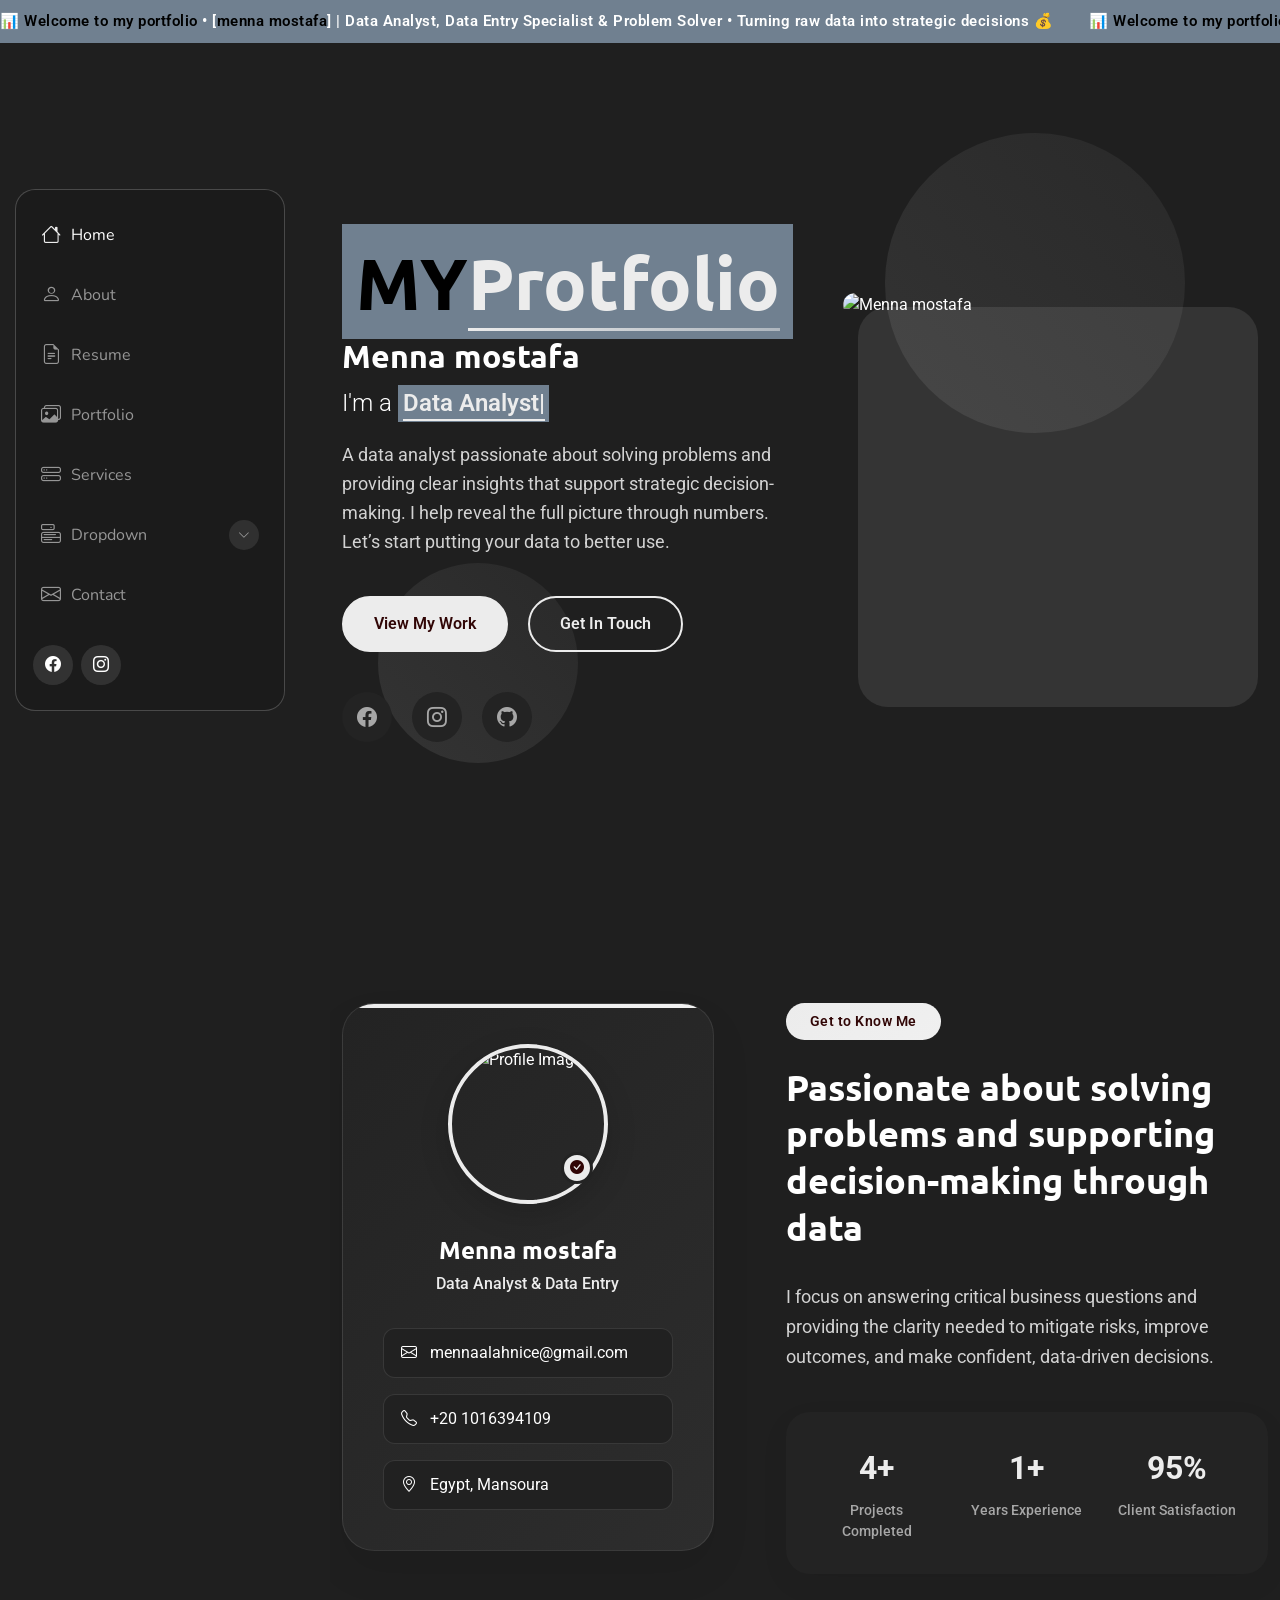
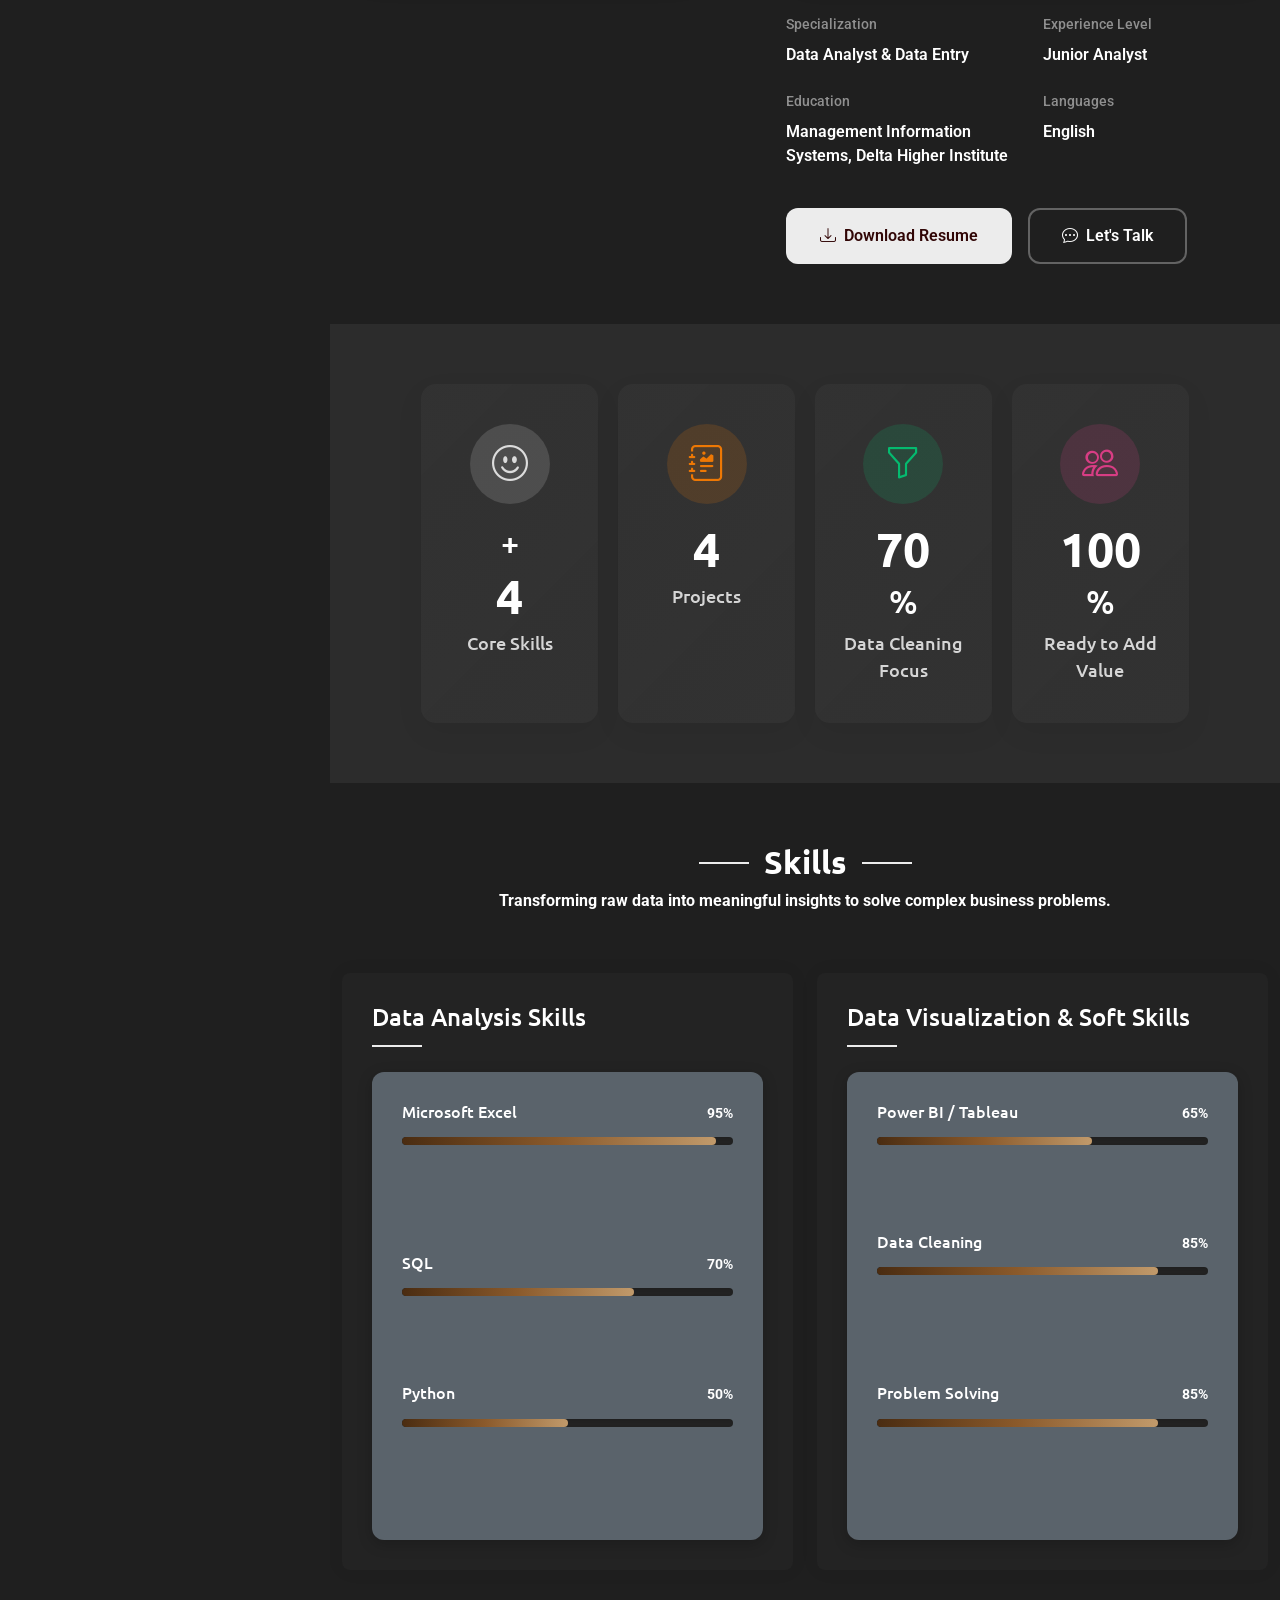
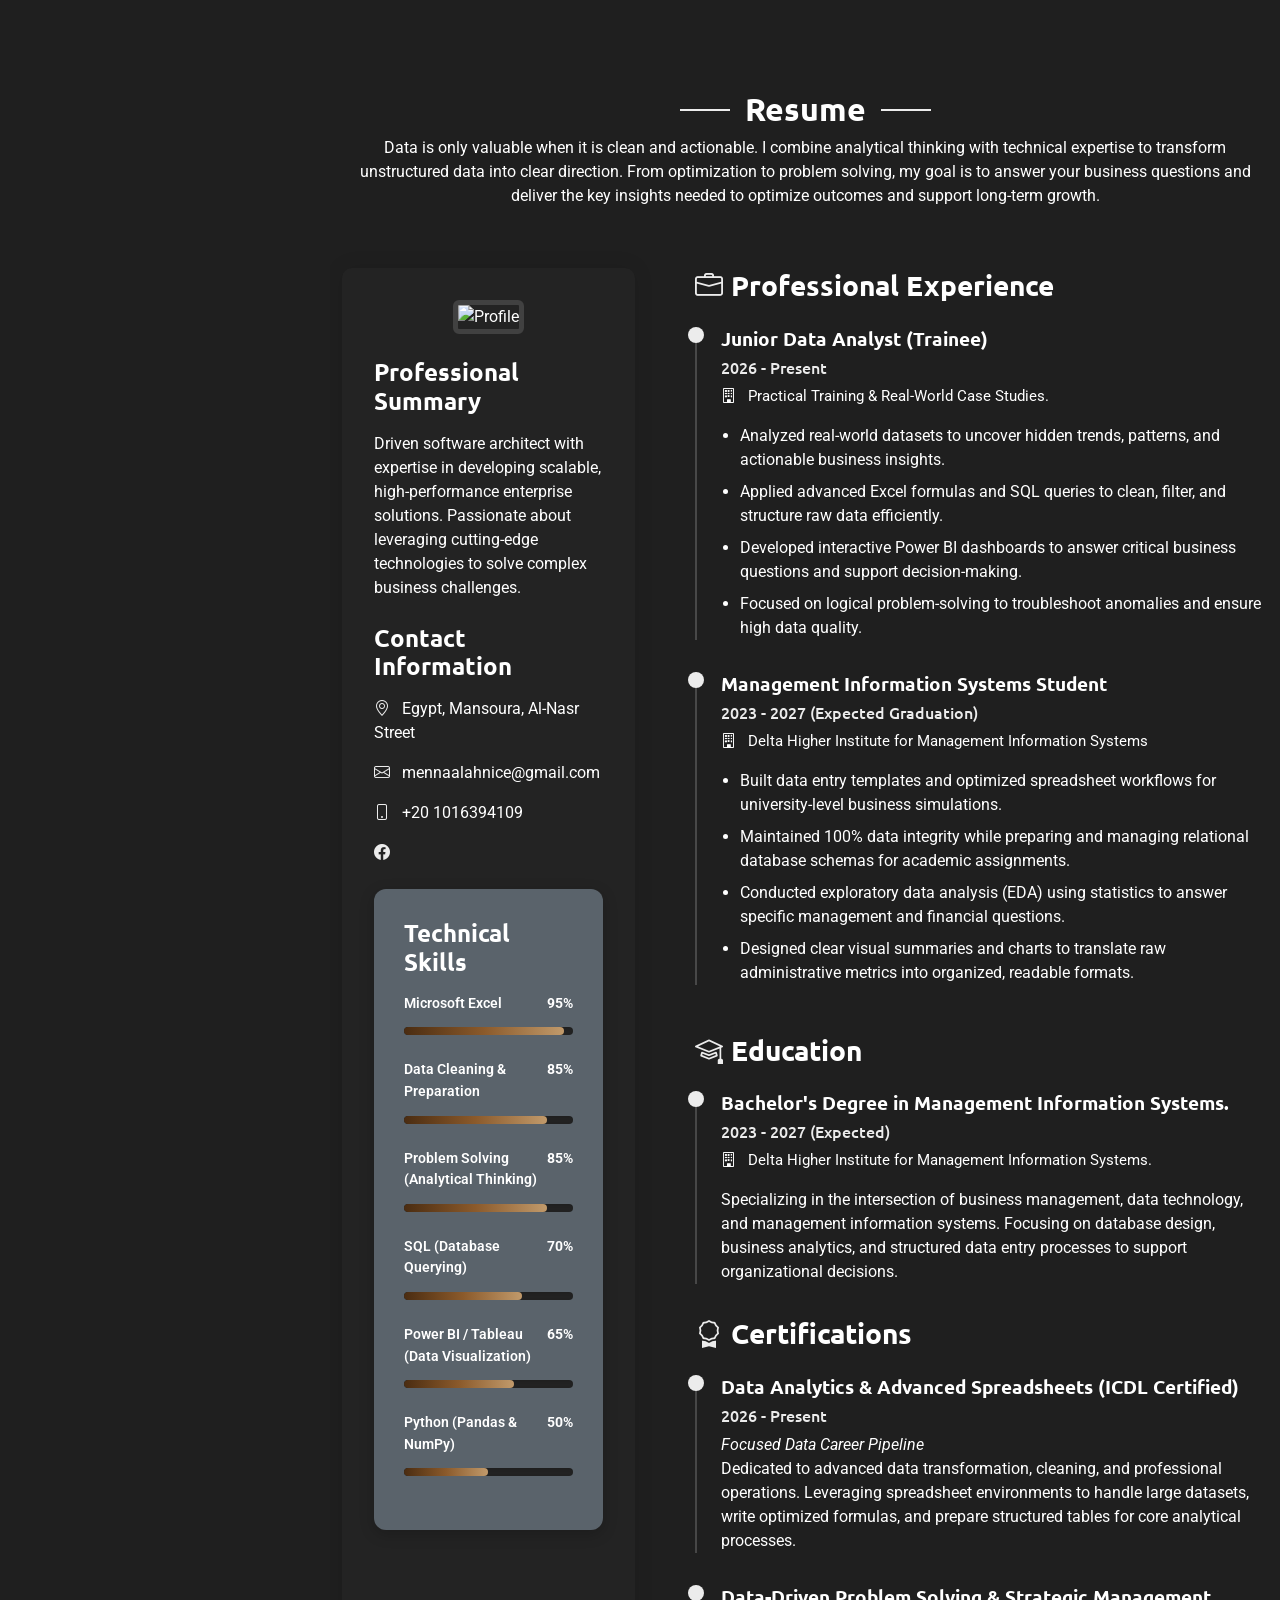
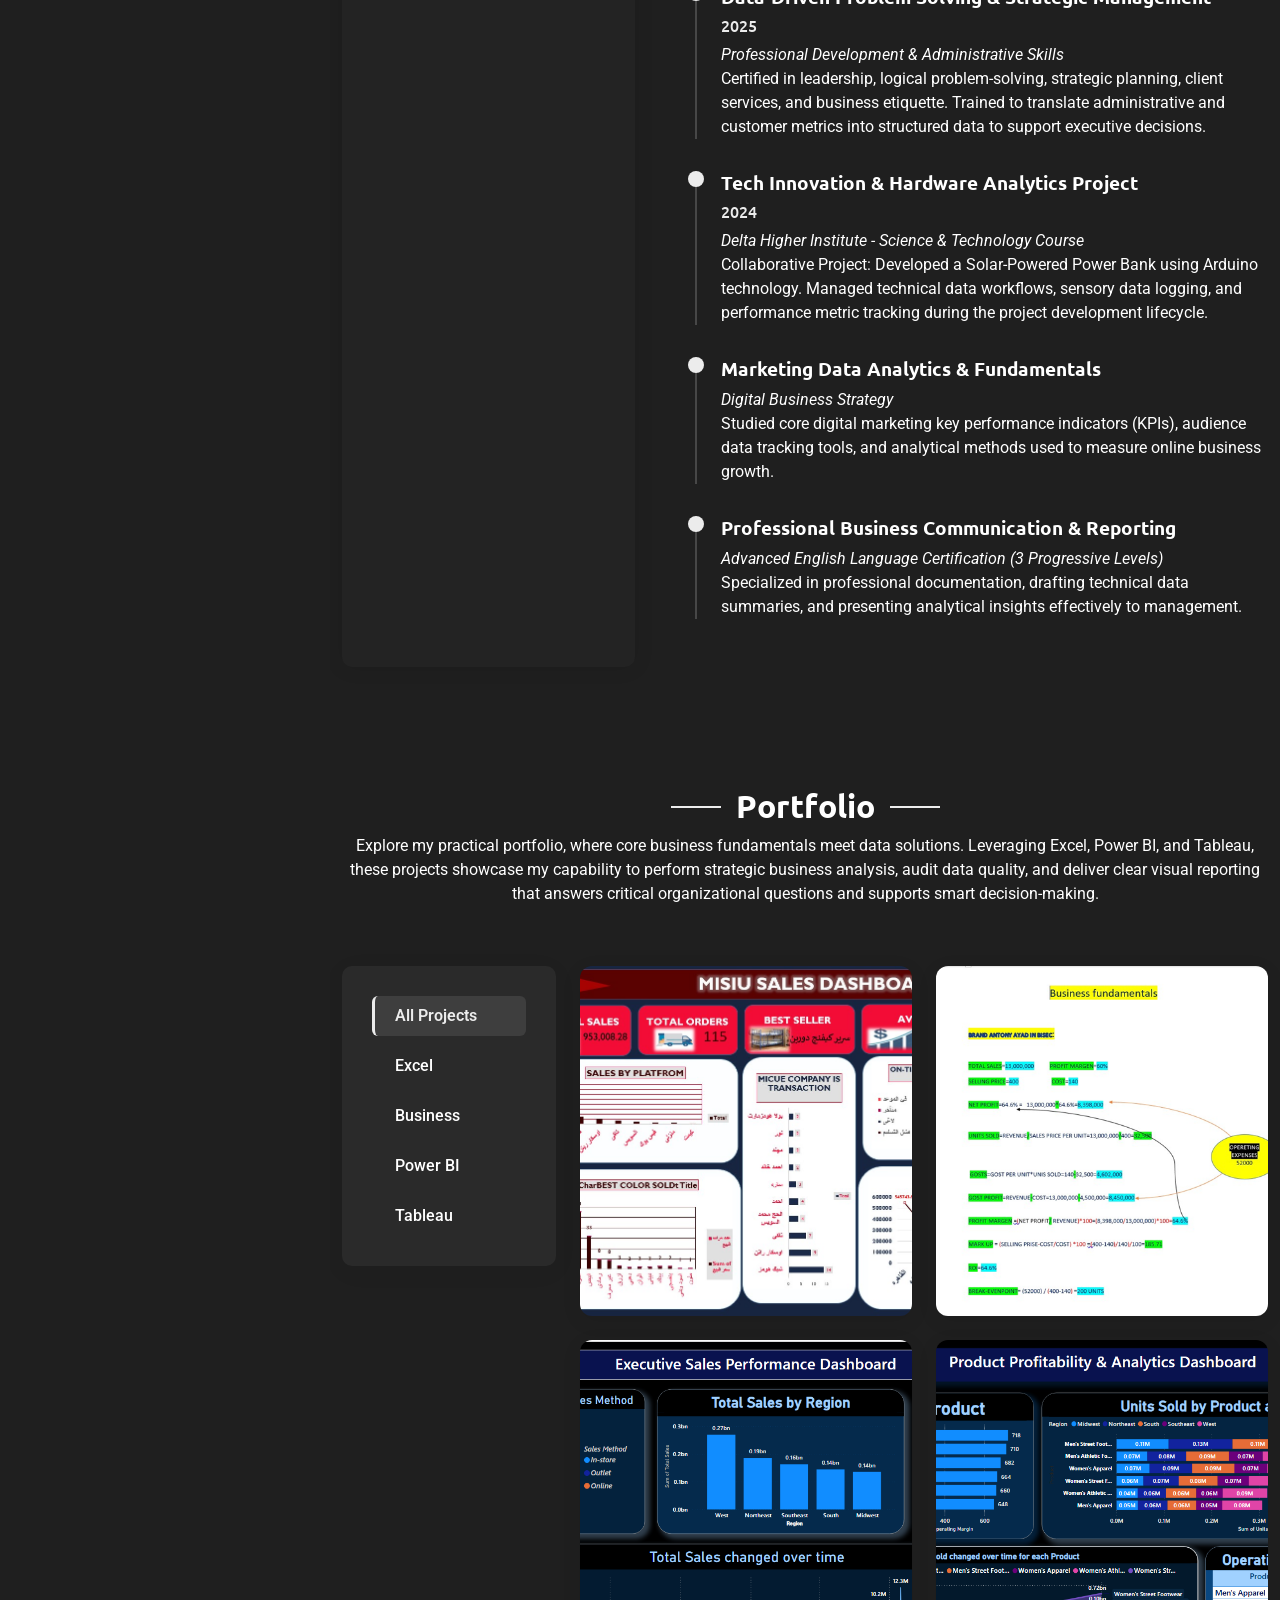
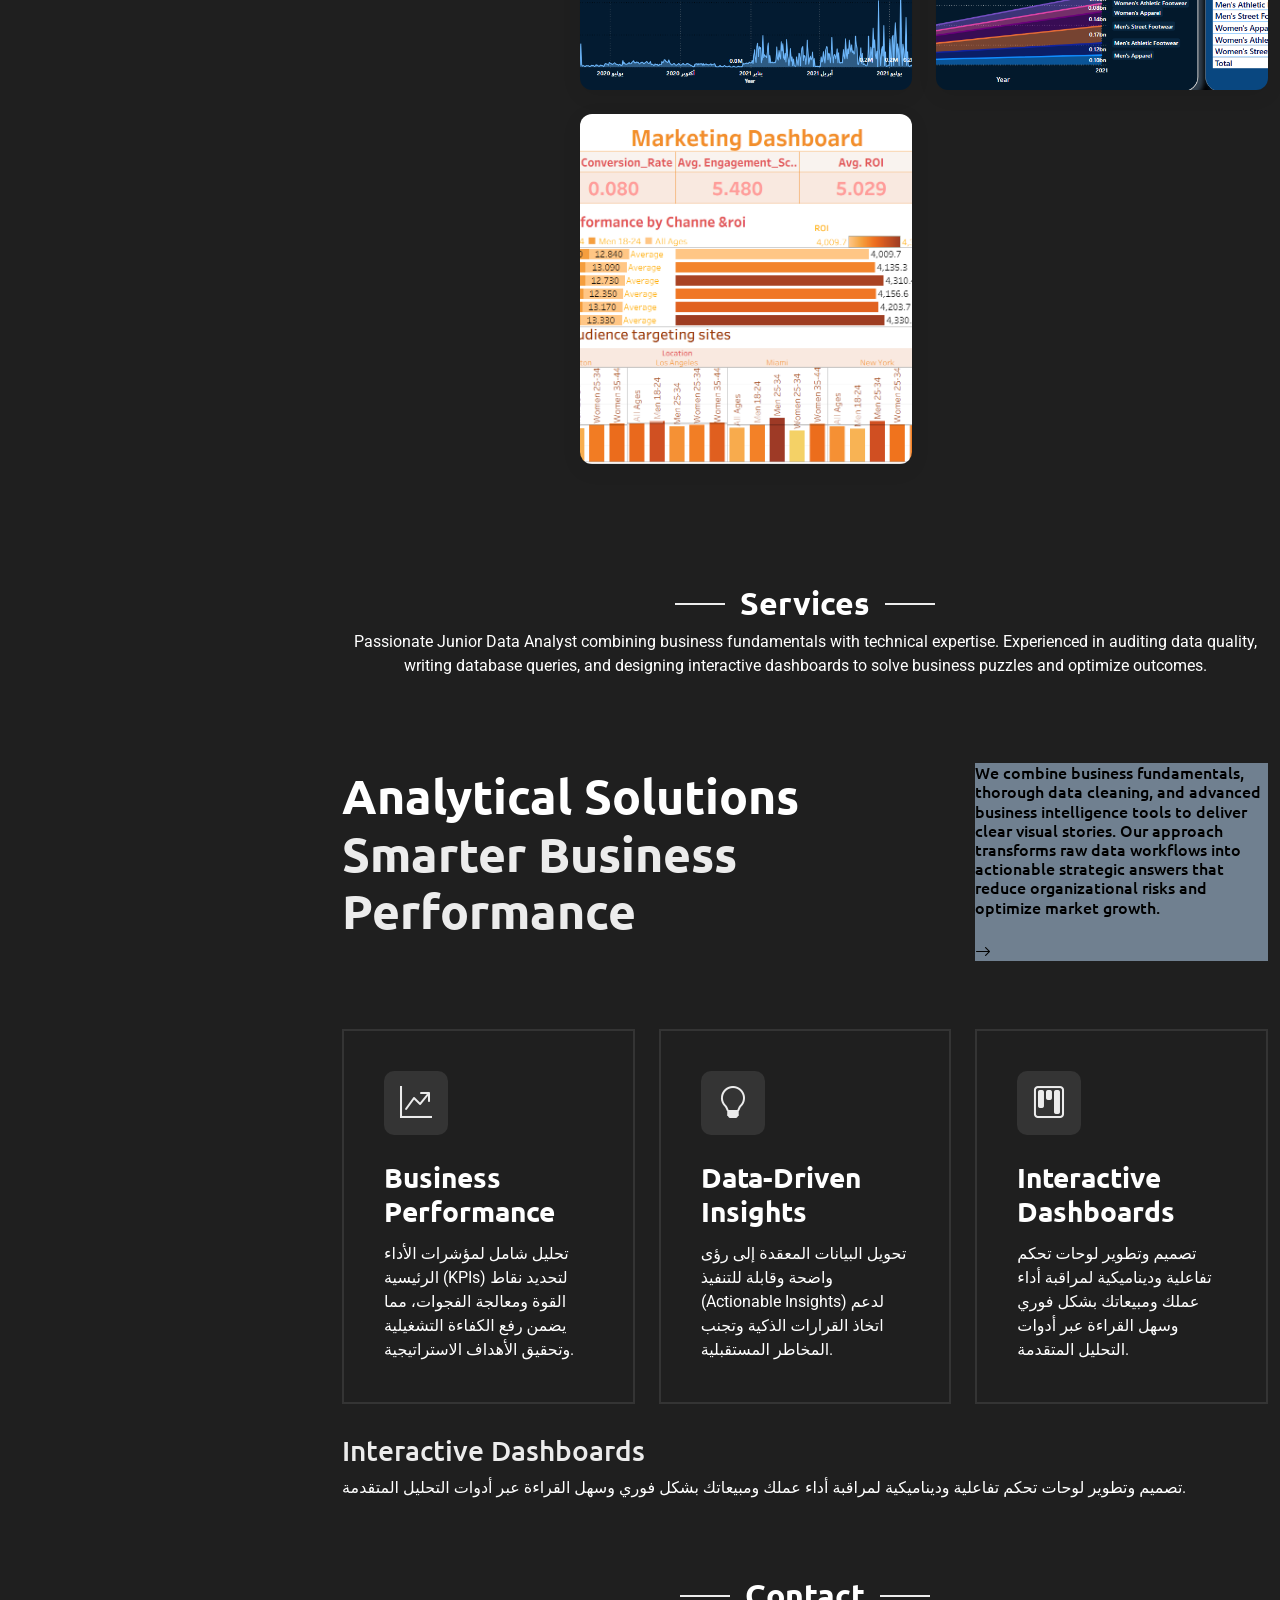
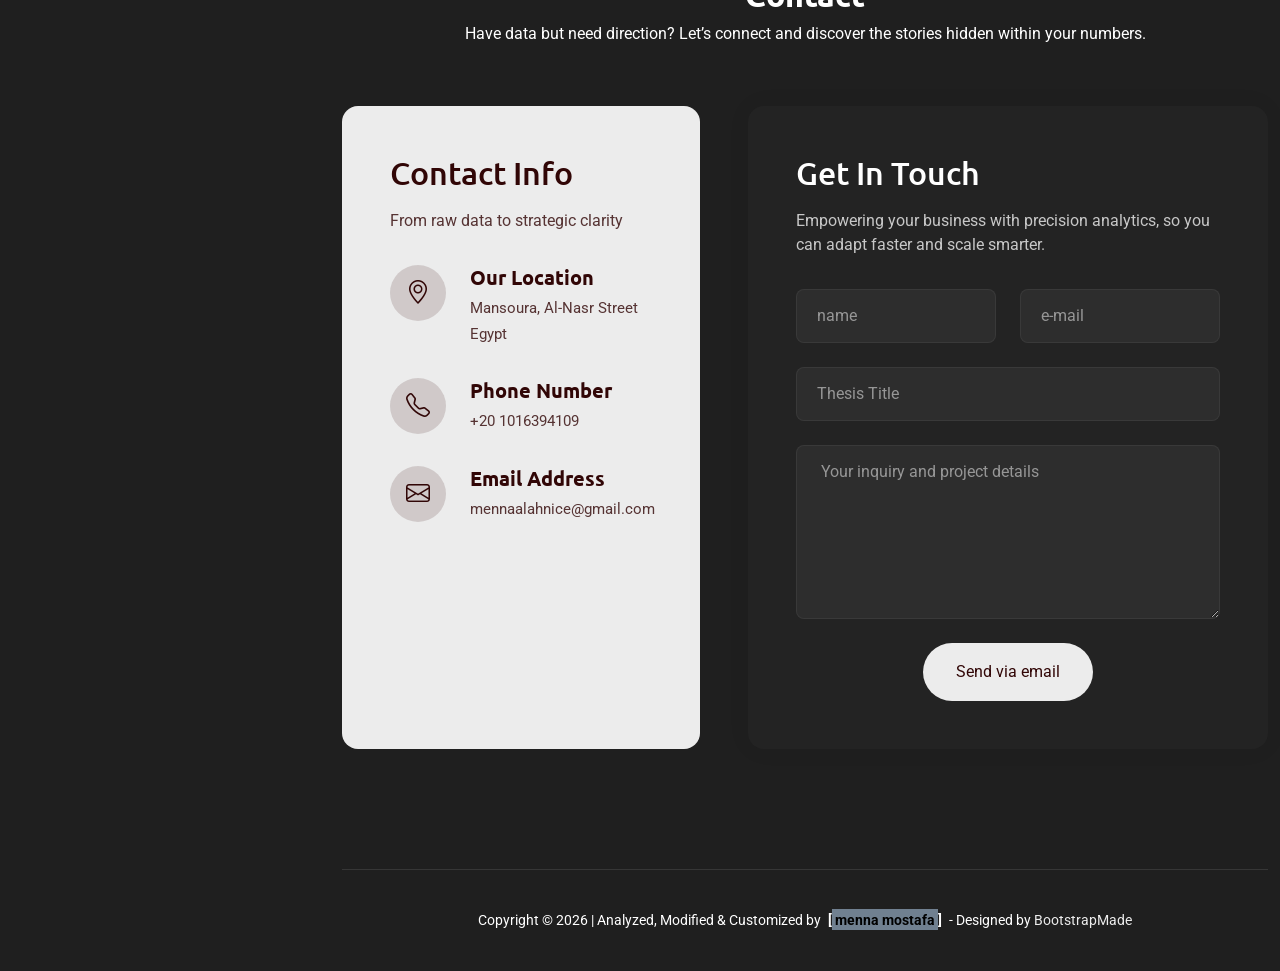
==== index.html @ 41889474 "Add files via upload" ====
<!DOCTYPE html>
<html lang="en">

<head>
  <meta charset="utf-8">
  <meta content="width=device-width, initial-scale=1.0" name="viewport">
  <title>menna|Data analysis</title>
  <meta name="description" content="">
  <meta name="keywords" content="">

  <!-- Favicons -->
  <link href="assets/img/favicon.png" rel="icon">
  <link href="assets/img/apple-touch-icon.png" rel="apple-touch-icon">

  <!-- Fonts -->
  <link href="https://fonts.googleapis.com" rel="preconnect">
  <link href="https://fonts.gstatic.com" rel="preconnect" crossorigin>
  <link href="https://fonts.googleapis.com/css2?family=Roboto:ital,wght@0,100;0,300;0,400;0,500;0,700;0,900;1,100;1,300;1,400;1,500;1,700;1,900&family=Ubuntu:ital,wght@0,300;0,400;0,500;0,700;1,300;1,400;1,500;1,700&family=Nunito:ital,wght@0,200;0,300;0,400;0,500;0,600;0,700;0,800;0,900;1,200;1,300;1,400;1,500;1,600;1,700;1,800;1,900&display=swap" rel="stylesheet">

  <!-- Vendor CSS Files -->
  <link href="assets/vendor/bootstrap/css/bootstrap.min.css" rel="stylesheet">
  <link href="assets/vendor/bootstrap-icons/bootstrap-icons.css" rel="stylesheet">
  <link href="assets/vendor/aos/aos.css" rel="stylesheet">
  <link href="assets/vendor/glightbox/css/glightbox.min.css" rel="stylesheet">
  <link href="assets/vendor/swiper/swiper-bundle.min.css" rel="stylesheet">

  <!-- Main CSS File -->
  <link href="assets/css/main.css" rel="stylesheet">

  <!-- =======================================================
  * Template Name: MY protfolio
  * Template URL: https://bootstrapmade.com/MY protfolio-bootstrap-portfolio-template/
  * Updated: Jul 21 2025 with Bootstrap v5.3.7
  * Author: BootstrapMade.com
  * License: https://bootstrapmade.com/license/
  ======================================================== -->
</head>
<!-- شريط علوي متحرك باللغة الإنجليزية -->
<div class="data-announcement-bar" dir="ltr">
  <div class="ticker-wrapper">
      <div class="ticker-text">
          📊 <span class="highlight-black">Welcome to my portfolio</span> • [<span class="highlight-black">menna mostafa</span>] | Data Analyst, Data Entry Specialist & Problem Solver • Turning raw data into strategic decisions 💰 &nbsp;&nbsp;&nbsp;&nbsp;&nbsp;&nbsp;
          📊 <span class="highlight-black">Welcome to my portfolio</span> • [<span class="highlight-black">menna mostafa</span>] | Data Analyst, Data Entry Specialist & Problem Solver • Turning raw data into strategic decisions 💰
      </div>
  </div>
</div>


<body class="index-page">

  <header id="header" class="header dark-background d-flex flex-column justify-content-center">
    <i class="header-toggle d-xl-none bi bi-list"></i>

    <div class="header-container d-flex flex-column align-items-start">
      <nav id="navmenu" class="navmenu">
        <ul>
          <li><a href="#hero" class="active"><i class="bi bi-house navicon"></i>Home</a></li>
          <li><a href="#about"><i class="bi bi-person navicon"></i> About</a></li>
          <li><a href="#resume"><i class="bi bi-file-earmark-text navicon"></i> Resume</a></li>
          <li><a href="#portfolio"><i class="bi bi-images navicon"></i> Portfolio</a></li>
          <li><a href="#services"><i class="bi bi-hdd-stack navicon"></i> Services</a></li>
          <li class="dropdown"><a href="#"><i class="bi bi-menu-button navicon"></i> <span>Dropdown</span> <i class="bi bi-chevron-down toggle-dropdown"></i></a>
            <ul>
              <li><a href="#">Dropdown 1</a></li>
              <li class="dropdown"><a href="#"><span>Deep Dropdown</span> <i class="bi bi-chevron-down toggle-dropdown"></i></a>
                <ul>
                  <li><a href="#">Deep Dropdown 1</a></li>
                  <li><a href="#">Deep Dropdown 2</a></li>
                  <li><a href="#">Deep Dropdown 3</a></li>
                  <li><a href="#">Deep Dropdown 4</a></li>
                  <li><a href="#">Deep Dropdown 5</a></li>
                </ul>
              </li>
              <li><a href="#">Dropdown 2</a></li>
              <li><a href="#">Dropdown 3</a></li>
              <li><a href="#">Dropdown 4</a></li>
            </ul>
          </li>
          <li><a href="#contact"><i class="bi bi-envelope navicon"></i> Contact</a></li>
        </ul>
      </nav>

      <div class="social-links text-center">
       
        <a href="https://www.facebook.com/share/18czSPvHVH/" class="facebook"><i class="bi bi-facebook"></i></a>
        <a href="https://www.instagram.com/menomsk?mdxt=NWJiNXl2MmJ1MTZw" class="instagram"><i class="bi bi-instagram"></i></a>
        
       
      </div>

    </div>

  </header>

  <main class="main">

    <!-- Hero Section -->
    <section id="hero" class="hero section">

      <div class="background-elements">
        <div class="bg-circle circle-1"></div>
        <div class="bg-circle circle-2"></div>
      </div>

      <div class="hero-content">

        <div class="container">
          <div class="row align-items-center">

            <div class="col-lg-6" data-aos="fade-right" data-aos-delay="100">
              <div class="hero-text">
                <h1><mark style="background-color: slategrey; color: #000000;">MY<span class="accent-text">Protfolio</span></mark></h1>
                <h2>Menna mostafa</h2>
                <p class="lead">I'm a <mark style="background-color: slategrey;f color: rgb(128, 124, 122);"><span class="typed" data-typed-items="Data Analyst, Data Entry"></span></mark></p>
                <p class="description"> A data analyst passionate about solving problems and providing clear insights that support strategic decision-making. I help reveal the full picture through numbers. Let’s start putting your data to better use.</p>

                <div class="hero-actions">
                  <a href="#portfolio" class="btn btn-primary">View My Work</a>
                  <a href="#contact" class="btn btn-outline">Get In Touch</a>
                </div>

                <div class="social-links">
                  <a href="https://www.facebook.com/share/18czSPvHVH/" class="facebook"><i class="bi bi-facebook"></i></a>
                  <a href="https://www.instagram.com/menomsk?mdxt=NWJiNXl2MmJ1MTZw" class="instagram"><i class="bi bi-instagram"></i></a>
                  <a href="https://github.com/settings/admin" class="github"><i class="bi bi-github"></i></a>

                </div>
              </div>
            </div>

            <div class="col-lg-6" data-aos="fade-left" data-aos-delay="200">
              <div class="hero-visual">
                <div class="profile-container">
                  <div class="profile-background"></div>
                  <img src="c:\Users\LORD LAPTOP\Downloads\image_f579136e.jpg" alt="Menna mostafa" class="profile-image">
                </div>
              </div>
            </div>

          </div>
        </div>
      </div>

    </section><!-- /Hero Section -->

    <!-- About Section -->
    <section id="about" class="about section">

      <div class="container" data-aos="fade-up" data-aos-delay="100">

        <div class="row">
          <div class="col-lg-5" data-aos="zoom-in" data-aos-delay="200">
            <div class="profile-card">
              <div class="profile-header">
                <div class="profile-image">
                  <img src="c:\Users\LORD LAPTOP\Downloads\image_f579136e.jpg" alt="Profile Image" class="img-fluid">
                </div>
                <div class="profile-badge">
                  <i class="bi bi-check-circle-fill"></i>
                </div>
              </div>

              <div class="profile-content">
                <h3>Menna mostafa</h3>
                <p class="profession">Data Analyst &amp; Data Entry</p>

                <div class="contact-links">
                  <a href="mailto:mennaalahnice@gmail.com" class="contact-item">
                    <i class="bi bi-envelope"></i>
                    mennaalahnice@gmail.com
                  </a>
                  <a href="tel:+15551234567" class="contact-item">
                    <i class="bi bi-telephone"></i>
                    +20 1016394109
                  </a>
                  <a href="#" class="contact-item">
                    <i class="bi bi-geo-alt"></i>
                    Egypt, Mansoura
                  </a>
                </div>
              </div>
            </div>
          </div>

          <div class="col-lg-7" data-aos="fade-left" data-aos-delay="300">
            <div class="about-content">
              <div class="section-header">
                <span class="badge-text">Get to Know Me</span>
                <h2>Passionate about solving problems and supporting decision-making through data</h2>
              </div>

              <div class="description">
                

                <p>I focus on answering critical business questions and providing the clarity needed to mitigate risks, improve outcomes, and make confident, data-driven decisions.</p>
              </div>

              <div class="stats-grid">
                <div class="stat-item">
                  <div class="stat-number">4+</div>
                  <div class="stat-label">Projects Completed</div>
                </div>
                <div class="stat-item">
                  <div class="stat-number">1+</div>
                  <div class="stat-label">Years Experience</div>
                </div>
                <div class="stat-item">
                  <div class="stat-number">95%</div>
                  <div class="stat-label">Client Satisfaction</div>
                </div>
              </div>

              <div class="details-grid">
                <div class="detail-row">
                  <div class="detail-item">
                    <span class="detail-label">Specialization</span>
                    <span class="detail-value">Data Analyst &amp; Data Entry</span>
                  </div>
                  <div class="detail-item">
                    <span class="detail-label">Experience Level</span>
                    <span class="detail-value">Junior Analyst</span>
                  </div>
                </div>
                <div class="detail-row">
                  <div class="detail-item">
                    <span class="detail-label">Education</span>
                    <span class="detail-value">Management Information Systems, Delta Higher Institute</span>
                  </div>
                  <div class="detail-item">
                    <span class="detail-label">Languages</span>
                    <span class="detail-value">English</span>
                  </div>
                </div>
              </div>

              <div class="cta-section">
                <a href="#" class="btn btn-primary">
                  <i class="bi bi-download"></i>
                  Download Resume
                </a>
                <a href="#" class="btn btn-outline">
                  <i class="bi bi-chat-dots"></i>
                  Let's Talk
                </a>
              </div>
            </div>
          </div>
        </div>

      </div>

    </section><!-- /About Section -->

    <!-- Stats Section -->
    <section id="stats" class="stats section light-background">

      <div class="container" data-aos="fade-up" data-aos-delay="100">

        <div class="row justify-content-center">
          <div class="col-lg-10">
            <div class="stats-wrapper">
              <div class="stats-item" data-aos="zoom-in" data-aos-delay="150">
                <div class="icon-wrapper">
                  <i class="bi bi-emoji-smile"></i>
                </div><p><h2>+</h2></p>
                <span data-purecounter-start="0" data-purecounter-end="4" data-purecounter-duration="1" class="purecounter"></span>
                <p>Core Skills</p>
              </div><!-- End Stats Item -->

              <div class="stats-item" data-aos="zoom-in" data-aos-delay="200">
                <div class="icon-wrapper">
                  <i class="bi bi-journal-richtext"></i>
                </div>
                <span data-purecounter-start="0" data-purecounter-end="4" data-purecounter-duration="1" class="purecounter"></span>
                <p>Projects</p>
              </div><!-- End Stats Item -->

              <div class="stats-item" data-aos="zoom-in" data-aos-delay="250">
                <div class="icon-wrapper">
                  <i class="bi bi-funnel"></i>
                </div>
                <span data-purecounter-start="0" data-purecounter-end="70" data-purecounter-duration="1" class="purecounter"></span></span><p><h2>%</h2></p>
                <p> Data Cleaning Focus</p>
              </div><!-- End Stats Item -->

              <div class="stats-item" data-aos="zoom-in" data-aos-delay="300">
                <div class="icon-wrapper">
                  <i class="bi bi-people"></i>
                </div>
                <span data-purecounter-start="0" data-purecounter-end="100" data-purecounter-duration="1" class="purecounter"></span><p><h2>%</h2></p>
                <p>Ready to Add Value</p>
              </div><!-- End Stats Item -->
            </div>
          </div>
        </div>

      </div>

    </section><!-- /Stats Section -->

    <!-- Skills Section -->
    <section id="skills" class="skills section">

      <!-- Section Title -->
      <div class="container section-title" data-aos="fade-up">
        <h2>Skills</h2>
        <p><b>Transforming raw data into meaningful insights to solve complex business problems.</b></p>
      </div><!-- End Section Title -->

      <div class="container" data-aos="fade-up" data-aos-delay="100">
  <div class="row">
    <div class="col-lg-6">
      <div class="skills-category" data-aos="fade-up" data-aos-delay="200">
        <h3>Data Analysis Skills</h3>
        <div class="skills-animation">
          
        <!-- Microsoft Excel -->
<div class="skill-item">
  <div class="d-flex justify-content-between align-items-center">
    <h4>Microsoft Excel</h4>
    <span class="skill-percentage">95%</span>
  </div>
  <div class="progress">
    <div class="progress-bar" role="progressbar" aria-valuenow="95" aria-valuemin="0" aria-valuemax="100"></div>
  </div>
  <div class="skill-tooltip">Strong knowledge of advanced formulas, data cleaning, and creating dynamic charts in Microsoft Excel.</div>
</div>

<!-- SQL -->
<div class="skill-item">
  <div class="d-flex justify-content-between align-items-center">
    <h4>SQL</h4>
    <span class="skill-percentage">70%</span>
  </div>
  <div class="progress">
    <div class="progress-bar" role="progressbar" aria-valuenow="70" aria-valuemin="0" aria-valuemax="100"></div>
  </div>
  <div class="skill-tooltip">Strong proficiency in writing queries, database filtering, data aggregation, and joining tables.</div>
</div>

<!-- Python -->
<div class="skill-item">
  <div class="d-flex justify-content-between align-items-center">
    <h4>Python</h4>
    <span class="skill-percentage">50%</span>
  </div>
  <div class="progress">
    <div class="progress-bar" role="progressbar" aria-valuenow="50" aria-valuemin="0" aria-valuemax="100"></div>
  </div>
  <div class="skill-tooltip">Experience with Pandas, NumPy, and Matplotlib for data manipulation, cleaning, and exploratory analysis.</div>
</div>

</div>
</div><!-- End Frontend Skills -->
</div>


<div class="col-lg-6">
<div class="skills-category" data-aos="fade-up" data-aos-delay="300">
  <h3> Data Visualization & Soft Skills </h3>
  <div class="skills-animation">
    
    <!-- Power BI / Tableau -->
    <div class="skill-item">
      <div class="d-flex justify-content-between align-items-center">
        <h4>Power BI / Tableau</h4>
        <span class="skill-percentage">65%</span>
      </div>
      <div class="progress">
        <!-- تم تعديلها من 75 إلى 65 لتناسب النسبة تماماً -->
        <div class="progress-bar" role="progressbar" aria-valuenow="65" aria-valuemin="0" aria-valuemax="100"></div>
      </div>
      <div class="skill-tooltip">Building interactive dashboards, dynamic reporting, and data modeling to deliver clear visual insights.</div>
    </div>

    <!-- Data Cleaning -->
    <div class="skill-item">
      <div class="d-flex justify-content-between align-items-center">
        <h4>Data Cleaning</h4>
        <span class="skill-percentage">85%</span>
      </div>
      <div class="progress">
        <!-- تم تعديلها من 70 إلى 85 لتناسب النسبة تماماً -->
        <div class="progress-bar" role="progressbar" aria-valuenow="85" aria-valuemin="0" aria-valuemax="100"></div>
      </div>
      <div class="skill-tooltip">Handling missing values, removing duplicates, and transforming raw datasets into structured, error-free data.</div>
    </div>

    <!-- Problem Solving -->
    <div class="skill-item">
      <div class="d-flex justify-content-between align-items-center">
        <h4>Problem Solving</h4>
        <span class="skill-percentage">85%</span>
      </div>
      <div class="progress">
        <!-- تم تعديلها من 65 إلى 85 لتناسب النسبة تماماً -->
        <div class="progress-bar" role="progressbar" aria-valuenow="85" aria-valuemin="0" aria-valuemax="100"></div>
      </div>
      <div class="skill-tooltip">Analytical thinking, identifying business bottlenecks, and defining data-driven answers to complex questions.</div>
    </div>
    
  </div>
</div><!-- End Backend Skills -->
</div>
</div>

</div>

    </section><!-- /Skills Section -->

    <!-- Resume Section -->
    <section id="resume" class="resume section">

      <!-- Section Title -->
      <div class="container section-title" data-aos="fade-up">
        <h2>Resume</h2>
        <p>Data is only valuable when it is clean and actionable. I combine analytical thinking with technical expertise to transform unstructured data into clear direction. From optimization to problem solving, my goal is to answer your business questions and deliver the key insights needed to optimize outcomes and support long-term growth.</p>
      </div><!-- End Section Title -->

      <div class="container" data-aos="fade-up" data-aos-delay="100">

        <div class="row gy-4">
          <!-- Left column with summary and contact -->
          <div class="col-lg-4">
            <div class="resume-side" data-aos="fade-right" data-aos-delay="100">
              <div class="profile-img mb-4">
                <img src="c:\Users\LORD LAPTOP\Downloads\image_f579136e.jpg" alt="Profile" class="img-fluid rounded">
              </div>

              <h3>Professional Summary</h3>
              <p>Driven software architect with expertise in developing scalable, high-performance enterprise solutions. Passionate about leveraging cutting-edge technologies to solve complex business challenges.</p>

              <h3 class="mt-4">Contact Information</h3>
              <ul class="contact-info list-unstyled">
                <li><i class="bi bi-geo-alt"></i> Egypt, Mansoura, Al-Nasr Street</li>
                <li><i class="bi bi-envelope"></i> mennaalahnice@gmail.com</li>
                <li><i class="bi bi-phone"></i> +20 1016394109</li>
                  <a href="https://www.facebook.com/share/18czSPvHVH/" class="facebook"><i class="bi bi-facebook"></i></a></li>
              </ul>

             <div class="skills-animation mt-4">
    <h3>Technical Skills</h3>
    
    <!-- Microsoft Excel -->
    <div class="skill-item">
      <div class="d-flex justify-content-between">
        <span>Microsoft Excel</span>
        <span>95%</span>
      </div>
      <div class="progress">
        <div class="progress-bar" role="progressbar" aria-valuenow="95" aria-valuemin="0" aria-valuemax="100"></div>
      </div>
    </div>

    <!-- Data Cleaning -->
    <div class="skill-item">
      <div class="d-flex justify-content-between">
        <span>Data Cleaning & Preparation</span>
        <span>85%</span>
      </div>
      <div class="progress">
        <div class="progress-bar" role="progressbar" aria-valuenow="85" aria-valuemin="0" aria-valuemax="100"></div>
      </div>
    </div>

    <!-- Problem Solving -->
    <div class="skill-item">
      <div class="d-flex justify-content-between">
        <span>Problem Solving (Analytical Thinking)</span>
        <span>85%</span>
      </div>
      <div class="progress">
        <div class="progress-bar" role="progressbar" aria-valuenow="85" aria-valuemin="0" aria-valuemax="100"></div>
      </div>
    </div>

    <!-- SQL -->
    <div class="skill-item">
      <div class="d-flex justify-content-between">
        <span>SQL (Database Querying)</span>
        <span>70%</span>
      </div>
      <div class="progress">
        <div class="progress-bar" role="progressbar" aria-valuenow="70" aria-valuemin="0" aria-valuemax="100"></div>
      </div>
    </div>

    <!-- Power BI / Tableau -->
    <div class="skill-item">
      <div class="d-flex justify-content-between">
        <span>Power BI / Tableau (Data Visualization)</span>
        <span>65%</span>
      </div>
      <div class="progress">
        <div class="progress-bar" role="progressbar" aria-valuenow="65" aria-valuemin="0" aria-valuemax="100"></div>
      </div>
    </div>

    <!-- Python -->
    <div class="skill-item">
      <div class="d-flex justify-content-between">
        <span>Python (Pandas & NumPy)</span>
        <span>50%</span>
      </div>
      <div class="progress">
        <div class="progress-bar" role="progressbar" aria-valuenow="50" aria-valuemin="0" aria-valuemax="100"></div>
      </div>
    </div>
</div>

            </div>
          </div>

          <!-- Right column with experience and education -->
          <div class="col-lg-8 ps-4 ps-lg-5">
            <!-- Experience Section -->
            <div class="resume-section" data-aos="fade-up">
              <h3><i class="bi bi-briefcase me-2"></i>Professional Experience</h3>

              <div class="resume-item">
                <h4>Junior Data Analyst (Trainee)</h4>
                <h5> 2026 - Present</h5>
                <p class="company"><i class="bi bi-building"></i> Practical Training & Real-World Case Studies.</p>
                <ul>
                  <li>Analyzed real-world datasets to uncover hidden trends, patterns, and actionable business insights.</li>
                  <li>Applied advanced Excel formulas and SQL queries to clean, filter, and structure raw data efficiently.</li>
                  <li>Developed interactive Power BI dashboards to answer critical business questions and support decision-making.</li>
                  <li>Focused on logical problem-solving to troubleshoot anomalies and ensure high data quality.</li>
                </ul>
              </div>

              <div class="resume-item">
                <h4>Management Information Systems Student</h4>
                <h5>2023 - 2027 (Expected Graduation)</h5>
                <p class="company"><i class="bi bi-building"></i> Delta Higher Institute for Management Information Systems</p>
                <ul>
                  <li>Built data entry templates and optimized spreadsheet workflows for university-level business simulations.</li>
                  <li>Maintained 100% data integrity while preparing and managing relational database schemas for academic assignments.</li>
                  <li>Conducted exploratory data analysis (EDA) using statistics to answer specific management and financial questions.</li>
                  <li>Designed clear visual summaries and charts to translate raw administrative metrics into organized, readable formats.</li>
                </ul>
              </div>
            </div>

            <!-- Education Section -->
            <div class="resume-section" data-aos="fade-up" data-aos-delay="100">
              <h3><i class="bi bi-mortarboard me-2"></i>Education</h3>

              <div class="resume-item">
                <h4>Bachelor's Degree in Management Information Systems.</h4>
                <h5>2023 - 2027 (Expected)</h5>
                <p class="company"><i class="bi bi-building"></i> Delta Higher Institute for Management Information Systems.</p>
                <p>Specializing in the intersection of business management, data technology, and management information systems. Focusing on database design, business analytics, and structured data entry processes to support organizational decisions.</p>
              </div>

              

            <!-- Certifications Section -->
            <div class="resume-section" data-aos="fade-up" data-aos-delay="200">
              <h3><i class="bi bi-award me-2"></i>Certifications</h3>

              <!-- قسم الشهادات الموجه بالكامل لكارير تحليل البيانات -->

<!-- التركيز على كرير تحليل البيانات -->
<div class="resume-item">
  <h4>Data Analytics & Advanced Spreadsheets (ICDL Certified)</h4>
  <h5>2026 - Present</h5>
  <p><em>Focused Data Career Pipeline</em></p>
  <p>Dedicated to advanced data transformation, cleaning, and professional operations. Leveraging spreadsheet environments to handle large datasets, write optimized formulas, and prepare structured tables for core analytical processes.</p>
</div>

<!-- شهادات عام 2025 -->
<div class="resume-item">
  <h4>Data-Driven Problem Solving & Strategic Management</h4>
  <h5>2025</h5>
  <p><em>Professional Development & Administrative Skills</em></p>
  <p>Certified in leadership, logical problem-solving, strategic planning, client services, and business etiquette. Trained to translate administrative and customer metrics into structured data to support executive decisions.</p>
</div>

<!-- شهادة مشروع الأردوينو عام 2024 -->
<div class="resume-item">
  <h4>Tech Innovation & Hardware Analytics Project</h4>
  <h5>2024</h5>
  <p><em>Delta Higher Institute - Science & Technology Course</em></p>
  <p>Collaborative Project: Developed a Solar-Powered Power Bank using Arduino technology. Managed technical data workflows, sensory data logging, and performance metric tracking during the project development lifecycle.</p>
</div>

<!-- أساسيات التسويق الرقمي -->
<div class="resume-item">
  <h4>Marketing Data Analytics & Fundamentals</h4>
  <p><em>Digital Business Strategy</em></p>
  <p>Studied core digital marketing key performance indicators (KPIs), audience data tracking tools, and analytical methods used to measure online business growth.</p>
</div>

<!-- شهادة اللغة الإنجليزية -->
<div class="resume-item">
  <h4>Professional Business Communication & Reporting</h4>
  <p><em>Advanced English Language Certification (3 Progressive Levels)</em></p>
  <p>Specialized in professional documentation, drafting technical data summaries, and presenting analytical insights effectively to management.</p>
</div>

            </div>
          </div>
        </div>

      </div>

    </section><!-- /Resume Section -->

    <!-- Portfolio Section -->
    <section id="portfolio" class="portfolio section">

      <!-- Section Title -->
      <div class="container section-title" data-aos="fade-up">
        <h2>Portfolio</h2>
        <p>Explore my practical portfolio, where core business fundamentals meet data solutions. Leveraging Excel, Power BI, and Tableau, these projects showcase my capability to perform strategic business analysis, audit data quality, and deliver clear visual reporting that answers critical organizational questions and supports smart decision-making.</p>
      </div><!-- End Section Title -->

      <div class="container" data-aos="fade-up" data-aos-delay="100">

        <div class="isotope-layout" data-default-filter="*" data-layout="masonry" data-sort="original-order">
      
          <div class="row">
            <!-- القائمة الجانبية للفلاتر بعد ضبطها بدقة -->
            <div class="col-lg-3 filter-sidebar">
              <div class="filters-wrapper" data-aos="fade-right" data-aos-delay="150">
                <ul class="portfolio-filters isotope-filters">
                  <li data-filter="*" class="filter-active">All Projects</li>
                  <li data-filter=".filter-excel">Excel</li>
                  <li data-filter=".filter-business">Business</li>
                  <li data-filter=".filter-powerbi">Power BI</li>
                  <li data-filter=".filter-tableau">Tableau</li>
                </ul>
              </div>
            </div>
      
            <div class="col-lg-9">
              <div class="row gy-4 portfolio-container isotope-container" data-aos="fade-up" data-aos-delay="200">
            
                <!-- 1. مشروع Excel (صورة واحدة) -->
                <div class="col-lg-6 col-md-6 portfolio-item isotope-item filter-excel">
                  <div class="portfolio-wrap">
                    <img src="assets/img/portfolio/portfolio.jpg" class="img-fluid" alt="Excel Dashboard" loading="lazy">
                    <div class="portfolio-info">
                      <div class="content">
                        <span class="category">Excel</span>
                        <h4>Data Entry & Operations Dashboard</h4>
                        <div class="portfolio-links">
                          <a href="assets/img/portfolio/portfolio.jpg" class="glightbox" title="Advanced Excel Data Analysis"><i class="bi bi-plus-lg"></i></a>
                          <a href="portfolio-details.html" title="More Details"><i class="bi bi-arrow-right"></i></a>
                        </div>
                      </div>
                    </div>
                  </div>
                </div><!-- End Portfolio Item -->
            
                <!-- 2. مشروع Business (صورة واحدة) -->
                <div class="col-lg-6 col-md-6 portfolio-item isotope-item filter-business">
                  <div class="portfolio-wrap">
                    <img src="assets/img/portfolio/portfolio.png" class="img-fluid" alt="Business Fundamentals Dashboard" loading="lazy">
                    <div class="portfolio-info">
                      <div class="content">
                        <span class="category">Business Analysis</span>
                        <h4>Business Fundamentals & Metrics</h4>
                        <div class="portfolio-links">
                          <a href="assets/img/portfolio/portfolio.png" class="glightbox" title="Business Strategic Case Studies"><i class="bi bi-plus-lg"></i></a>
                        
                        </div>
                      </div>
                    </div>
                  </div>
                </div><!-- End Portfolio Item -->
            
                <!-- 3. مشروع Power BI - الصفحة الأولى (كارت منفصل) -->
                <div class="col-lg-6 col-md-6 portfolio-item isotope-item filter-powerbi">
                  <div class="portfolio-wrap">
                    <img src="assets/img/portfolio/sales-dashboard.png" class="img-fluid" alt="Power BI Sales Dashboard" loading="lazy">
                    <div class="portfolio-info">
                      <div class="content">
                        <span class="category">Power BI</span>
                        <h4>Executive Sales Overview</h4>
                        <div class="portfolio-links">
                          <a href="assets/img/portfolio/sales-dashboard.png" class="glightbox" title="Page 1: Executive Sales Overview"><i class="bi bi-plus-lg"></i></a>
                         
                        </div>
                      </div>
                    </div>
                  </div>
                </div><!-- End Portfolio Item -->
            
                <!-- 4. مشروع Power BI - الصفحة الثانية (كارت منفصل بجانب الأول) -->
                <div class="col-lg-6 col-md-6 portfolio-item isotope-item filter-powerbi">
                  <div class="portfolio-wrap">
                    <img src="assets/img/portfolio/product-dashboard.png" class="img-fluid" alt="Power BI Product Dashboard" loading="lazy">
                    <div class="portfolio-info">
                      <div class="content">
                        <span class="category">Power BI</span>
                        <h4>Product Profitability Analytics</h4>
                        <div class="portfolio-links">
                          <a href="assets/img/portfolio/product-dashboard.png" class="glightbox" title="Page 2: Product Profitability Analytics"><i class="bi bi-plus-lg"></i></a>
                         
                        </div>
                      </div>
                    </div>
                  </div>
                </div><!-- End Portfolio Item -->
            
                <!-- 5. مشروع Tableau (صورة واحدة) -->
                <div class="col-lg-6 col-md-6 portfolio-item isotope-item filter-tableau">
                  <div class="portfolio-wrap">
                    <img src="assets/img/portfolio/Marketing dashboard.png" class="img-fluid" alt="Tableau Dashboard" loading="lazy">
                    <div class="portfolio-info">
                      <div class="content">
                        <span class="category">Tableau</span>
                        <h4>Digital Marketing Performance Analysis</h4>
                        <div class="portfolio-links">
                          <a href="assets/img/portfolio/Marketing dashboard.png" class="glightbox" title="Tableau Visualization Insights"><i class="bi bi-plus-lg"></i></a>
                         
                        </div>
                      </div>
                    </div>
                  </div>
                </div><!-- End Portfolio Item -->
            
              </div><!-- End Portfolio Container -->
            </div>
            
            </div>
          </div>
      
        </div>
      
      </div>
      

    </section><!-- /Portfolio Section -->

    <!-- Services Section -->
    <section id="services" class="services section">

      <!-- Section Title -->
      <div class="container section-title" data-aos="fade-up">
        <h2>Services</h2>
        <p>Passionate Junior Data Analyst combining business fundamentals with technical expertise. Experienced in auditing data quality, writing database queries, and designing interactive dashboards to solve business puzzles and optimize outcomes.
        </p>
      </div><!-- End Section Title -->

      <div class="container" data-aos="fade-up" data-aos-delay="100">

        <div class="service-header">
          <div class="row align-items-center">
            <div class="col-lg-8 col-md-12">
              <div class="service-intro">
                <h2 class="service-heading">
                  <div>Analytical Solutions</div>
                  <div><span>Smarter Business Performance</span></div>
                </h2>
              </div>
            </div>
            <div class="col-lg-4 col-md-12">
              <div class="service-summary">
                <p><h6 class=<mark style="background-color: slategrey; color: #000000;">We combine business fundamentals, thorough data cleaning, and advanced business intelligence tools to deliver clear visual stories. Our approach transforms raw data workflows into actionable strategic answers that reduce organizational risks and optimize market growth.</mark>
                  

                </p>
                                <i class="bi bi-arrow-right"></i>
                </a>
              </div>
            </div>
          </div>
        </div>

        <div class="row justify-content-center">
  <!-- الخدمة الأولى: تحليل كفاءة أداء الأعمال -->
  <div class="col-lg-4 col-md-6" data-aos="fade-up" data-aos-delay="100">
    <div class="service-card position-relative z-1">
      <div class="service-icon">
        <i class="bi bi-graph-up-arrow"></i>
      </div>
      <!-- تم تحويل العنوان إلى نص ثابت بدون روابط -->
      <h3>Business <span>Performance</span></h3>
      <p>
        تحليل شامل لمؤشرات الأداء الرئيسية (KPIs) لتحديد نقاط القوة ومعالجة الفجوات، مما يضمن رفع الكفاءة التشغيلية وتحقيق الأهداف الاستراتيجية.
      </p>
    </div>
  </div>

  <!-- الخدمة الثانية: استراتيجيات قائمة على البيانات -->
  <div class="col-lg-4 col-md-6" data-aos="fade-up" data-aos-delay="200">
    <div class="service-card position-relative z-1">
      <div class="service-icon">
        <i class="bi bi-lightbulb"></i>
      </div>
      <!-- تم تحويل العنوان إلى نص ثابت بدون روابط -->
      <h3>Data-Driven <span>Insights</span></h3>
      <p>
        تحويل البيانات المعقدة إلى رؤى واضحة وقابلة للتنفيذ (Actionable Insights) لدعم اتخاذ القرارات الذكية وتجنب المخاطر المستقبلية.
      </p>
    </div>
  </div>

  <!-- الخدمة الثالثة: لوحات البيانات التفاعلية -->
  <div class="col-lg-4 col-md-6" data-aos="fade-up" data-aos-delay="300">
    <div class="service-card position-relative z-1">
      <div class="service-icon">
        <i class="bi bi-kanban"></i>
      </div>
      <!-- تم تحويل العنوان إلى نص ثابت بدون روابط -->
      <h3>Interactive <span>Dashboards</span></h3>
      <p>
        تصميم وتطوير لوحات تحكم تفاعلية وديناميكية لمراقبة أداء عملك ومبيعاتك بشكل فوري وسهل القراءة عبر أدوات التحليل المتقدمة.
      </p>
    </div>
  </div>
</div>

              
              <h3>
                <a href="service-details.html">
                  Interactive <span>Dashboards</span>
                </a>
              </h3>
              <p>
                تصميم وتطوير لوحات تحكم تفاعلية وديناميكية لمراقبة أداء عملك ومبيعاتك بشكل فوري وسهل القراءة عبر أدوات التحليل المتقدمة.
              </p>
            </div>
          </div>
        </div>
        

   

    <!-- Contact Section -->
    <section id="contact" class="contact section">

      <!-- Section Title -->
      <div class="container section-title" data-aos="fade-up">
        <h2>Contact</h2>
        <p>Have data but need direction? Let’s connect and discover the stories hidden within your numbers.</p>
      </div><!-- End Section Title -->

      <div class="container">

        <div class="row g-4 g-lg-5">
          <div class="col-lg-5">
            <div class="info-box">
              <h3>Contact Info</h3>
              <p>From raw data to strategic clarity</p>

              <div class="info-item">
                <div class="icon-box">
                  <i class="bi bi-geo-alt"></i>
                </div>
                <div class="content">
                  <h4>Our Location</h4>
                  <p>Mansoura, Al-Nasr Street</p>
                  <p>Egypt</p>
                </div>
              </div>

              <div class="info-item">
                <div class="icon-box">
                  <i class="bi bi-telephone"></i>
                </div>
                <div class="content">
                  <h4>Phone Number</h4>
                  <p>+20 1016394109</p>
                                  </div>
              </div>

              <div class="info-item">
                <div class="icon-box">
                  <i class="bi bi-envelope"></i>
                </div>
                <div class="content">
                  <h4>Email Address</h4>
                  <p>mennaalahnice@gmail.com</p>
                  
                </div>
              </div>
            </div>
          </div>

          <div class="col-lg-7">
            <div class="contact-form">
              <h3>Get In Touch</h3>
              <p>Empowering your business with precision analytics, so you can adapt faster and scale smarter.</p>

              <!-- الفورم بدون أي كلاسات خارجية أو ملفات PHP -->
<form id="pure-code-form">
  <div class="row gy-4">
    <div class="col-md-6">
      <input type="text" id="client_name" class="form-control" placeholder="name" required>
    </div>
    <div class="col-md-6">
      <input type="email" id="client_email" class="form-control" placeholder="e-mail" required>
    </div>
    <div class="col-12">
      <input type="text" id="mail_subject" class="form-control" placeholder="Thesis Title" required>
    </div>
    <div class="col-12">
      <!--استفسارك وتفاصيل مشروعك-->
      <textarea id="mail_message" class="form-control" rows="6" placeholder=" Your inquiry and project details" required></textarea>
    </div>
    <div class="col-12 text-center">
      <!--الارسال عبر البريد الالكتروني-->
      <button type="submit" class="btn">Send via email</button>
    </div>
  </div>
</form>

<!-- كود الجافا سكربت السحري -->
<script>
document.getElementById('pure-code-form').addEventListener('submit', function(event) {
    event.preventDefault(); // منع الصفحة من التحديث

    // جلب البيانات التي كتبها العميل في الفورم
    var name = document.getElementById('client_name').value;
    var email = document.getElementById('client_email').value;
    var subject = document.getElementById('mail_subject').value;
    var message = document.getElementById('mail_message').value;

    // ⚠️ استبدلي الإيميل بالأسفل ببريدك الإلكتروني الحقيقي
    var myEmail = "mennaalahnice@gmail.com"; 

    // بناء نص الرسالة وتنسيقه
    var emailBody = "مرحباً منة الله،\n\n" + 
                    "تفاصيل الرسالة:\n" + 
                    "الاسم: " + name + "\n" +
                    "البريد الإلكتروني للعميل: " + email + "\n\n" +
                    "الرسالة:\n" + message;

    // تشفير النصوص لكي يفهمها الرابط
    var mailtoLink = "mailto:" + myEmail + 
                     "?subject=" + encodeURIComponent(subject) + 
                     "&body=" + encodeURIComponent(emailBody);

    // فتح برنامج الإيميل فوراً بالبيانات الجاهزة
    window.location.href = mailtoLink;
});
</script>

              

            </div>
          </div>

        </div>

      </div>

    </section><!-- /Contact Section -->

  </main>

  <footer id="footer" class="footer position-relative">

    <div class="container">
      <div class="copyright text-center">
        <p>
          Copyright © 2026 | Analyzed, Modified & Customized by <strong class="px-1 sitename">[<mark style="background-color: slategrey; color: #000000;"><span  class="highlight-black">menna mostafa</span></mark>]</strong> 
          - Designed by <a href="https://bootstrapmade.com/">BootstrapMade</a>
        </p>
      </div>
    </div>
    
  </footer>

  <!-- Scroll Top -->
  <a href="#" id="scroll-top" class="scroll-top d-flex align-items-center justify-content-center"><i class="bi bi-arrow-up-short"></i></a>

  <!-- Preloader -->
  <div id="preloader"></div>

  <!-- Vendor JS Files -->
  <script src="assets/vendor/bootstrap/js/bootstrap.bundle.min.js"></script>
  <script src="assets/vendor/php-email-form/validate.js"></script>
  <script src="assets/vendor/aos/aos.js"></script>
  <script src="assets/vendor/typed.js/typed.umd.js"></script>
  <script src="assets/vendor/purecounter/purecounter_vanilla.js"></script>
  <script src="assets/vendor/waypoints/noframework.waypoints.js"></script>
  <script src="assets/vendor/isotope-layout/isotope.pkgd.min.js"></script>
  <script src="assets/vendor/imagesloaded/imagesloaded.pkgd.min.js"></script>
  <script src="assets/vendor/glightbox/js/glightbox.min.js"></script>
  <script src="assets/vendor/swiper/swiper-bundle.min.js"></script>

  <!-- Main JS File -->
  <script src="assets/js/main.js"></script>

</body>

</html>
---- assets/css/main.css ----
/**
* Template Name: SnapFolio
* Template URL: https://bootstrapmade.com/snapfolio-bootstrap-portfolio-template/
* Updated: Jul 21 2025 with Bootstrap v5.3.7
* Author: BootstrapMade.com
* License: https://bootstrapmade.com/license/
*/

/*--------------------------------------------------------------
# Font & Color Variables
# Help: https://bootstrapmade.com/color-system/
--------------------------------------------------------------*/
/* Fonts */
:root {
  --default-font: "Roboto",  system-ui, -apple-system, "Segoe UI", Roboto, "Helvetica Neue", Arial, "Noto Sans", "Liberation Sans", sans-serif, "Apple Color Emoji", "Segoe UI Emoji", "Segoe UI Symbol", "Noto Color Emoji";
  --heading-font: "Ubuntu",  sans-serif;
  --nav-font: "Nunito",  sans-serif;
}

/* Global Colors - The following color variables are used throughout the website. Updating them here will change the color scheme of the entire website */
:root { 
  --background-color: #1f1f1f; /* Background color for the entire website, including individual sections */
  --default-color: #ffffff; /* Default color used for the majority of the text content across the entire website */
  --heading-color: #ffffff; /* Color for headings, subheadings and title throughout the website */
  --accent-color: #ececec; /* Accent color that represents your brand on the website. It's used for buttons, links, and other elements that need to stand out */
  --surface-color: #232323; /* The surface color is used as a background of boxed elements within sections, such as cards, icon boxes, or other elements that require a visual separation from the global background. */
  --contrast-color: #310606; /* Contrast color for text, ensuring readability against backgrounds of accent, heading, or default colors. */
}

/* Nav Menu Colors - The following color variables are used specifically for the navigation menu. They are separate from the global colors to allow for more customization options */
:root {
  --nav-color: rgba(236, 236, 236, 0.59);  /* The default color of the main navmenu links */
  --nav-hover-color: #ffffff; /* Applied to main navmenu links when they are hovered over or active */
  --nav-mobile-background-color: #393939; /* Used as the background color for mobile navigation menu */
  --nav-dropdown-background-color: #393939; /* Used as the background color for dropdown items that appear when hovering over primary navigation items */
  --nav-dropdown-color: #ffffff; /* Used for navigation links of the dropdown items in the navigation menu. */
  --nav-dropdown-hover-color: #ececec; /* Similar to --nav-hover-color, this color is applied to dropdown navigation links when they are hovered over. */
}

/* Color Presets - These classes override global colors when applied to any section or element, providing reuse of the sam color scheme. */

.light-background {
  --background-color: #2c2c2c;
  --surface-color: #323232;
}

.dark-background {
  --background-color: #040b14;
  --default-color: #ffffff;
  --heading-color: #ffffff;
  --surface-color: #151f2b;
  --contrast-color: #ffffff;
}

/* Smooth scroll */
:root {
  scroll-behavior: smooth;
}

/*--------------------------------------------------------------
# General Styling & Shared Classes
--------------------------------------------------------------*/
body {
  color: var(--default-color);
  background-color: var(--background-color);
  font-family: var(--default-font);
}

a {
  color: var(--accent-color);
  text-decoration: none;
  transition: 0.3s;
}

a:hover {
  color: color-mix(in srgb, var(--accent-color), transparent 25%);
  text-decoration: none;
}

h1,
h2,
h3,
h4,
h5,
h6 {
  color: var(--heading-color);
  font-family: var(--heading-font);
}

/* PHP Email Form Messages
------------------------------*/
.php-email-form .error-message {
  display: none;
  background: #df1529;
  color: #ffffff;
  text-align: left;
  padding: 15px;
  margin-bottom: 24px;
  font-weight: 600;
}

.php-email-form .sent-message {
  display: none;
  color: #ffffff;
  background: #059652;
  text-align: center;
  padding: 15px;
  margin-bottom: 24px;
  font-weight: 600;
}

.php-email-form .loading {
  display: none;
  background: var(--surface-color);
  text-align: center;
  padding: 15px;
  margin-bottom: 24px;
}

.php-email-form .loading:before {
  content: "";
  display: inline-block;
  border-radius: 50%;
  width: 24px;
  height: 24px;
  margin: 0 10px -6px 0;
  border: 3px solid var(--accent-color);
  border-top-color: var(--surface-color);
  animation: php-email-form-loading 1s linear infinite;
}

@keyframes php-email-form-loading {
  0% {
    transform: rotate(0deg);
  }

  100% {
    transform: rotate(360deg);
  }
}

/*--------------------------------------------------------------
# Global Header
--------------------------------------------------------------*/
.header {
  --background-color: #1b1b1b;
  --contrast-color: #444444;
  color: var(--default-color);
  position: fixed;
  top: 0;
  left: 0;
  bottom: 0;
  padding: 0 15px;
  width: 300px;
  transition: all ease-in-out 0.3s;
  overflow-y: auto;
  z-index: 997;
}

.header .header-container {
  border-radius: 20px;
  padding: 15px;
  background-color: var(--background-color);
  border: 1px solid color-mix(in srgb, var(--default-color), transparent 80%);
}

.header .social-links {
  margin: 0 0 10px 0;
}

.header .social-links a {
  font-size: 16px;
  display: inline-flex;
  align-items: center;
  justify-content: center;
  background: color-mix(in srgb, var(--default-color), transparent 90%);
  color: var(--default-color);
  margin: 0 2px;
  border-radius: 50%;
  text-align: center;
  width: 40px;
  height: 40px;
  transition: 0.3s;
}

.header .social-links a:hover {
  color: var(--contrast-color);
  background: var(--accent-color);
}

@media (min-width: 1200px) {

  .header~main,
  .header~#footer {
    margin-left: 330px;
  }
}

@media (max-width: 1199px) {
  .header {
    left: -100%;
  }
}

.header.header-show {
  left: 0;
}

.header .header-toggle {
  color: var(--contrast-color);
  background-color: var(--accent-color);
  font-size: 22px;
  display: flex;
  align-items: center;
  justify-content: center;
  width: 40px;
  height: 40px;
  border-radius: 50%;
  cursor: pointer;
  position: fixed;
  top: 15px;
  right: 15px;
  z-index: 9999;
  transition: background-color 0.3s;
}

.header .header-toggle:hover {
  color: var(--contrast-color);
  background-color: color-mix(in srgb, var(--accent-color) 90%, white 15%);
}

/*--------------------------------------------------------------
# Navigation Menu
--------------------------------------------------------------*/
.mobile-nav-toggle {
  display: none;
}

.navmenu {
  padding: 0;
  z-index: 9997;
  width: 100%;
}

.navmenu ul {
  list-style: none;
  padding: 0 0 20px 0;
  margin: 0;
}

.navmenu a,
.navmenu a:focus {
  color: var(--nav-color);
  padding: 15px 10px;
  font-family: var(--nav-font);
  font-size: 16px;
  font-weight: 400;
  display: flex;
  align-items: center;
  white-space: nowrap;
  transition: 0.3s;
  width: 100%;
}

.navmenu a .navicon,
.navmenu a:focus .navicon {
  font-size: 20px;
  margin-right: 10px;
}

.navmenu a .toggle-dropdown,
.navmenu a:focus .toggle-dropdown {
  font-size: 12px;
  line-height: 0;
  margin-left: auto;
  width: 30px;
  height: 30px;
  display: flex;
  align-items: center;
  justify-content: center;
  border-radius: 50%;
  transition: 0.3s;
  flex-shrink: 0;
  background-color: color-mix(in srgb, var(--accent-color), transparent 90%);
}

.navmenu a .toggle-dropdown:hover,
.navmenu a:focus .toggle-dropdown:hover {
  background-color: var(--accent-color);
  color: var(--contrast-color);
}

.navmenu a:hover,
.navmenu .active,
.navmenu .active:focus {
  color: var(--nav-hover-color);
}

.navmenu a:hover .navicon,
.navmenu .active .navicon,
.navmenu .active:focus .navicon {
  color: var(--accent-color);
}

.navmenu .active .toggle-dropdown,
.navmenu .active:focus .toggle-dropdown {
  background-color: var(--accent-color);
  color: var(--contrast-color);
  transform: rotate(180deg);
}

.navmenu .dropdown {
  display: block;
}

.navmenu .dropdown a,
.navmenu .dropdown a:focus {
  color: --nav-dropdown-color;
}

.navmenu .dropdown a:hover,
.navmenu .dropdown .active,
.navmenu .dropdown .active:focus {
  color: var(--nav-dropdown-hover-color);
}

.navmenu .dropdown ul {
  position: static;
  display: none;
  z-index: 99;
  padding: 5px 10px;
  margin: 5px 10px;
  background-color: var(--nav-dropdown-background-color);
  border: 1px solid color-mix(in srgb, var(--default-color), transparent 90%);
  box-shadow: none;
  transition: all 0.5s ease-in-out;
}

.navmenu .dropdown ul ul {
  background-color: rgba(33, 37, 41, 0.1);
}

.navmenu .dropdown>.dropdown-active {
  display: block;
  background-color: rgba(33, 37, 41, 0.03);
}

/*--------------------------------------------------------------
# Global Footer
--------------------------------------------------------------*/
.footer {
  color: var(--default-color);
  background-color: var(--background-color);
  font-size: 14px;
  padding: 0 0 40px 0;
  position: relative;
}

.footer .copyright {
  padding-top: 40px;
  border-top: 1px solid color-mix(in srgb, var(--default-color), transparent 90%);
}

.footer .copyright p {
  margin-bottom: 0;
}

.footer .credits {
  margin-top: 4px;
  font-size: 13px;
  text-align: center;
}

/*--------------------------------------------------------------
# Preloader
--------------------------------------------------------------*/
#preloader {
  position: fixed;
  inset: 0;
  z-index: 999999;
  overflow: hidden;
  background: var(--background-color);
  transition: all 0.6s ease-out;
}

#preloader:before {
  content: "";
  position: fixed;
  top: calc(50% - 30px);
  left: calc(50% - 30px);
  border: 6px solid #ffffff;
  border-color: var(--accent-color) transparent var(--accent-color) transparent;
  border-radius: 50%;
  width: 60px;
  height: 60px;
  animation: animate-preloader 1.5s linear infinite;
}

@keyframes animate-preloader {
  0% {
    transform: rotate(0deg);
  }

  100% {
    transform: rotate(360deg);
  }
}

/*--------------------------------------------------------------
# Scroll Top Button
--------------------------------------------------------------*/
.scroll-top {
  position: fixed;
  visibility: hidden;
  opacity: 0;
  right: 15px;
  bottom: -15px;
  z-index: 99999;
  background-color: var(--accent-color);
  width: 44px;
  height: 44px;
  border-radius: 50px;
  transition: all 0.4s;
}

.scroll-top i {
  font-size: 24px;
  color: var(--contrast-color);
  line-height: 0;
}

.scroll-top:hover {
  background-color: color-mix(in srgb, var(--accent-color), transparent 20%);
  color: var(--contrast-color);
}

.scroll-top.active {
  visibility: visible;
  opacity: 1;
  bottom: 15px;
}

/*--------------------------------------------------------------
# Disable aos animation delay on mobile devices
--------------------------------------------------------------*/
@media screen and (max-width: 768px) {
  [data-aos-delay] {
    transition-delay: 0 !important;
  }
}

/*--------------------------------------------------------------
# Global Page Titles & Breadcrumbs
--------------------------------------------------------------*/
.page-title {
  color: var(--default-color);
  padding: 25px 0 0 0;
  position: relative;
}

.page-title .container {
  border-bottom: 1px solid color-mix(in srgb, var(--default-color), transparent 90%);
  padding-bottom: 25px;
}

.page-title h1 {
  font-size: 24px;
  font-weight: 700;
}

.page-title .breadcrumbs ol {
  display: flex;
  flex-wrap: wrap;
  list-style: none;
  padding: 0;
  margin: 0;
  font-size: 14px;
  font-weight: 400;
}

.page-title .breadcrumbs ol li+li {
  padding-left: 10px;
}

.page-title .breadcrumbs ol li+li::before {
  content: "/";
  display: inline-block;
  padding-right: 10px;
  color: color-mix(in srgb, var(--default-color), transparent 70%);
}

/*--------------------------------------------------------------
# Global Sections
--------------------------------------------------------------*/
section,
.section {
  color: var(--default-color);
  background-color: var(--background-color);
  padding: 60px 0;
  overflow: clip;
}

/*--------------------------------------------------------------
# Global Section Titles
--------------------------------------------------------------*/
.section-title {
  text-align: center;
  padding-bottom: 60px;
  position: relative;
}

.section-title h2 {
  font-size: 32px;
  font-weight: 700;
  position: relative;
}

.section-title h2:before,
.section-title h2:after {
  content: "";
  width: 50px;
  height: 2px;
  background: var(--accent-color);
  display: inline-block;
}

.section-title h2:before {
  margin: 0 15px 10px 0;
}

.section-title h2:after {
  margin: 0 0 10px 15px;
}

.section-title p {
  margin-bottom: 0;
}

/*--------------------------------------------------------------
# Hero Section
--------------------------------------------------------------*/
.hero {
  min-height: 100vh;
  position: relative;
  overflow: hidden;
  display: flex;
  align-items: center;
}

.hero .background-elements {
  position: absolute;
  top: 0;
  left: 0;
  width: 100%;
  height: 100%;
  z-index: 1;
  overflow: hidden;
}

.hero .background-elements .bg-circle {
  position: absolute;
  border-radius: 50%;
  background: linear-gradient(45deg, color-mix(in srgb, var(--accent-color), transparent 90%), color-mix(in srgb, var(--accent-color), transparent 95%));
  animation: float 6s ease-in-out infinite;
}

.hero .background-elements .bg-circle.circle-1 {
  width: 300px;
  height: 300px;
  top: 10%;
  right: 10%;
  animation-delay: 0s;
}

.hero .background-elements .bg-circle.circle-2 {
  width: 200px;
  height: 200px;
  bottom: 20%;
  left: 5%;
  animation-delay: 2s;
}

.hero .hero-content {
  position: relative;
  width: 100%;
  z-index: 2;
}

.hero .container {
  position: relative;
  z-index: 3;
}

.hero .hero-text h1 {
  font-size: 72px;
  font-weight: 800;
  line-height: 1.1;
  margin-bottom: 15px;
  color: var(--heading-color);
}

.hero .hero-text h1 .accent-text {
  color: var(--accent-color);
  position: relative;
}

.hero .hero-text h1 .accent-text::after {
  content: "";
  position: absolute;
  bottom: -5px;
  left: 0;
  width: 100%;
  height: 3px;
  background: linear-gradient(90deg, var(--accent-color), color-mix(in srgb, var(--accent-color), transparent 50%));
}

.hero .hero-text h2 {
  font-size: 32px;
  font-weight: 600;
  color: var(--heading-color);
  margin-bottom: 10px;
}

.hero .hero-text .lead {
  font-size: 24px;
  margin-bottom: 20px;
  color: var(--default-color);
}

.hero .hero-text .lead span {
  color: var(--accent-color);
  font-weight: 600;
  border-bottom: 2px solid var(--accent-color);
  padding-bottom: 2px;
}

.hero .hero-text .description {
  font-size: 18px;
  line-height: 1.6;
  color: color-mix(in srgb, var(--default-color), transparent 20%);
  margin-bottom: 40px;
  max-width: 500px;
}

.hero .hero-actions {
  display: flex;
  gap: 20px;
  margin-bottom: 40px;
  flex-wrap: wrap;
}

.hero .hero-actions .btn {
  padding: 14px 30px;
  font-size: 16px;
  font-weight: 600;
  border-radius: 50px;
  text-decoration: none;
  transition: all 0.3s ease;
  border: 2px solid;
}

.hero .hero-actions .btn.btn-primary {
  background-color: var(--accent-color);
  color: var(--contrast-color);
  border-color: var(--accent-color);
}

.hero .hero-actions .btn.btn-primary:hover {
  background-color: color-mix(in srgb, var(--accent-color), black 10%);
  transform: translateY(-2px);
  box-shadow: 0 8px 25px color-mix(in srgb, var(--accent-color), transparent 70%);
}

.hero .hero-actions .btn.btn-outline {
  background-color: transparent;
  color: var(--accent-color);
  border-color: var(--accent-color);
}

.hero .hero-actions .btn.btn-outline:hover {
  background-color: var(--accent-color);
  color: var(--contrast-color);
  transform: translateY(-2px);
}

.hero .social-links {
  display: flex;
  gap: 20px;
}

.hero .social-links a {
  width: 50px;
  height: 50px;
  display: flex;
  align-items: center;
  justify-content: center;
  background-color: var(--surface-color);
  color: color-mix(in srgb, var(--default-color), transparent 40%);
  border-radius: 50%;
  font-size: 20px;
  transition: all 0.3s ease;
}

.hero .social-links a:hover {
  color: var(--contrast-color);
  background-color: var(--accent-color);
  transform: translateY(-3px);
  box-shadow: 0 8px 25px color-mix(in srgb, var(--accent-color), transparent 70%);
}

.hero .hero-visual {
  display: flex;
  justify-content: center;
  align-items: center;
  height: 100%;
}

.hero .hero-visual .profile-container {
  position: relative;
  width: 400px;
  height: 400px;
}

.hero .hero-visual .profile-container .profile-background {
  position: absolute;
  top: 15px;
  left: 15px;
  width: 100%;
  height: 100%;
  background: color-mix(in srgb, var(--accent-color), transparent 90%);
  border-radius: 30px;
  z-index: 1;
}

.hero .hero-visual .profile-container .profile-image {
  position: relative;
  width: 100%;
  height: 100%;
  object-fit: cover;
  border-radius: 30px;
  z-index: 2;
}

@keyframes float {

  0%,
  100% {
    transform: translateY(0px);
  }

  50% {
    transform: translateY(-20px);
  }
}

@keyframes floatIcon {

  0%,
  100% {
    transform: translateY(0px) rotate(0deg);
  }

  50% {
    transform: translateY(-10px) rotate(5deg);
  }
}

@media (max-width: 992px) {
  .hero .hero-text {
    text-align: center;
    margin-bottom: 50px;
  }

  .hero .hero-text h1 {
    font-size: 56px;
  }

  .hero .hero-text h2 {
    font-size: 28px;
  }

  .hero .hero-text .lead {
    font-size: 20px;
  }

  .hero .hero-visual .profile-container {
    width: 350px;
    height: 350px;
  }
}

@media (max-width: 768px) {
  .hero .hero-text h1 {
    font-size: 42px;
  }

  .hero .hero-text h2 {
    font-size: 24px;
  }

  .hero .hero-text .lead {
    font-size: 18px;
  }

  .hero .hero-text .description {
    font-size: 16px;
  }

  .hero .hero-actions {
    justify-content: center;
  }

  .hero .hero-actions .btn {
    padding: 12px 25px;
    font-size: 14px;
  }

  .hero .hero-visual .profile-container {
    width: 300px;
    height: 300px;
  }

  .hero .background-elements .bg-circle.circle-1 {
    width: 200px;
    height: 200px;
  }

  .hero .background-elements .bg-circle.circle-2 {
    width: 150px;
    height: 150px;
  }

  .hero .background-elements .bg-circle.circle-3 {
    width: 100px;
    height: 100px;
  }
}

/*--------------------------------------------------------------
# About Section
--------------------------------------------------------------*/
.about .profile-card {
  background: linear-gradient(135deg, var(--surface-color) 0%, color-mix(in srgb, var(--surface-color), var(--accent-color) 5%) 100%);
  border-radius: 2rem;
  padding: 2.5rem;
  text-align: center;
  box-shadow: 0 20px 40px rgba(0, 0, 0, 0.08);
  border: 1px solid color-mix(in srgb, var(--accent-color), transparent 90%);
  position: relative;
  overflow: hidden;
}

.about .profile-card::before {
  content: "";
  position: absolute;
  top: 0;
  left: 0;
  right: 0;
  height: 4px;
  background: linear-gradient(90deg, var(--accent-color), color-mix(in srgb, var(--accent-color), var(--heading-color) 30%));
}

@media (max-width: 991px) {
  .about .profile-card {
    margin-bottom: 3rem;
  }
}

.about .profile-header {
  position: relative;
  margin-bottom: 2rem;
}

.about .profile-header .profile-image {
  width: 160px;
  height: 160px;
  margin: 0 auto 1.5rem;
  border-radius: 50%;
  overflow: hidden;
  border: 4px solid var(--accent-color);
  box-shadow: 0 10px 30px rgba(0, 0, 0, 0.15);
}

.about .profile-header .profile-image img {
  width: 100%;
  height: 100%;
  object-fit: cover;
}

.about .profile-header .profile-badge {
  position: absolute;
  bottom: 20px;
  right: calc(50% - 65px);
  width: 32px;
  height: 32px;
  background-color: var(--accent-color);
  border-radius: 50%;
  display: flex;
  align-items: center;
  justify-content: center;
  border: 3px solid var(--surface-color);
}

.about .profile-header .profile-badge i {
  color: var(--contrast-color);
  font-size: 14px;
}

.about .profile-content h3 {
  font-size: 1.5rem;
  font-weight: 700;
  margin-bottom: 0.5rem;
  color: var(--heading-color);
}

.about .profile-content .profession {
  color: var(--accent-color);
  font-weight: 500;
  margin-bottom: 2rem;
}

.about .contact-links {
  display: flex;
  flex-direction: column;
  gap: 1rem;
}

.about .contact-links .contact-item {
  display: flex;
  align-items: center;
  gap: 0.75rem;
  padding: 0.75rem 1rem;
  background-color: color-mix(in srgb, var(--surface-color), var(--background-color) 50%);
  border-radius: 0.75rem;
  text-decoration: none;
  color: var(--default-color);
  transition: all 0.3s;
  border: 1px solid color-mix(in srgb, var(--default-color), transparent 90%);
}

.about .contact-links .contact-item:hover {
  background-color: var(--accent-color);
  color: var(--contrast-color);
  transform: translateY(-2px);
  box-shadow: 0 5px 20px color-mix(in srgb, var(--accent-color), transparent 70%);
}

.about .contact-links .contact-item i {
  font-size: 1rem;
  width: 18px;
}

.about .about-content {
  padding-left: 3rem;
}

@media (max-width: 991px) {
  .about .about-content {
    padding-left: 0;
  }
}

.about .about-content .section-header {
  margin-bottom: 2rem;
}

.about .about-content .section-header .badge-text {
  display: inline-block;
  background: linear-gradient(135deg, var(--accent-color), color-mix(in srgb, var(--accent-color), var(--heading-color) 20%));
  color: var(--contrast-color);
  padding: 0.5rem 1.5rem;
  border-radius: 2rem;
  font-size: 0.875rem;
  font-weight: 600;
  letter-spacing: 0.5px;
  margin-bottom: 1.5rem;
}

.about .about-content .section-header h2 {
  font-size: 2.25rem;
  font-weight: 700;
  line-height: 1.3;
  margin: 0;
}

@media (max-width: 768px) {
  .about .about-content .section-header h2 {
    font-size: 1.875rem;
  }
}

.about .about-content .description {
  margin-bottom: 2.5rem;
}

.about .about-content .description p {
  font-size: 1.1rem;
  line-height: 1.7;
  color: color-mix(in srgb, var(--default-color), transparent 20%);
  margin-bottom: 1.5rem;
}

.about .about-content .description p:last-child {
  margin-bottom: 0;
}

.about .stats-grid {
  display: grid;
  grid-template-columns: repeat(3, 1fr);
  gap: 2rem;
  margin-bottom: 2.5rem;
  padding: 2rem;
  background-color: var(--surface-color);
  border-radius: 1.5rem;
  box-shadow: 0 10px 30px rgba(0, 0, 0, 0.05);
}

@media (max-width: 768px) {
  .about .stats-grid {
    grid-template-columns: 1fr;
    gap: 1.5rem;
    text-align: center;
  }
}

.about .stats-grid .stat-item {
  text-align: center;
}

.about .stats-grid .stat-item .stat-number {
  font-size: 2rem;
  font-weight: 700;
  color: var(--accent-color);
  display: block;
  margin-bottom: 0.5rem;
}

.about .stats-grid .stat-item .stat-label {
  font-size: 0.875rem;
  color: color-mix(in srgb, var(--default-color), transparent 40%);
  font-weight: 500;
}

.about .details-grid {
  margin-bottom: 2.5rem;
}

.about .details-grid .detail-row {
  display: grid;
  grid-template-columns: 1fr 1fr;
  gap: 2rem;
  margin-bottom: 1.5rem;
}

@media (max-width: 768px) {
  .about .details-grid .detail-row {
    grid-template-columns: 1fr;
    gap: 1rem;
  }
}

.about .details-grid .detail-row:last-child {
  margin-bottom: 0;
}

.about .details-grid .detail-item .detail-label {
  display: block;
  font-size: 0.875rem;
  color: color-mix(in srgb, var(--default-color), transparent 50%);
  margin-bottom: 0.5rem;
  font-weight: 500;
}

.about .details-grid .detail-item .detail-value {
  display: block;
  font-weight: 600;
  color: var(--heading-color);
  font-size: 1rem;
}

.about .cta-section {
  display: flex;
  gap: 1rem;
  flex-wrap: wrap;
}

.about .cta-section .btn {
  padding: 0.875rem 2rem;
  border-radius: 0.75rem;
  font-weight: 600;
  text-decoration: none;
  transition: all 0.3s;
  display: inline-flex;
  align-items: center;
  gap: 0.5rem;
  border: 2px solid transparent;
}

.about .cta-section .btn.btn-primary {
  background-color: var(--accent-color);
  color: var(--contrast-color);
}

.about .cta-section .btn.btn-primary:hover {
  background-color: color-mix(in srgb, var(--accent-color), black 15%);
  transform: translateY(-2px);
  box-shadow: 0 10px 30px color-mix(in srgb, var(--accent-color), transparent 60%);
}

.about .cta-section .btn.btn-outline {
  background-color: transparent;
  color: var(--default-color);
  border-color: color-mix(in srgb, var(--default-color), transparent 70%);
}

.about .cta-section .btn.btn-outline:hover {
  border-color: var(--accent-color);
  transform: translateY(-2px);
}

/*--------------------------------------------------------------
# Stats Section
--------------------------------------------------------------*/
.stats .stats-wrapper {
  display: grid;
  grid-template-columns: repeat(4, 1fr);
  gap: 20px;
}

@media (max-width: 992px) {
  .stats .stats-wrapper {
    grid-template-columns: repeat(2, 1fr);
  }
}

@media (max-width: 576px) {
  .stats .stats-wrapper {
    grid-template-columns: 1fr;
  }
}

.stats .stats-item {
  background: linear-gradient(135deg, color-mix(in srgb, var(--surface-color), transparent 5%), var(--surface-color));
  border-radius: 15px;
  padding: 40px 20px;
  text-align: center;
  position: relative;
  transition: transform 0.3s ease, box-shadow 0.3s ease;
  box-shadow: 0 10px 30px rgba(0, 0, 0, 0.05);
  overflow: hidden;
}

.stats .stats-item:hover {
  transform: translateY(-10px);
  box-shadow: 0 15px 35px rgba(0, 0, 0, 0.1);
}

.stats .stats-item:hover .icon-wrapper {
  transform: scale(1.1);
}

.stats .stats-item:nth-child(1) .icon-wrapper {
  background-color: color-mix(in srgb, var(--accent-color), transparent 85%);
}

.stats .stats-item:nth-child(1) .icon-wrapper i {
  color: color-mix(in srgb, var(--accent-color), transparent 10%);
}

.stats .stats-item:nth-child(2) .icon-wrapper {
  background-color: color-mix(in srgb, #ff7e00, transparent 85%);
}

.stats .stats-item:nth-child(2) .icon-wrapper i {
  color: color-mix(in srgb, #ff7e00, transparent 10%);
}

.stats .stats-item:nth-child(3) .icon-wrapper {
  background-color: color-mix(in srgb, #00c875, transparent 85%);
}

.stats .stats-item:nth-child(3) .icon-wrapper i {
  color: color-mix(in srgb, #00c875, transparent 10%);
}

.stats .stats-item:nth-child(4) .icon-wrapper {
  background-color: color-mix(in srgb, #e83e8c, transparent 85%);
}

.stats .stats-item:nth-child(4) .icon-wrapper i {
  color: color-mix(in srgb, #e83e8c, transparent 10%);
}

.stats .stats-item .icon-wrapper {
  width: 80px;
  height: 80px;
  border-radius: 50%;
  display: flex;
  align-items: center;
  justify-content: center;
  margin: 0 auto 20px;
  transition: transform 0.3s ease;
}

.stats .stats-item .icon-wrapper i {
  font-size: 36px;
}

.stats .stats-item span {
  display: block;
  font-size: 48px;
  font-weight: 700;
  color: var(--heading-color);
  margin-bottom: 10px;
  line-height: 1;
  font-family: var(--heading-font);
}

.stats .stats-item p {
  color: var(--default-color);
  font-size: 18px;
  margin: 0;
  font-weight: 500;
  font-family: var(--heading-font);
  opacity: 0.8;
}

/*--------------------------------------------------------------
# Skills Section
--------------------------------------------------------------*/
.skills .skills-category {
  background-color: var(--surface-color);
  padding: 30px;
  border-radius: 8px;
  box-shadow: 0 0 20px rgba(0, 0, 0, 0.05);
  height: 100%;
  transition: transform 0.3s;
}

.skills .skills-category:hover {
  transform: translateY(-5px);
}

.skills .skills-category h3 {
  font-size: 24px;
  margin-bottom: 25px;
  position: relative;
  padding-bottom: 15px;
}

.skills .skills-category h3:after {
  content: "";
  position: absolute;
  bottom: 0;
  left: 0;
  width: 50px;
  height: 2px;
  background-color: var(--accent-color);
}

.skills .skill-item {
  margin-bottom: 25px;
}

.skills .skill-item:last-child {
  margin-bottom: 0;
}

.skills .skill-item h4 {
  font-size: 16px;
  margin-bottom: 8px;
}

.skills .skill-item .skill-percentage {
  font-size: 14px;
  color: color-mix(in srgb, var(--heading-color), transparent 30%);
}

.skills .skill-item .progress {
  height: 8px;
  background-color: color-mix(in srgb, var(--accent-color), transparent 90%);
  border-radius: 20px;
  overflow: hidden;
  position: relative;
}

.skills .skill-item .progress .progress-bar {
  background-color: var(--accent-color);
  transition: width 1.5s ease-in-out;
  width: 0;
  height: 100%;
  border-radius: 20px;
}

.skills .skill-item .skill-tooltip {
  font-size: 14px;
  color: color-mix(in srgb, var(--default-color), transparent 30%);
  margin-top: 8px;
  opacity: 0;
  transform: translateY(-5px);
  transition: all 0.3s;
}

.skills .skill-item:hover .skill-tooltip {
  opacity: 1;
  transform: translateY(0);
}

.skills .skill-box {
  background-color: var(--surface-color);
  padding: 25px 20px;
  border-radius: 8px;
  text-align: center;
  transition: all 0.3s;
  height: 100%;
  position: relative;
  overflow: hidden;
  box-shadow: 0 0 15px rgba(0, 0, 0, 0.05);
}

.skills .skill-box:hover {
  transform: translateY(-5px);
}

.skills .skill-box:hover i {
  color: var(--accent-color);
  transform: scale(1.1);
}

.skills .skill-box:hover .skill-tooltip {
  opacity: 1;
  transform: translateY(0);
}

.skills .skill-box i {
  font-size: 36px;
  color: color-mix(in srgb, var(--accent-color), transparent 20%);
  margin-bottom: 15px;
  display: inline-block;
  transition: all 0.3s;
}

.skills .skill-box h4 {
  font-size: 18px;
  margin-bottom: 10px;
}

.skills .skill-box .skill-tooltip {
  font-size: 14px;
  color: color-mix(in srgb, var(--default-color), transparent 30%);
  opacity: 0;
  transform: translateY(5px);
  transition: all 0.3s;
}

@media (max-width: 991.98px) {
  .skills .skills-category {
    margin-bottom: 30px;
  }

  .skills .skills-category:last-child {
    margin-bottom: 0;
  }
}

@media (max-width: 767.98px) {
  .skills .skill-box {
    margin-bottom: 20px;
  }

  .skills .skill-box:last-child {
    margin-bottom: 0;
  }
}

/*--------------------------------------------------------------
# Resume Section
--------------------------------------------------------------*/
.resume .resume-side {
  background-color: var(--surface-color);
  padding: 2rem;
  border-radius: 10px;
  box-shadow: 0 0 20px rgba(0, 0, 0, 0.1);
  height: 100%;
}

.resume .resume-side .profile-img {
  text-align: center;
}

.resume .resume-side .profile-img img {
  width: 200px;
  height: 200px;
  object-fit: cover;
  border: 5px solid color-mix(in srgb, var(--accent-color), transparent 85%);
  border-radius: 50%;
}

.resume .resume-side h3 {
  font-size: 1.5rem;
  margin-bottom: 1rem;
  color: var(--heading-color);
  font-weight: 600;
}

.resume .resume-side .contact-info li {
  margin-bottom: 1rem;
  color: var(--default-color);
}

.resume .resume-side .contact-info li i {
  width: 25px;
  color: var(--accent-color);
  margin-right: 0.5rem;
}

.resume .resume-side .skill-item {
  margin-bottom: 1.5rem;
}

.resume .resume-side .skill-item span {
  font-size: 0.9rem;
  color: var(--default-color);
}

.resume .resume-side .skill-item .progress {
  height: 8px;
  background-color: color-mix(in srgb, var(--accent-color), transparent 90%);
  border-radius: 4px;
  margin-top: 0.5rem;
}

.resume .resume-side .skill-item .progress .progress-bar {
  background-color: var(--accent-color);
  width: 0;
  transition: width 1s ease;
}

.resume .resume-section {
  margin-bottom: 3rem;
}

.resume .resume-section h3 {
  font-size: 1.75rem;
  margin-bottom: 1.5rem;
  color: var(--heading-color);
  font-weight: 600;
}

.resume .resume-section h3 i {
  color: var(--accent-color);
}

.resume .resume-section .resume-item {
  padding-left: 1.5rem;
  border-left: 2px solid color-mix(in srgb, var(--accent-color), transparent 80%);
  margin-bottom: 2rem;
  position: relative;
}

.resume .resume-section .resume-item:before {
  content: "";
  position: absolute;
  width: 16px;
  height: 16px;
  border-radius: 50%;
  left: -9px;
  top: 0;
  background: var(--accent-color);
}

.resume .resume-section .resume-item h4 {
  font-size: 1.2rem;
  margin-bottom: 0.5rem;
  color: var(--heading-color);
  font-weight: 600;
}

.resume .resume-section .resume-item h5 {
  font-size: 1rem;
  margin-bottom: 0.5rem;
  color: var(--accent-color);
}

.resume .resume-section .resume-item .company {
  font-size: 0.95rem;
  margin-bottom: 1rem;
  color: var(--heading-color);
}

.resume .resume-section .resume-item .company i {
  margin-right: 0.5rem;
}

.resume .resume-section .resume-item ul {
  padding-left: 1.2rem;
}

.resume .resume-section .resume-item ul li {
  margin-bottom: 0.5rem;
  color: var(--default-color);
}

.resume .resume-section .resume-item p {
  color: var(--default-color);
  margin-bottom: 0;
}

@media (max-width: 991.98px) {
  .resume .resume-side {
    margin-bottom: 2rem;
  }
}

/*--------------------------------------------------------------
# Portfolio Section
--------------------------------------------------------------*/
@media (max-width: 991px) {
  .portfolio .filter-sidebar {
    margin-bottom: 30px;
  }
}

.portfolio .filters-wrapper {
  background-color: color-mix(in srgb, var(--surface-color), var(--default-color) 3%);
  padding: 30px;
  border-radius: 10px;
  box-shadow: 0 5px 25px rgba(0, 0, 0, 0.05);
}

@media (max-width: 991px) {
  .portfolio .filters-wrapper {
    padding: 20px;
  }
}

.portfolio .portfolio-filters {
  padding: 0;
  margin: 0;
  list-style: none;
  display: flex;
  flex-direction: column;
  gap: 10px;
}

@media (max-width: 991px) {
  .portfolio .portfolio-filters {
    flex-direction: row;
    flex-wrap: wrap;
    justify-content: center;
  }
}

.portfolio .portfolio-filters li {
  cursor: pointer;
  padding: 12px 20px;
  font-size: 16px;
  font-weight: 500;
  line-height: 1;
  color: var(--default-color);
  transition: all 0.3s ease-in-out;
  border-radius: 6px;
  background: transparent;
  position: relative;
  border-left: 3px solid transparent;
}

@media (max-width: 991px) {
  .portfolio .portfolio-filters li {
    padding: 8px 16px;
    border: 1px solid color-mix(in srgb, var(--accent-color), transparent 80%);
    border-left-width: 3px;
  }
}

.portfolio .portfolio-filters li:hover {
  color: var(--accent-color);
  background-color: color-mix(in srgb, var(--accent-color), transparent 90%);
  border-left-color: color-mix(in srgb, var(--accent-color), transparent 50%);
}

.portfolio .portfolio-filters li.filter-active {
  color: var(--accent-color);
  background-color: color-mix(in srgb, var(--accent-color), transparent 90%);
  border-left-color: var(--accent-color);
  font-weight: 600;
}

.portfolio .portfolio-wrap {
  transition: 0.4s;
  position: relative;
  overflow: hidden;
  border-radius: 12px;
  box-shadow: 0 5px 20px rgba(0, 0, 0, 0.08);
  height: 100%;
}

.portfolio .portfolio-wrap img {
  transition: transform 0.6s cubic-bezier(0.215, 0.61, 0.355, 1);
  width: 100%;
  height: 350px;
  object-fit: cover;
}

.portfolio .portfolio-wrap .portfolio-info {
  position: absolute;
  bottom: 0;
  left: 0;
  right: 0;
  padding: 25px;
  background: linear-gradient(to top, rgba(0, 0, 0, 0.8) 0%, rgba(0, 0, 0, 0.4) 60%, rgba(0, 0, 0, 0) 100%);
  z-index: 3;
  transition: all 0.4s cubic-bezier(0.215, 0.61, 0.355, 1);
  transform: translateY(20px);
  opacity: 0;
}

.portfolio .portfolio-wrap .portfolio-info .content {
  transition: all 0.4s cubic-bezier(0.215, 0.61, 0.355, 1);
  transform: translateY(20px);
}

.portfolio .portfolio-wrap .portfolio-info .category {
  display: inline-block;
  color: var(--accent-color);
  font-size: 14px;
  font-weight: 500;
  text-transform: uppercase;
  letter-spacing: 1px;
  margin-bottom: 8px;
}

.portfolio .portfolio-wrap .portfolio-info h4 {
  font-size: 20px;
  color: var(--contrast-color);
  font-weight: 700;
  margin-bottom: 15px;
}

.portfolio .portfolio-wrap .portfolio-info .portfolio-links {
  display: flex;
  gap: 12px;
}

.portfolio .portfolio-wrap .portfolio-info .portfolio-links a {
  color: var(--contrast-color);
  width: 40px;
  height: 40px;
  display: flex;
  align-items: center;
  justify-content: center;
  background-color: color-mix(in srgb, var(--accent-color), transparent 30%);
  border-radius: 50%;
  font-size: 18px;
  transition: 0.3s;
}

.portfolio .portfolio-wrap .portfolio-info .portfolio-links a:hover {
  background-color: var(--accent-color);
  transform: translateY(-3px);
}

.portfolio .portfolio-wrap:hover {
  transform: translateY(-5px);
}

.portfolio .portfolio-wrap:hover img {
  transform: scale(1.08);
}

.portfolio .portfolio-wrap:hover .portfolio-info {
  transform: translateY(0);
  opacity: 1;
}

.portfolio .portfolio-wrap:hover .portfolio-info .content {
  transform: translateY(0);
}

/*--------------------------------------------------------------
# Services Section
--------------------------------------------------------------*/
.services .service-header {
  margin-bottom: 60px;
}

.services .service-header .service-intro .service-heading {
  font-size: 48px;
  margin-bottom: 0;
  font-weight: 700;
  line-height: 1.2;
  color: var(--heading-color);
}

.services .service-header .service-intro .service-heading div {
  display: block;
  position: relative;
}

.services .service-header .service-intro .service-heading span {
  display: block;
  color: var(--accent-color);
}

@media (max-width: 992px) {
  .services .service-header .service-intro .service-heading {
    font-size: 36px;
  }
}

@media (max-width: 768px) {
  .services .service-header .service-intro .service-heading {
    font-size: 30px;
    margin-bottom: 20px;
  }
}

.services .service-header .service-summary p {
  margin-bottom: 25px;
  color: var(--default-color);
}

.services .service-header .service-summary .service-btn {
  display: inline-flex;
  align-items: center;
  padding: 12px 30px;
  background-color: var(--accent-color);
  color: var(--contrast-color);
  border-radius: 4px;
  font-weight: 500;
  transition: all 0.3s ease;
}

.services .service-header .service-summary .service-btn i {
  margin-left: 10px;
  transition: transform 0.3s ease;
}

.services .service-header .service-summary .service-btn:hover {
  background-color: color-mix(in srgb, var(--accent-color), transparent 15%);
  color: var(--contrast-color);
}

.services .service-header .service-summary .service-btn:hover i {
  transform: translateX(5px);
}

@media (max-width: 992px) {
  .services .service-header .service-summary {
    margin-top: 30px;
  }
}

.services .service-card {
  padding: 40px 40px 40px 40px;
  margin-bottom: 30px;
  border: 2px solid color-mix(in srgb, var(--accent-color), transparent 90%);
  transition: all 0.3s ease;
}

.services .service-card .service-icon {
  margin-bottom: 25px;
  background-color: color-mix(in srgb, var(--accent-color), transparent 90%);
  display: inline-flex;
  align-items: center;
  justify-content: center;
  border-radius: 10px;
  width: 64px;
  height: 64px;
}

.services .service-card .service-icon i {
  font-size: 32px;
  color: var(--accent-color);
  transition: all 0.3s ease;
}

.services .service-card h3 {
  font-size: 28px;
  margin-bottom: 15px;
  font-weight: 700;
}

.services .service-card h3 a {
  color: var(--heading-color);
  transition: color 0.3s ease;
}

.services .service-card h3 a span {
  display: block;
}

.services .service-card h3 a:hover {
  color: var(--accent-color);
}

.services .service-card p {
  color: var(--default-color);
  transition: color 0.3s ease;
  margin-bottom: 0;
}

.services .service-card .card-action {
  position: absolute;
  top: 0;
  right: 0;
  width: 80px;
  height: 80px;
  display: flex;
  align-items: center;
  justify-content: center;
  background-color: var(--accent-color);
  opacity: 0;
  visibility: hidden;
  transform: translateY(20px);
  transition: all 0.3s ease;
}

.services .service-card .card-action i {
  font-size: 24px;
  color: var(--contrast-color);
  transition: transform 0.3s ease;
}

.services .service-card .card-action:hover i {
  transform: rotate(45deg);
}

.services .service-card::before {
  content: "";
  position: absolute;
  top: 0;
  left: 0;
  right: 0;
  bottom: 0;
  background-color: var(--surface-color);
  clip-path: polygon(70% 0, 100% 30%, 100% 100%, 0 100%, 0 0);
  z-index: -1;
  opacity: 0;
  visibility: hidden;
  transition: all 0.3s ease;
}

.services .service-card:hover {
  border-color: transparent;
}

.services .service-card:hover::before {
  opacity: 1;
  visibility: visible;
  background-color: color-mix(in srgb, var(--accent-color), transparent 90%);
}

.services .service-card:hover h3 a {
  color: var(--accent-color);
}

.services .service-card:hover h3 a:hover {
  color: var(--accent-color);
}

.services .service-card:hover p {
  color: color-mix(in srgb, var(--default-color), transparent 20%);
}

.services .service-card:hover .card-action {
  opacity: 1;
  visibility: visible;
  transform: translateY(0);
}

.services .service-card:hover .service-icon i {
  transform: scale(1.1);
}

@media (max-width: 768px) {
  .services .service-card {
    padding: 150px 25px 25px;
  }

  .services .service-card h3 {
    font-size: 24px;
  }

  .services .service-card .service-icon {
    position: absolute;
    top: 40px;
    left: 25px;
  }
}

@media (max-width: 768px) {
  .services {
    padding: 70px 0 50px;
  }
}

/*--------------------------------------------------------------
# Testimonials Section
--------------------------------------------------------------*/
.testimonials .testimonial-masonry {
  display: grid;
  grid-template-columns: repeat(3, 1fr);
  gap: 2rem;
  position: relative;
}

.testimonials .testimonial-masonry::before {
  content: "";
  position: absolute;
  width: 100%;
  height: 100%;
  background: radial-gradient(circle at center, color-mix(in srgb, var(--accent-color), transparent 95%), transparent);
  opacity: 0.5;
  z-index: -1;
}

.testimonials .testimonial-item:nth-child(3n-1) {
  margin-top: 3rem;
}

.testimonials .testimonial-item:nth-child(3n) {
  margin-top: 1.5rem;
}

.testimonials .testimonial-item.highlight .testimonial-content {
  background-color: color-mix(in srgb, var(--accent-color), transparent 92%);
  border: 1px solid color-mix(in srgb, var(--accent-color), transparent 70%);
}

.testimonials .testimonial-item.highlight .testimonial-content .quote-pattern {
  background-color: color-mix(in srgb, var(--accent-color), transparent 85%);
}

.testimonials .testimonial-item.highlight .testimonial-content .quote-pattern i {
  color: var(--accent-color);
}

.testimonials .testimonial-content {
  background-color: var(--surface-color);
  border-radius: 20px;
  padding: 2rem;
  position: relative;
  transition: all 0.3s ease;
  border: 1px solid color-mix(in srgb, var(--default-color), transparent 92%);
}

.testimonials .testimonial-content:hover {
  transform: translateY(-5px);
}

.testimonials .testimonial-content p {
  font-size: 1rem;
  line-height: 1.7;
  margin: 1.5rem 0;
  position: relative;
}

.testimonials .quote-pattern {
  position: absolute;
  top: -1.25rem;
  left: 2rem;
  width: 2.5rem;
  height: 2.5rem;
  background-color: var(--surface-color);
  border-radius: 50%;
  display: flex;
  align-items: center;
  justify-content: center;
  border: 1px solid color-mix(in srgb, var(--default-color), transparent 92%);
}

.testimonials .quote-pattern i {
  font-size: 1.25rem;
  color: var(--accent-color);
}

.testimonials .client-info {
  display: flex;
  align-items: center;
  gap: 1rem;
  margin-top: 1.5rem;
  padding-top: 1.5rem;
  border-top: 1px solid color-mix(in srgb, var(--default-color), transparent 92%);
}

.testimonials .client-image {
  width: 50px;
  height: 50px;
  border-radius: 50%;
  overflow: hidden;
  flex-shrink: 0;
}

.testimonials .client-image img {
  width: 100%;
  height: 100%;
  object-fit: cover;
}

.testimonials .client-details h3 {
  font-size: 1.125rem;
  margin-bottom: 0.25rem;
}

.testimonials .client-details .position {
  font-size: 0.875rem;
  color: color-mix(in srgb, var(--heading-color), transparent 40%);
}

@media (max-width: 1199.98px) {
  .testimonials .testimonial-masonry {
    grid-template-columns: repeat(2, 1fr);
    gap: 1.5rem;
  }

  .testimonials .testimonial-item:nth-child(3n-1),
  .testimonials .testimonial-item:nth-child(3n) {
    margin-top: 0;
  }

  .testimonials .testimonial-item:nth-child(even) {
    margin-top: 2rem;
  }
}

@media (max-width: 767.98px) {
  .testimonials .testimonial-masonry {
    grid-template-columns: 1fr;
    gap: 2rem;
  }

  .testimonials .testimonial-item:nth-child(even) {
    margin-top: 0;
  }

  .testimonials .testimonial-content {
    padding: 1.5rem;
  }

  .testimonials .testimonial-content p {
    font-size: 0.9375rem;
    margin: 1.25rem 0;
  }

  .testimonials .quote-pattern {
    width: 2.25rem;
    height: 2.25rem;
    top: -1.125rem;
  }

  .testimonials .quote-pattern i {
    font-size: 1.125rem;
  }

  .testimonials .client-info {
    margin-top: 1.25rem;
    padding-top: 1.25rem;
  }

  .testimonials .client-image {
    width: 45px;
    height: 45px;
  }

  .testimonials .client-details h3 {
    font-size: 1rem;
  }

  .testimonials .client-details .position {
    font-size: 0.8125rem;
  }
}

/*--------------------------------------------------------------
# Contact Section
--------------------------------------------------------------*/
.contact .info-box {
  background-color: var(--accent-color);
  color: var(--contrast-color);
  padding: 3rem;
  border-radius: 1rem;
  height: 100%;
}

.contact .info-box h3 {
  color: var(--contrast-color);
  font-size: 2rem;
  margin-bottom: 1rem;
}

@media (max-width: 767.98px) {
  .contact .info-box h3 {
    font-size: 1.75rem;
  }
}

.contact .info-box p {
  opacity: 0.8;
  margin-bottom: 2rem;
}

.contact .info-box a {
  color: var(--contrast-color);
}

@media (max-width: 992px) {
  .contact .info-box {
    padding: 1.5rem;
  }
}

.contact .info-item {
  display: flex;
  gap: 1.5rem;
  margin-bottom: 2rem;
}

.contact .info-item:last-child {
  margin-bottom: 0;
}

.contact .info-item .icon-box {
  width: 3.5rem;
  height: 3.5rem;
  background-color: color-mix(in srgb, var(--contrast-color), transparent 85%);
  border-radius: 50%;
  display: flex;
  align-items: center;
  justify-content: center;
  flex-shrink: 0;
  transition: 0.3s;
}

.contact .info-item .icon-box i {
  font-size: 1.5rem;
  color: var(--contrast-color);
}

.contact .info-item:hover .icon-box {
  background-color: color-mix(in srgb, var(--contrast-color), transparent 70%);
}

.contact .info-item .content h4 {
  color: var(--contrast-color);
  font-size: 1.25rem;
  margin-bottom: 0.5rem;
  font-weight: 700;
}

.contact .info-item .content p {
  margin-bottom: 0.25rem;
  font-size: 0.95rem;
}

.contact .info-item .content p:last-child {
  margin-bottom: 0;
}

.contact .contact-form {
  background-color: var(--surface-color);
  padding: 3rem;
  border-radius: 1rem;
  height: 100%;
  box-shadow: 0 0 25px rgba(0, 0, 0, 0.05);
}

@media (max-width: 992px) {
  .contact .contact-form {
    padding: 1.5rem;
  }
}

.contact .contact-form h3 {
  font-size: 2rem;
  margin-bottom: 1rem;
}

@media (max-width: 768px) {
  .contact .contact-form h3 {
    font-size: 1.75rem;
  }
}

.contact .contact-form p {
  color: color-mix(in srgb, var(--default-color), transparent 25%);
  margin-bottom: 2rem;
}

.contact .contact-form .form-control,
.contact .contact-form .form-select {
  padding: 0.875rem 1.25rem;
  border-color: color-mix(in srgb, var(--default-color), transparent 90%);
  border-radius: 0.5rem;
  background-color: color-mix(in srgb, var(--surface-color) 90%, white 5%);
  color: var(--default-color);
}

.contact .contact-form .form-control:focus,
.contact .contact-form .form-select:focus {
  box-shadow: none;
  border-color: var(--accent-color);
}

.contact .contact-form .form-control::placeholder,
.contact .contact-form .form-select::placeholder {
  color: color-mix(in srgb, var(--default-color), transparent 50%);
}

.contact .contact-form .btn {
  background-color: var(--accent-color);
  color: var(--contrast-color);
  padding: 1rem 2rem;
  border-radius: 2rem;
  display: inline-flex;
  align-items: center;
  gap: 0.5rem;
  transition: 0.3s;
}

.contact .contact-form .btn i {
  font-size: 1.25rem;
}

.contact .contact-form .btn:hover {
  background-color: color-mix(in srgb, var(--accent-color), var(--contrast-color) 20%);
}

/*--------------------------------------------------------------
# Portfolio Details Section
--------------------------------------------------------------*/
.portfolio-details .portfolio-details-slider {
  position: relative;
  overflow: hidden;
  border-radius: 8px;
  box-shadow: 0 0 30px rgba(var(--default-color), 0.1);
}

.portfolio-details .portfolio-details-slider .swiper-wrapper {
  height: auto !important;
}

.portfolio-details .portfolio-details-slider img {
  aspect-ratio: 16/9;
  object-fit: cover;
}

.portfolio-details .portfolio-details-slider .swiper-pagination {
  position: absolute;
  bottom: 20px;
}

.portfolio-details .portfolio-details-slider .swiper-pagination .swiper-pagination-bullet {
  width: 12px;
  height: 12px;
  background-color: var(--contrast-color);
  opacity: 0.5;
  transition: 0.3s;
}

.portfolio-details .portfolio-details-slider .swiper-pagination .swiper-pagination-bullet.swiper-pagination-bullet-active {
  opacity: 1;
  background-color: var(--accent-color);
}

.portfolio-details .portfolio-info {
  padding: 30px;
  background-color: var(--surface-color);
  border-radius: 8px;
  box-shadow: 0 0 30px rgba(var(--default-color), 0.1);
}

.portfolio-details .portfolio-info h3 {
  font-size: 22px;
  font-weight: 700;
  margin-bottom: 20px;
  padding-bottom: 20px;
  border-bottom: 1px solid color-mix(in srgb, var(--default-color), transparent 90%);
}

.portfolio-details .portfolio-info ul {
  padding: 0;
  list-style: none;
}

.portfolio-details .portfolio-info ul li {
  padding: 10px 0;
  border-bottom: 1px solid color-mix(in srgb, var(--default-color), transparent 90%);
}

.portfolio-details .portfolio-info ul li:last-child {
  border-bottom: 0;
}

.portfolio-details .portfolio-info ul li strong {
  font-weight: 600;
  margin-right: 10px;
  color: var(--heading-color);
}

.portfolio-details .portfolio-info ul li a {
  color: var(--accent-color);
  transition: 0.3s;
}

.portfolio-details .portfolio-info ul li a:hover {
  color: color-mix(in srgb, var(--accent-color), transparent 25%);
  text-decoration: underline;
}

.portfolio-details .portfolio-description h2 {
  font-size: 26px;
  font-weight: 700;
  margin-bottom: 20px;
}

.portfolio-details .portfolio-description p {
  padding: 0;
  margin-bottom: 20px;
  color: color-mix(in srgb, var(--default-color), transparent 20%);
}

.portfolio-details .portfolio-description .features h3 {
  font-size: 22px;
  font-weight: 600;
  margin-bottom: 30px;
}

.portfolio-details .portfolio-description .features .feature-item {
  padding: 30px;
  background-color: var(--surface-color);
  border-radius: 8px;
  height: 100%;
  transition: 0.3s;
  box-shadow: 0 0 30px rgba(var(--default-color), 0.1);
}

.portfolio-details .portfolio-description .features .feature-item:hover {
  transform: translateY(-5px);
}

.portfolio-details .portfolio-description .features .feature-item i {
  font-size: 32px;
  color: var(--accent-color);
  margin-bottom: 20px;
  display: inline-block;
}

.portfolio-details .portfolio-description .features .feature-item h4 {
  font-size: 18px;
  font-weight: 600;
  margin-bottom: 15px;
}

.portfolio-details .portfolio-description .features .feature-item p {
  margin: 0;
  font-size: 15px;
}

@media (max-width: 991px) {
  .portfolio-details .portfolio-info {
    margin-top: 20px;
  }
}

@media (max-width: 768px) {
  .portfolio-details .portfolio-description h2 {
    font-size: 24px;
  }
}

/*--------------------------------------------------------------
# Service Details Section
--------------------------------------------------------------*/
.service-details .service-details-slider {
  position: relative;
  overflow: hidden;
  border-radius: 10px;
  z-index: 1;
}

.service-details .service-details-slider .swiper-wrapper {
  height: auto !important;
}

.service-details .service-details-slider .swiper-pagination {
  position: absolute;
  bottom: 20px;
  left: 0;
  right: 0;
  z-index: 2;
}

.service-details .service-details-slider .swiper-pagination .swiper-pagination-bullet {
  width: 10px;
  height: 10px;
  background-color: var(--contrast-color);
  opacity: 0.5;
  transition: 0.3s;
}

.service-details .service-details-slider .swiper-pagination .swiper-pagination-bullet.swiper-pagination-bullet-active {
  opacity: 1;
  width: 20px;
  border-radius: 5px;
}

.service-details .content h3 {
  font-size: 28px;
  font-weight: 700;
  margin-bottom: 20px;
}

.service-details .content p {
  color: color-mix(in srgb, var(--default-color), transparent 20%);
  margin-bottom: 15px;
}

.service-details .content .features .feature-box {
  padding: 20px;
  background: var(--surface-color);
  border-radius: 10px;
  box-shadow: 0 0 20px rgba(0, 0, 0, 0.05);
  height: 100%;
  transition: 0.3s;
}

.service-details .content .features .feature-box:hover {
  transform: translateY(-5px);
}

.service-details .content .features .feature-box i {
  font-size: 24px;
  color: var(--accent-color);
  margin-right: 15px;
}

.service-details .content .features .feature-box h4 {
  font-size: 18px;
  font-weight: 600;
  margin: 0;
}

.service-details .service-info {
  background: var(--surface-color);
  padding: 30px;
  border-radius: 10px;
  box-shadow: 0 0 20px rgba(0, 0, 0, 0.05);
}

.service-details .service-info h4 {
  font-size: 22px;
  font-weight: 700;
  margin-bottom: 25px;
  padding-bottom: 15px;
  border-bottom: 2px solid color-mix(in srgb, var(--accent-color), transparent 85%);
}

.service-details .service-info .info-item {
  margin-bottom: 25px;
}

.service-details .service-info .info-item:last-child {
  margin-bottom: 0;
}

.service-details .service-info .info-item i {
  font-size: 24px;
  color: var(--accent-color);
  margin-bottom: 10px;
}

.service-details .service-info .info-item h5 {
  font-size: 16px;
  font-weight: 600;
  margin-bottom: 5px;
}

.service-details .service-info .info-item p {
  color: color-mix(in srgb, var(--default-color), transparent 20%);
  margin: 0;
}

.service-details .related-services {
  background: var(--surface-color);
  padding: 30px;
  border-radius: 10px;
  box-shadow: 0 0 20px rgba(0, 0, 0, 0.05);
}

.service-details .related-services h4 {
  font-size: 22px;
  font-weight: 700;
  margin-bottom: 25px;
  padding-bottom: 15px;
  border-bottom: 2px solid color-mix(in srgb, var(--accent-color), transparent 85%);
}

.service-details .related-services .service-item {
  margin-bottom: 25px;
  padding-bottom: 25px;
  border-bottom: 1px solid color-mix(in srgb, var(--default-color), transparent 90%);
}

.service-details .related-services .service-item:last-child {
  margin-bottom: 0;
  padding-bottom: 0;
  border-bottom: none;
}

.service-details .related-services .service-item i {
  font-size: 24px;
  color: var(--accent-color);
  margin-bottom: 10px;
}

.service-details .related-services .service-item h5 {
  font-size: 18px;
  margin-bottom: 10px;
}

.service-details .related-services .service-item h5 a {
  color: var(--heading-color);
  transition: 0.3s;
}

.service-details .related-services .service-item h5 a:hover {
  color: var(--accent-color);
}

.service-details .related-services .service-item p {
  color: color-mix(in srgb, var(--default-color), transparent 20%);
  margin: 0;
  font-size: 14px;
}

@media (max-width: 991px) {

  .service-details .service-info,
  .service-details .related-services {
    margin-top: 30px;
  }
}

/*--------------------------------------------------------------
# Starter Section Section
--------------------------------------------------------------*/
.starter-section {
  /* Add your styles here */
}
.data-announcement-bar {
  background-color: slategrey; /* لون خلفية الشريط الأزرق */
  color: #ffffff; /* لون بقية نص المهارات والشعار */
  padding: 10px 0;
  overflow: hidden;
  font-size: 15px;
  font-weight: 600;
  letter-spacing: 0.5px;
}

/* الكود المسؤول عن تلوين الترحيب والاسم باللون الأسود */
.highlight-black {
  color: #000000 !important;
}

.ticker-wrapper {
  width: 100%;
  overflow: hidden;
  white-space: nowrap;
}

.ticker-text {
  display: inline-block;
  animation: modernMarquee 20s linear infinite;
}

@keyframes modernMarquee {
  0% { transform: translateX(0%); }
  100% { transform: translateX(-50%); }
}
/* تنسيق خلفية الشريط الثابتة (رصاصي فاتح مريح للعين) */
.skills-animation .progress {
  background-color: #f0f0f0 !important; 
  height: 10px; 
  border-radius: 5px;
  overflow: hidden;
  box-shadow: inset 0 1px 3px rgba(0, 0, 0, 0.1); /* تأثير ظل خفيف بالداخل للعمق */
}

/* تنسيق شريط النسبة المتحرك (تدرج انسيابي من الرصاصي إلى الأسود) */
.skills-animation .progress-bar {
  /* يصنع هذا السطر تدرجاً يبدأ برصاصي معدني وينتهي بأسود فخم من اليسار إلى اليمين */
  background: linear-gradient(90deg, #757575 0%, #3a3a3a 50%, #111111 100%) !important;
  border-radius: 5px;
  transition: width 1.5s ease-in-out; /* حركة ناعمة جداً عند العداد */
}

/* تنسيق أرقام النسب المئوية */
.skill-percentage {
  color: #111111;
  font-weight: 700;
}
/* تنسيق خلفية الشريط الثابتة (رصاصي داكن يناسب التصميم المظلم) */
.skills-animation .progress {
  background-color: #222222 !important; 
  height: 12px; 
  border-radius: 6px;
  overflow: hidden;
  margin-bottom: 15px; /* مسافة مناسبة بين كل شريط والآخر */
}

/* تنسيق أشرطة النسبة بتدرج بني فخم ينتقل بنعومة أثناء الحركة */
.skills-animation .progress-bar {
  /* التدرج يبدأ بني غامق فخم، يمر بدرجة نحاسية دافئة، وينتهي بلون ذهبي بني مضيء */
  background: linear-gradient(90deg, #4a2c11 0%, #8b5a2b 50%, #c19a6b 100%) !important;
  border-radius: 6px;
  transition: width 1.5s ease-in-out;
}

/* تنسيق خطوط نصوص المهارات والنسب المئوية */
.skills-animation .skill-item span {
  font-weight: 600;
  font-size: 15px;
  padding-bottom: 5px;
  display: inline-block;
}
/* إضافة خلفية الرصاصي الصخري (Slategrey) حول قسم المهارات بالكامل */
.skills-animation {
    background-color: slategrey !important; /* الدرجة المطلوبة تماماً */
    padding: 30px; /* مسافة داخلية لتوفير مساحة مريحة حول العناصر */
    border-radius: 12px; /* انحناء أنيق للحواف */
    box-shadow: 0 4px 15px rgba(0, 0, 0, 0.2); /* ظل ناعم لمنح القسم عمقاً ثلاثي الأبعاد */
}

/* ضبط لون العنوان الرئيسي ليتناسب مع الخلفية الجديدة */
.skills-animation h3 {
    color: #ffffff !important;
    margin-bottom: 25px;
    font-weight: 700;
}

/* ضبط حجم الأيقونات ومحاذاتها الطولية مع النص */
.skill-icon-img {
    width: 28px;
    height: 28px;
    margin-right: 12px;
    display: inline-block;
    vertical-align: middle;
    transition: transform 0.2s ease-in-out;
}

/* تنسيق المحاذاة الأفقية */
.skill-title-block {
    display: flex;
    align-items: center;
    color: #ffffff !important; /* جعل أسماء المهارات بيضاء لتظهر بوضوح فوق الرصاصي */
    font-weight: 600;
}

/* جعل لون أرقام النسب المئوية أبيض وواضح */
.skills-animation .skill-item span:last-child {
    color: #ffffff !important;
    font-weight: 700;
}

/* تفعيل الحركة الهزازة التفاعلية عند مرور الماوس (Hover) على المهارة */
.skill-item:hover .skill-icon-img {
    animation: shakeAnimation 0.5s ease-in-out infinite;
}

/* هندسة الأنميشن الخاص بالحركة الهزازة السريعة */
@keyframes shakeAnimation {
    0% { transform: translate(0, 0) rotate(0deg); }
    20% { transform: translate(-2px, 1px) rotate(-3deg); }
    40% { transform: translate(1px, -1px) rotate(2deg); }
    60% { transform: translate(-1px, 2px) rotate(-1deg); }
    80% { transform: translate(2px, 1px) rotate(3deg); }
    100% { transform: translate(0, 0) rotate(0deg); }
}

/* تنسيق الخلفية الثابتة للأشرطة (جعلناها بلون داكن لتتباين مع خلفية المربع) */
.skills-animation .progress {
    background-color: #222222 !important; 
    height: 12px; 
    border-radius: 6px;
    overflow: hidden;
    margin-bottom: 20px;
    margin-top: 8px;
}

/* تنسيق أشرطة النسبة بتدرج بني فخم ينتقل بنعومة أثناء الحركة */
.skills-animation .progress-bar {
    background: linear-gradient(90deg, #4a2c11 0%, #8b5a2b 50%, #c19a6b 100%) !important;
    border-radius: 6px;
    transition: width 1.5s ease-in-out;
}
/* إضافة خلفية الرصاصي الصخري (Slategrey) حول قسم المهارات بالكامل */
.skills-animation {
    background-color: rgb(90, 99, 107) !important; /* الدرجة المطلوبة تماماً */
    padding: 30px; /* مسافة داخلية لتوفير مساحة مريحة حول العناصر */
    border-radius: 12px; /* انحناء أنيق للحواف */
    box-shadow: 0 4px 15px rgba(0, 0, 0, 0.2); /* ظل ناعم لمنح القسم عمقاً ثلاثي الأبعاد */
}

/* ضبط لون العنوان الرئيسي ليتناسب مع الخلفية الجديدة */
.skills-animation h3 {
    color: #ffffff !important;
    margin-bottom: 25px;
    font-weight: 700;
}

/* ضبط حجم الأيقونات ومحاذاتها الطولية مع النص */
.skill-icon-img {
    width: 28px;
    height: 28px;
    margin-right: 12px;
    display: inline-block;
    vertical-align: middle;
    transition: transform 0.2s ease-in-out;
}

/* تنسيق المحاذاة الأفقية */
.skill-title-block {
    display: flex;
    align-items: center;
    color: #ffffff !important; /* جعل أسماء المهارات بيضاء لتظهر بوضوح فوق الرصاصي */
    font-weight: 600;
}

/* جعل لون أرقام النسب المئوية أبيض وواضح */
.skills-animation .skill-item span:last-child {
    color: #ffffff !important;
    font-weight: 700;
}

/* تفعيل الحركة الهزازة التفاعلية عند مرور الماوس (Hover) على المهارة */
.skill-item:hover .skill-icon-img {
    animation: shakeAnimation 0.5s ease-in-out infinite;
}

/* هندسة الأنميشن الخاص بالحركة الهزازة السريعة */
@keyframes shakeAnimation {
    0% { transform: translate(0, 0) rotate(0deg); }
    20% { transform: translate(-2px, 1px) rotate(-3deg); }
    40% { transform: translate(1px, -1px) rotate(2deg); }
    60% { transform: translate(-1px, 2px) rotate(-1deg); }
    80% { transform: translate(2px, 1px) rotate(3deg); }
    100% { transform: translate(0, 0) rotate(0deg); }
}

/* تنسيق الخلفية الثابتة للأشرطة (جعلناها بلون داكن لتتباين مع خلفية المربع) */
.skills-animation .progress {
    background-color: #222222 !important; 
    height: 12px; 
    border-radius: 6px;
    overflow: hidden;
    margin-bottom: 20px;
    margin-top: 8px;
}

/* تنسيق أشرطة النسبة بتدرج بني فخم ينتقل بنعومة أثناء الحركة */
.skills-animation .progress-bar {
    background: linear-gradient(90deg, #4a2c11 0%, #8b5a2b 50%, #c19a6b 100%) !important;
    border-radius: 6px;
    transition: width 1.5s ease-in-out;
}
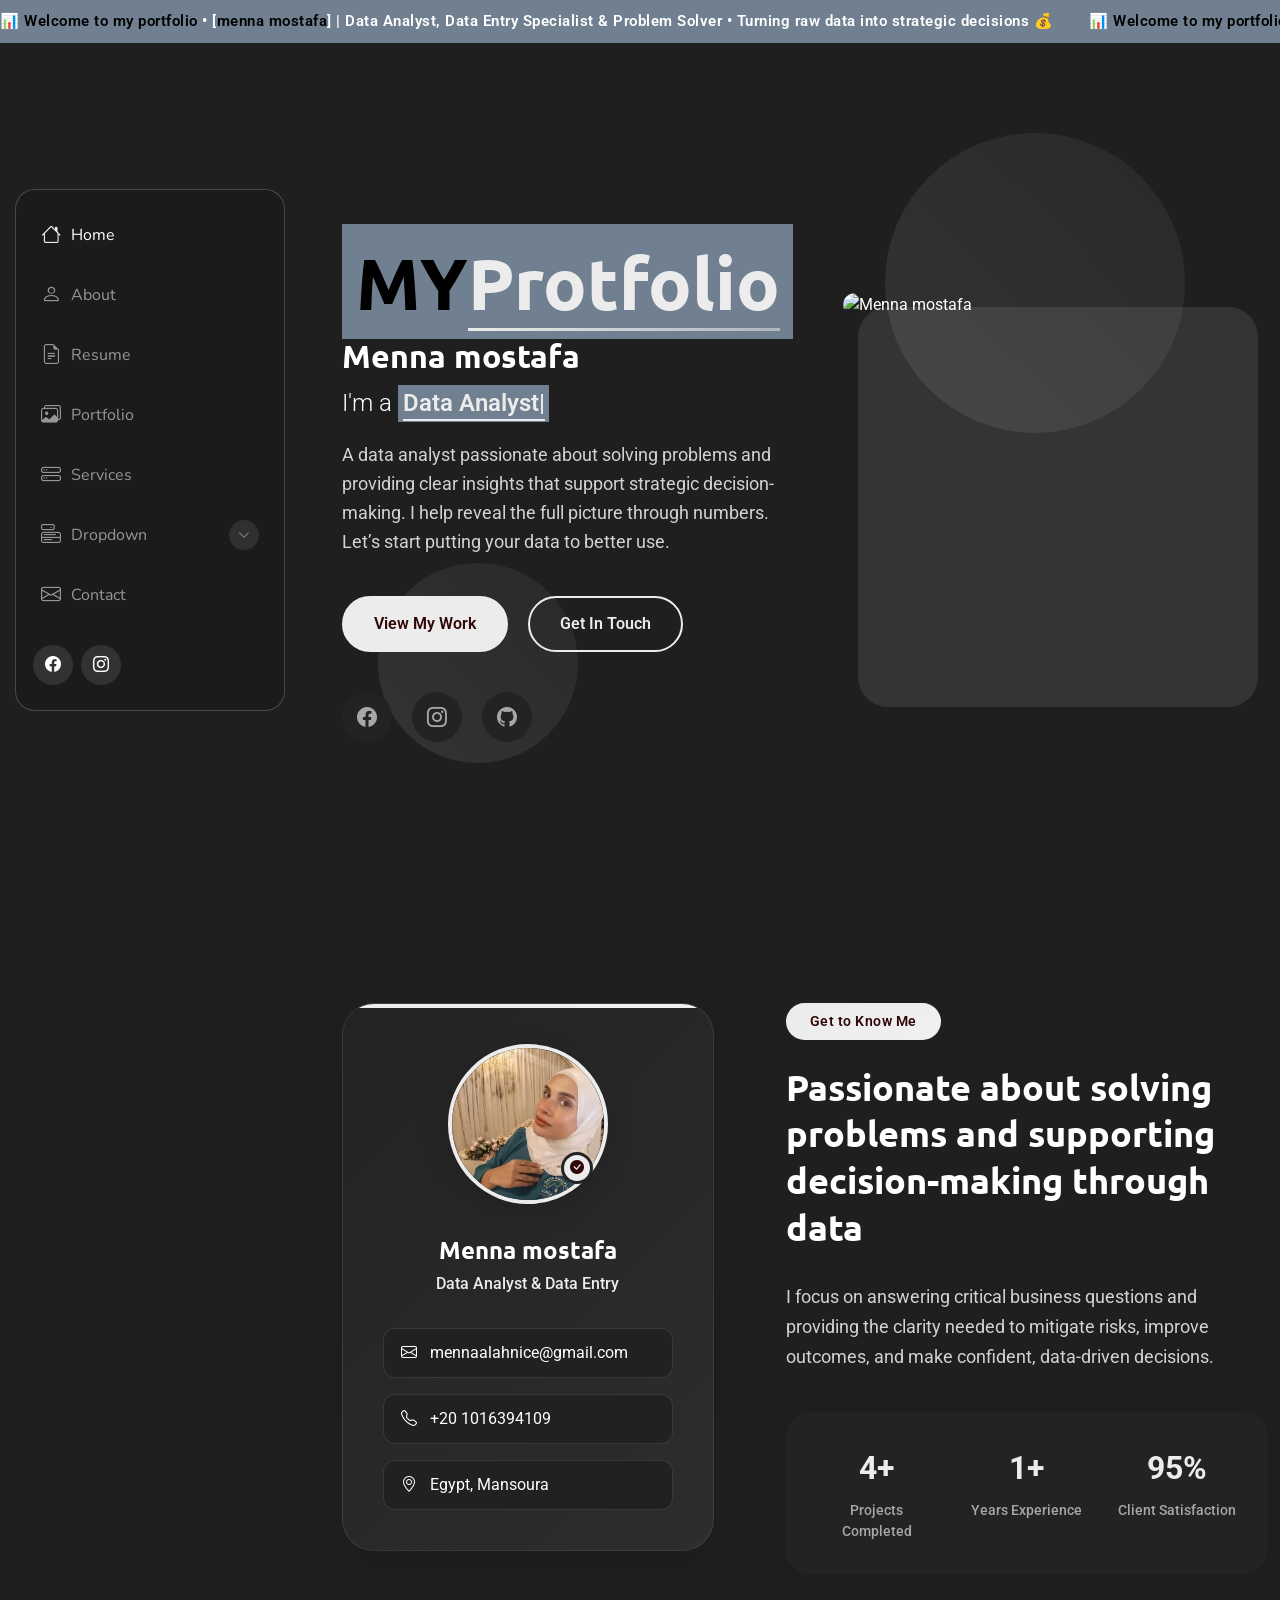
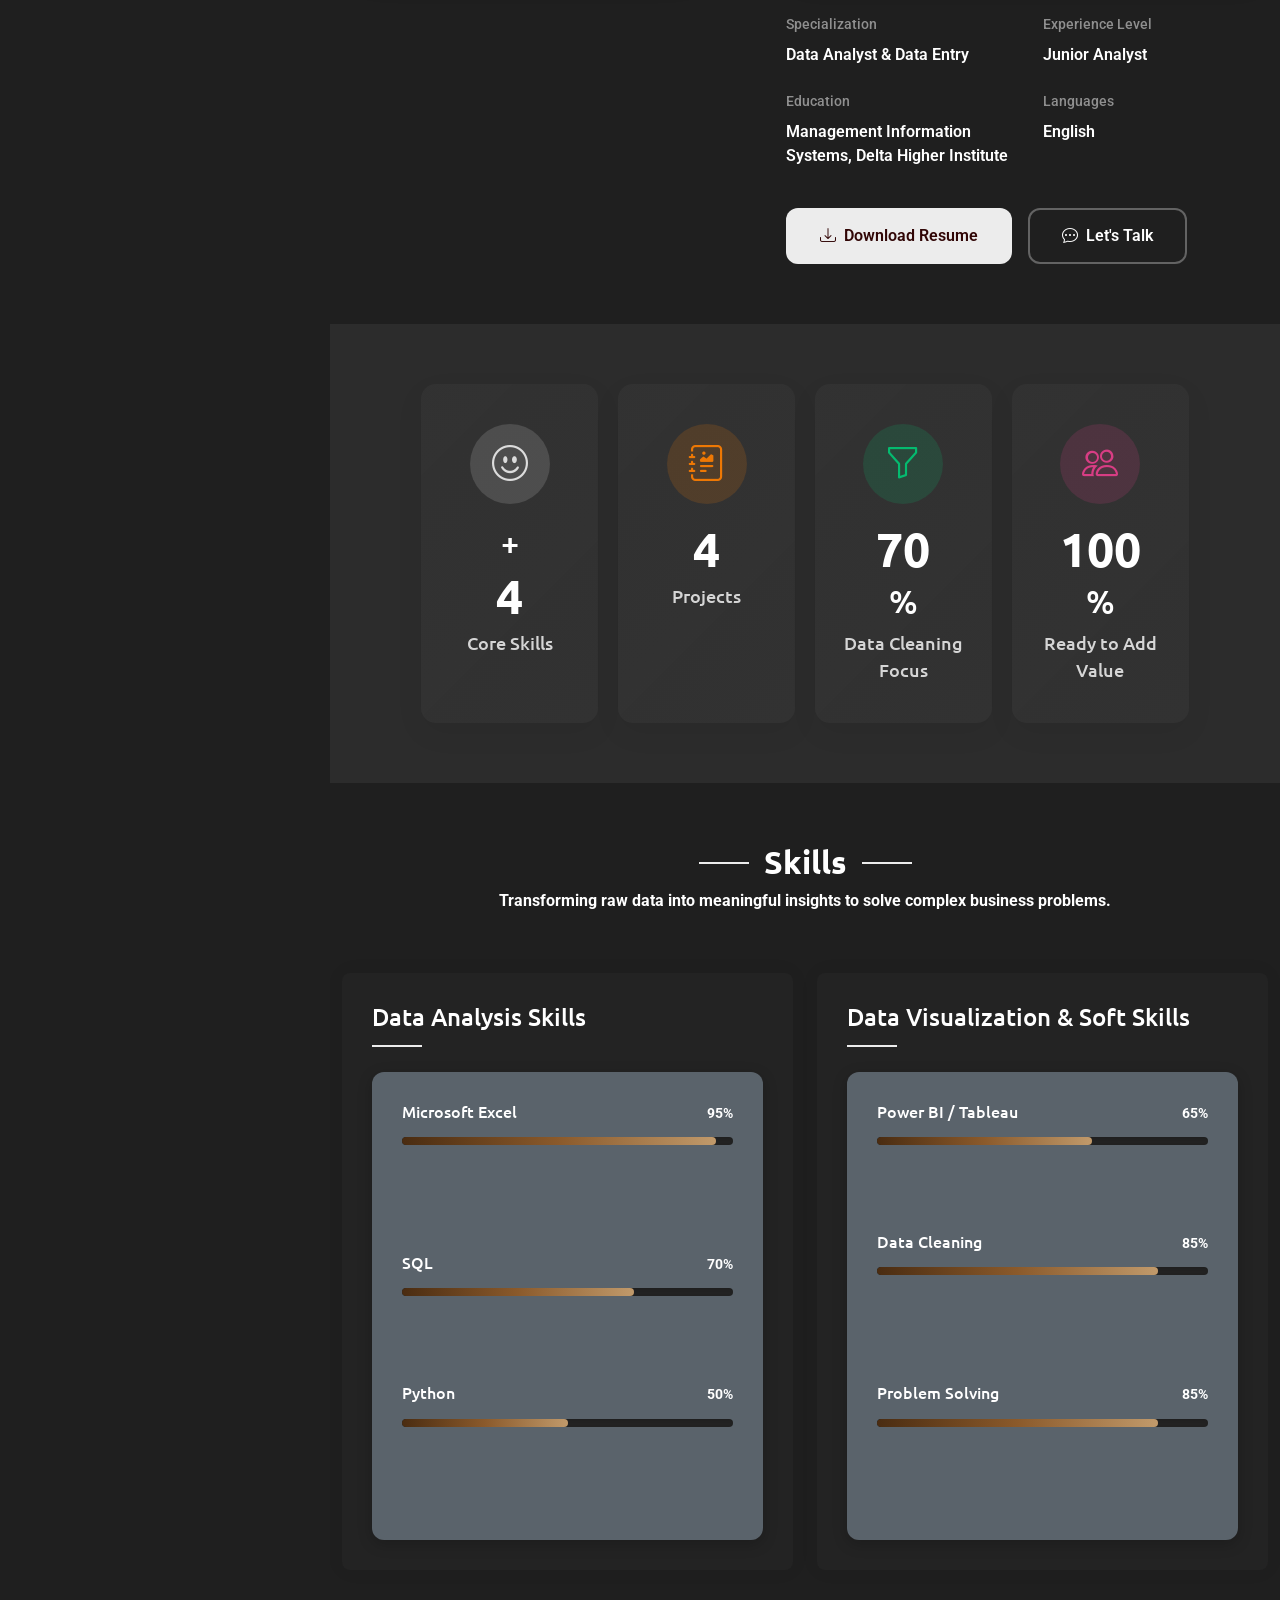
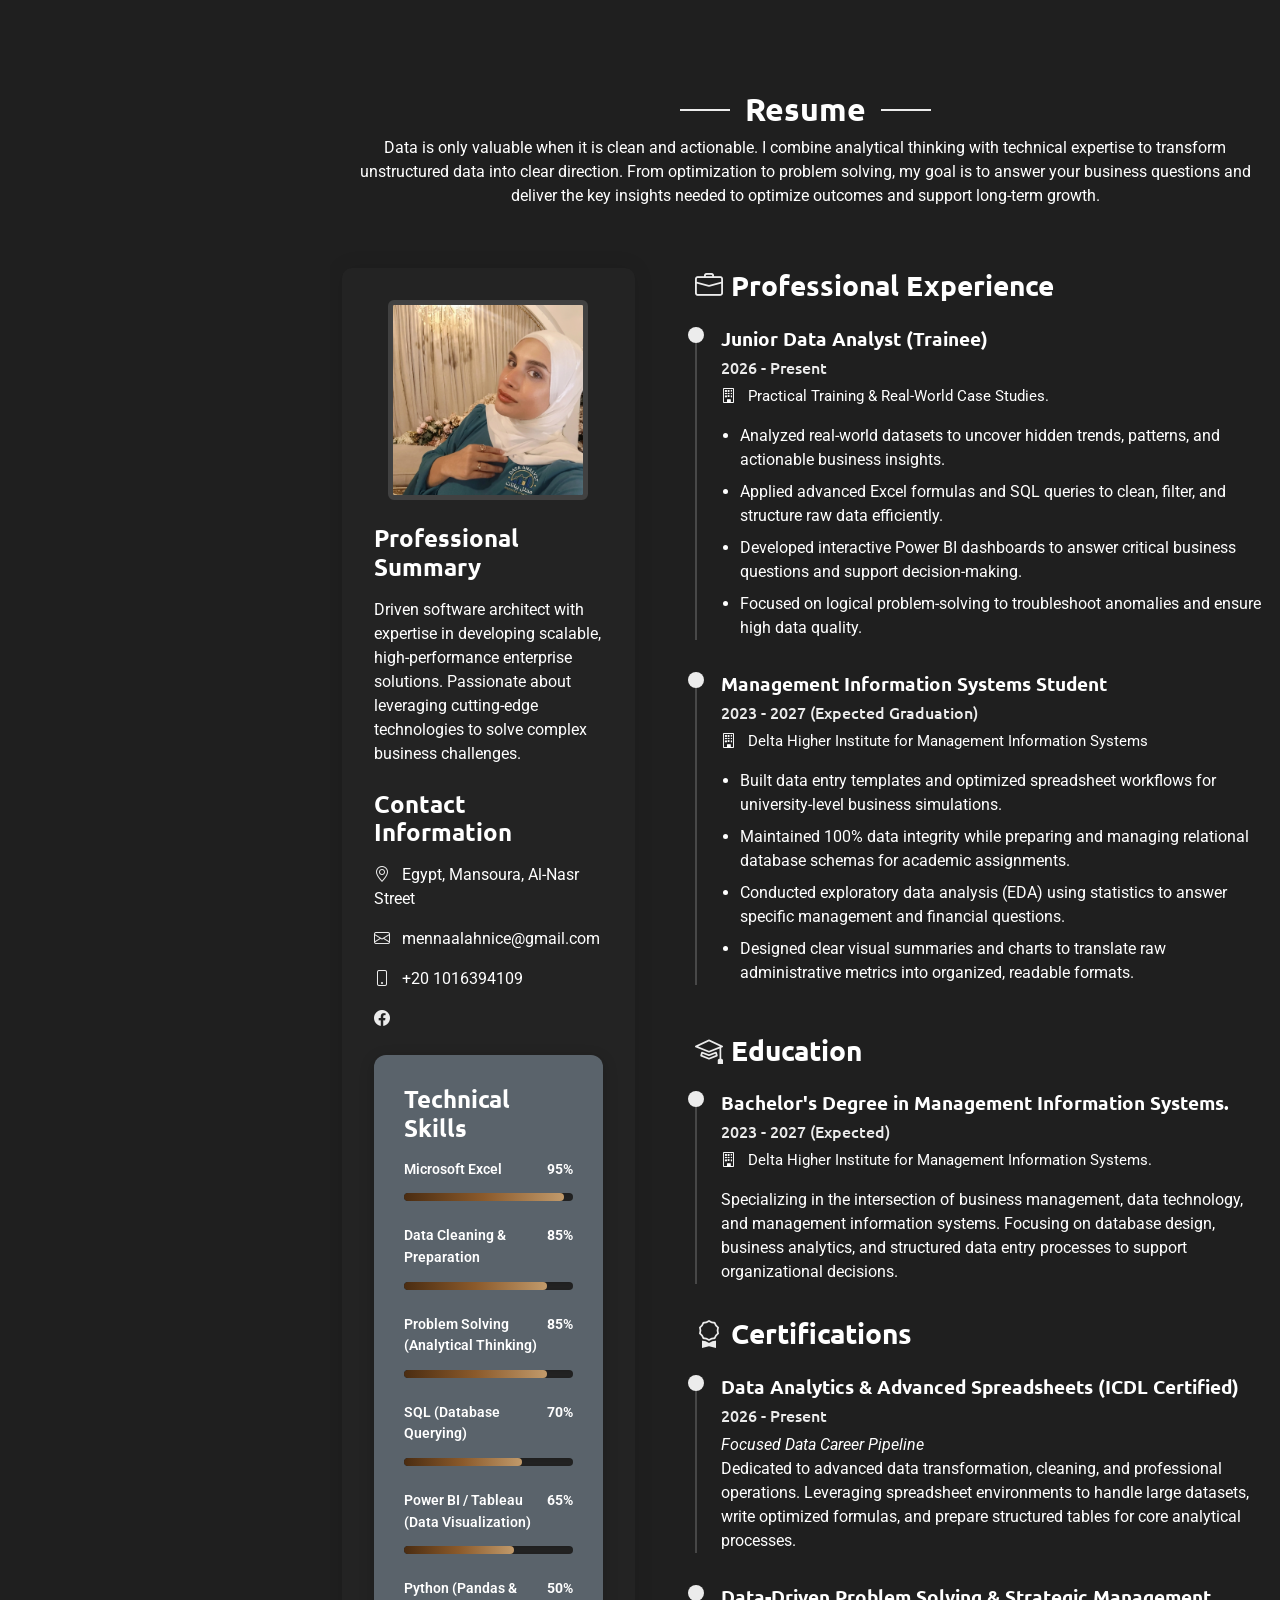
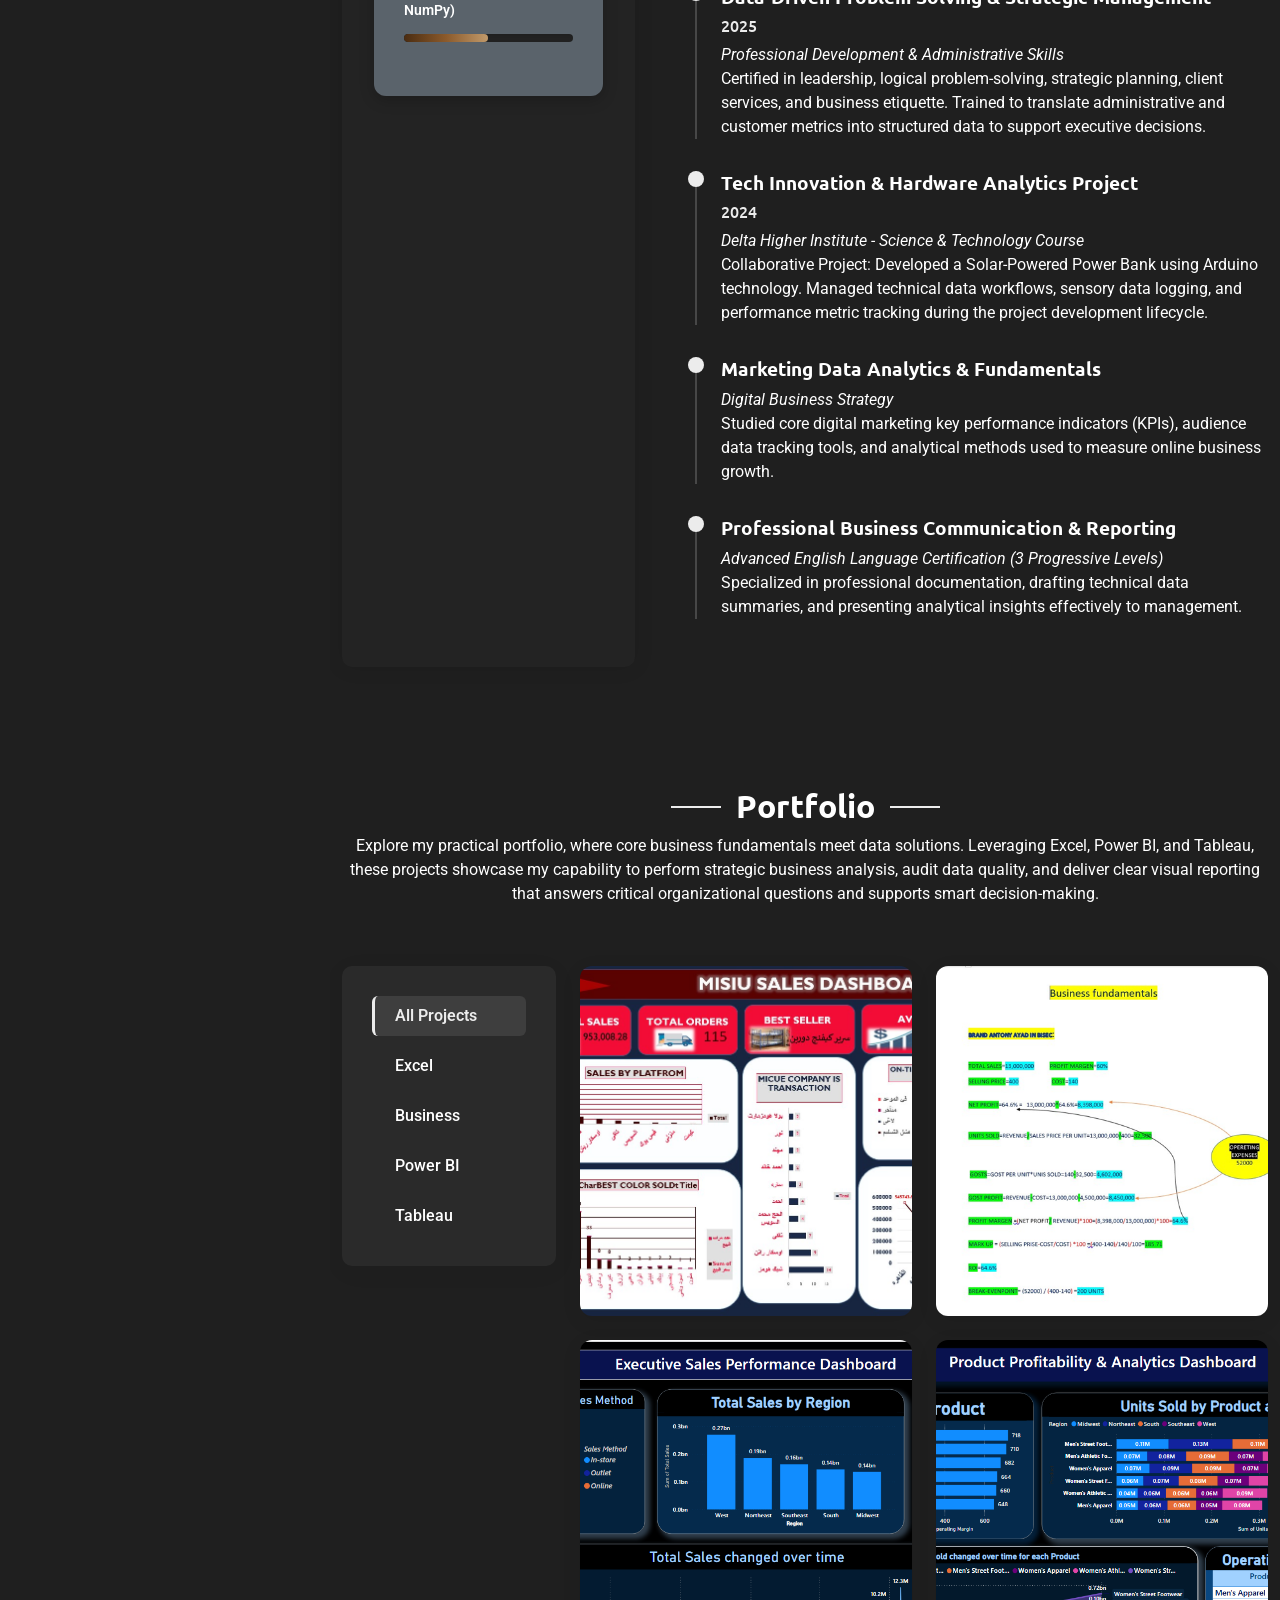
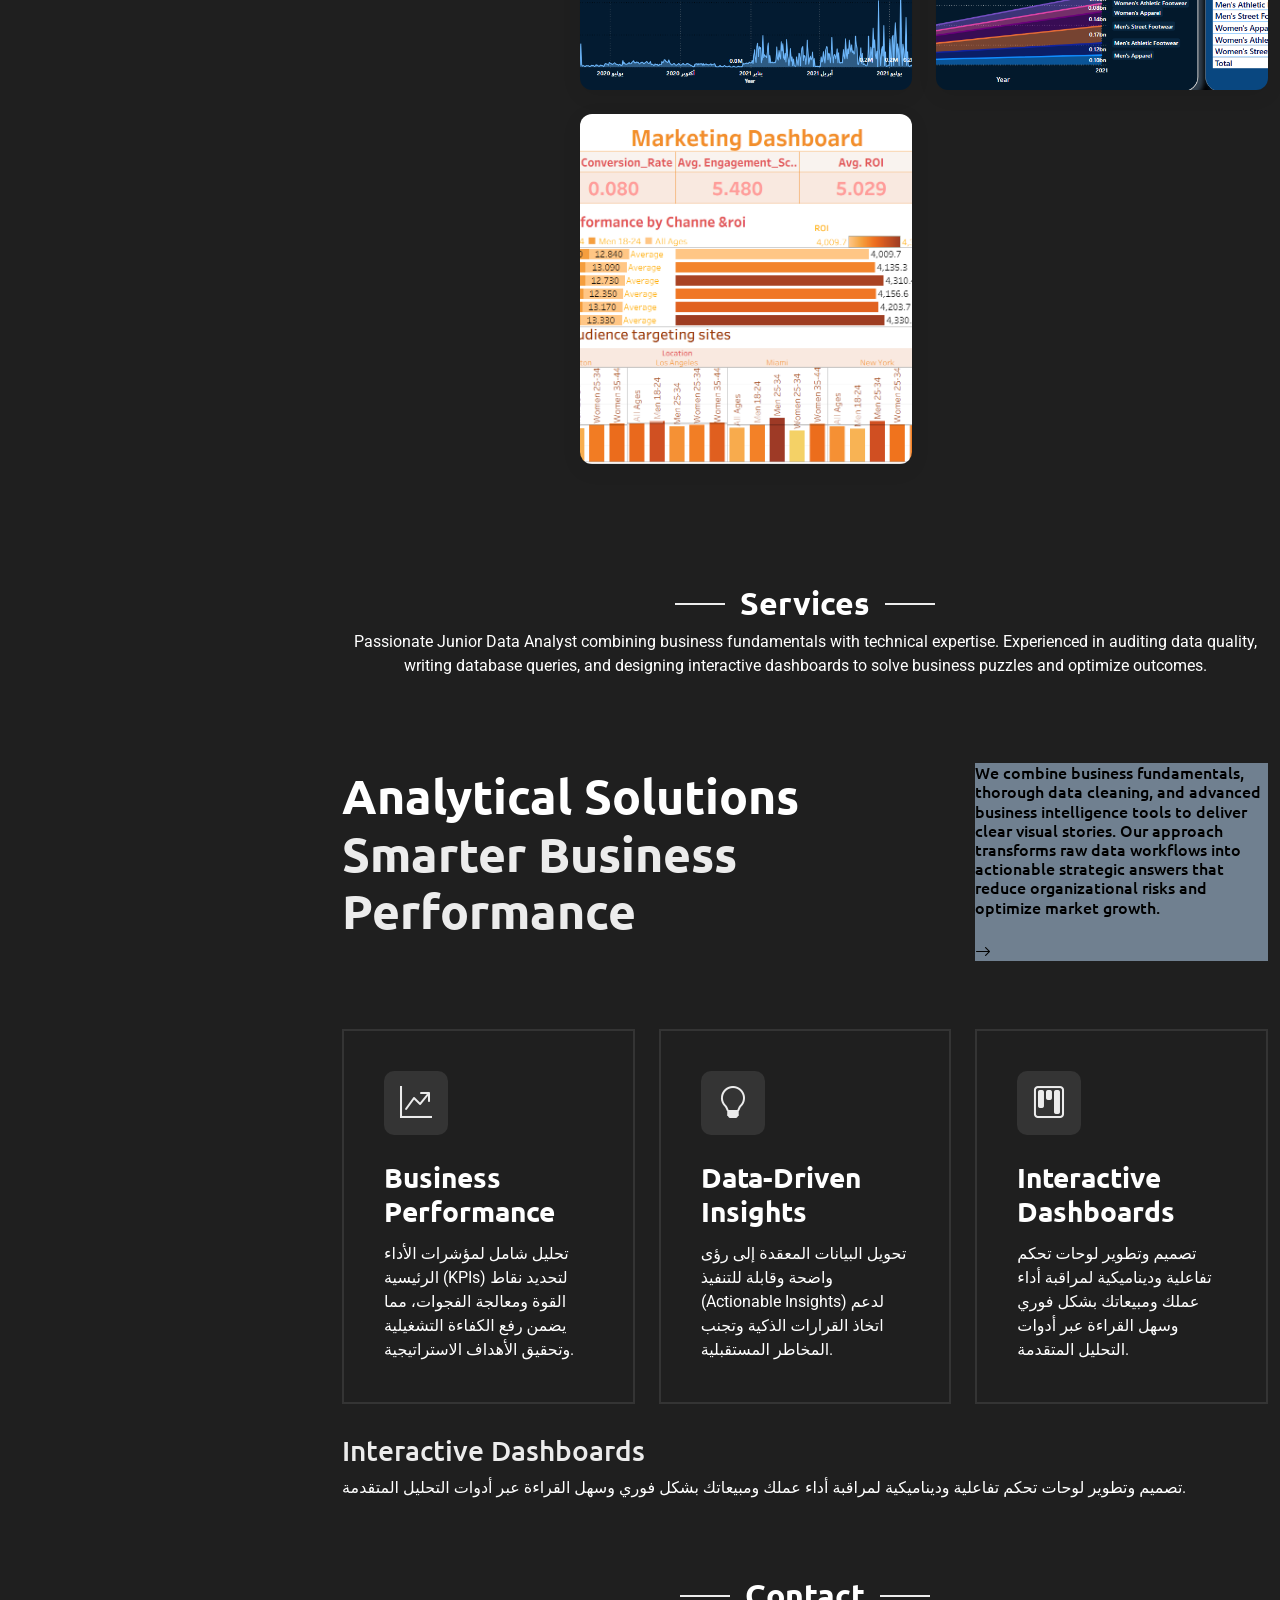
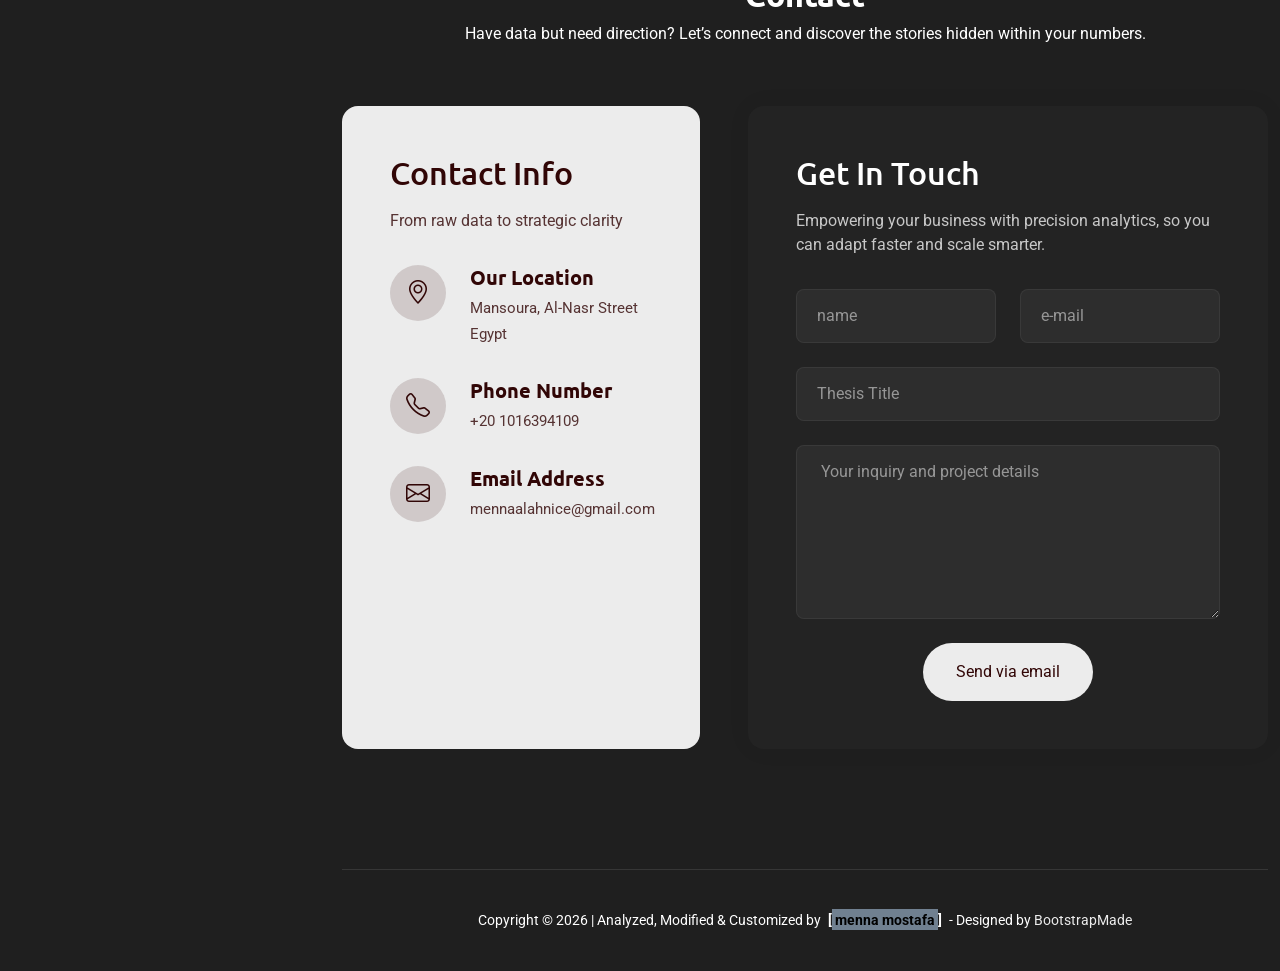
==== commit 5b70241e: "Update index.html" ====
--- a/index.html
+++ b/index.html
@@ -153,7 +153,7 @@
             <div class="profile-card">
               <div class="profile-header">
                 <div class="profile-image">
-                  <img src="c:\Users\LORD LAPTOP\Downloads\image_f579136e.jpg" alt="Profile Image" class="img-fluid">
+                  <img src="assets/img/profile/image_f579136e.jpg" alt="Profile Image" class="img-fluid">
                 </div>
                 <div class="profile-badge">
                   <i class="bi bi-check-circle-fill"></i>
@@ -424,7 +424,7 @@
           <div class="col-lg-4">
             <div class="resume-side" data-aos="fade-right" data-aos-delay="100">
               <div class="profile-img mb-4">
-                <img src="c:\Users\LORD LAPTOP\Downloads\image_f579136e.jpg" alt="Profile" class="img-fluid rounded">
+                <img src="assets/img/profile/image_f579136e.jpg" alt="Profile" class="img-fluid rounded">
               </div>
 
               <h3>Professional Summary</h3>
@@ -989,4 +989,4 @@
 
 </body>
 
-</html>+</html>
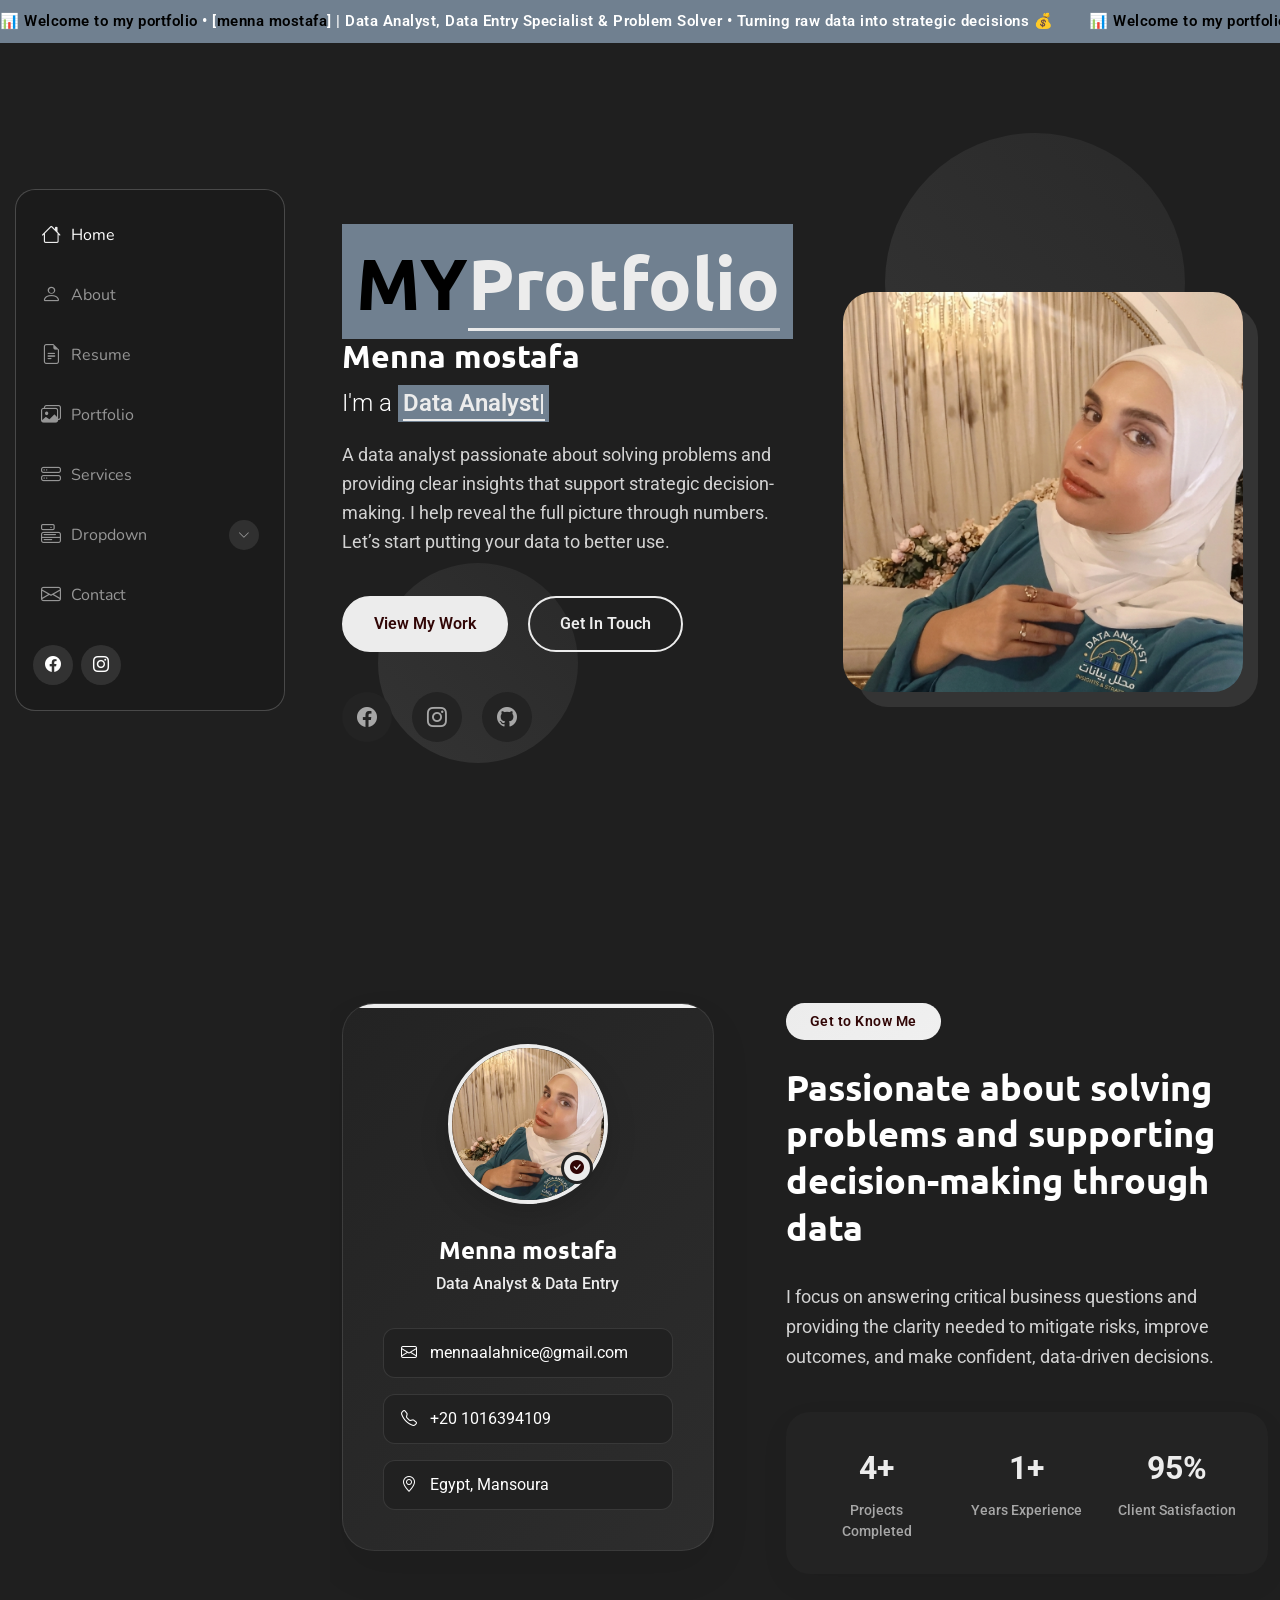
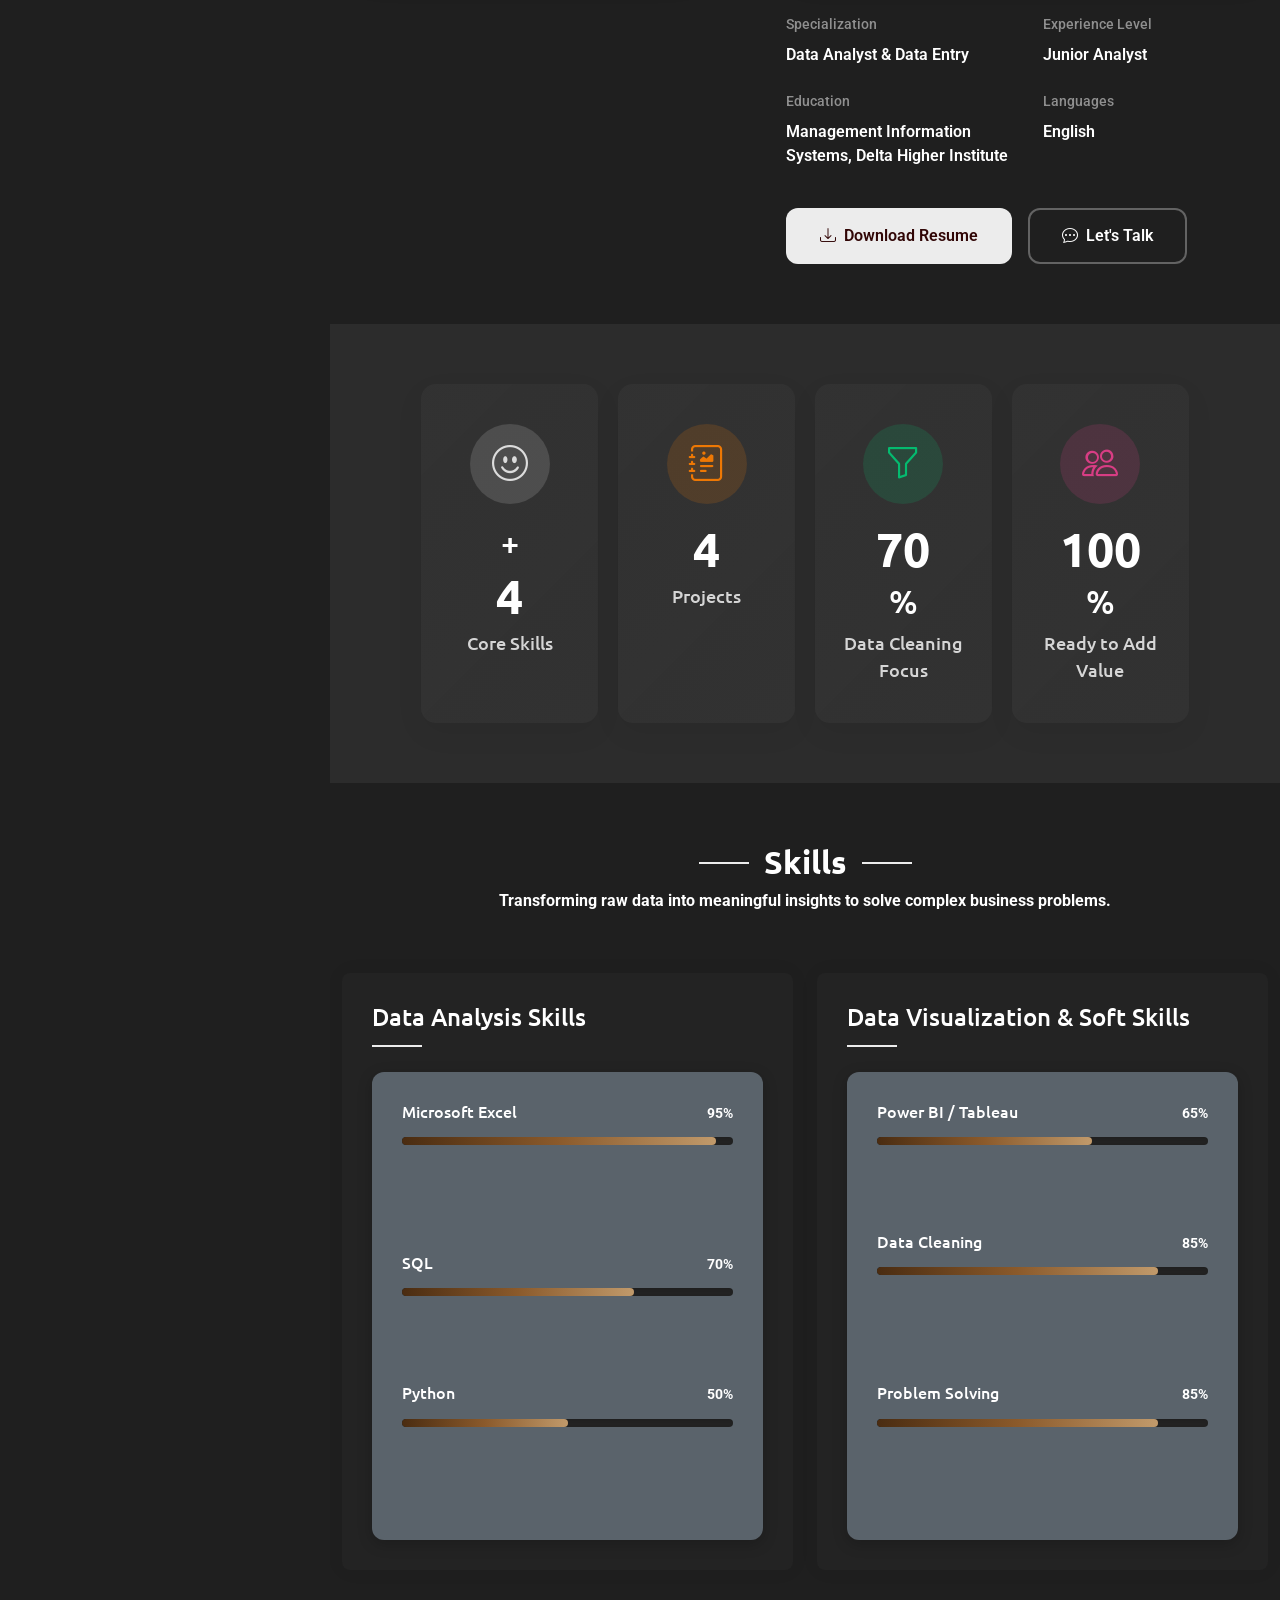
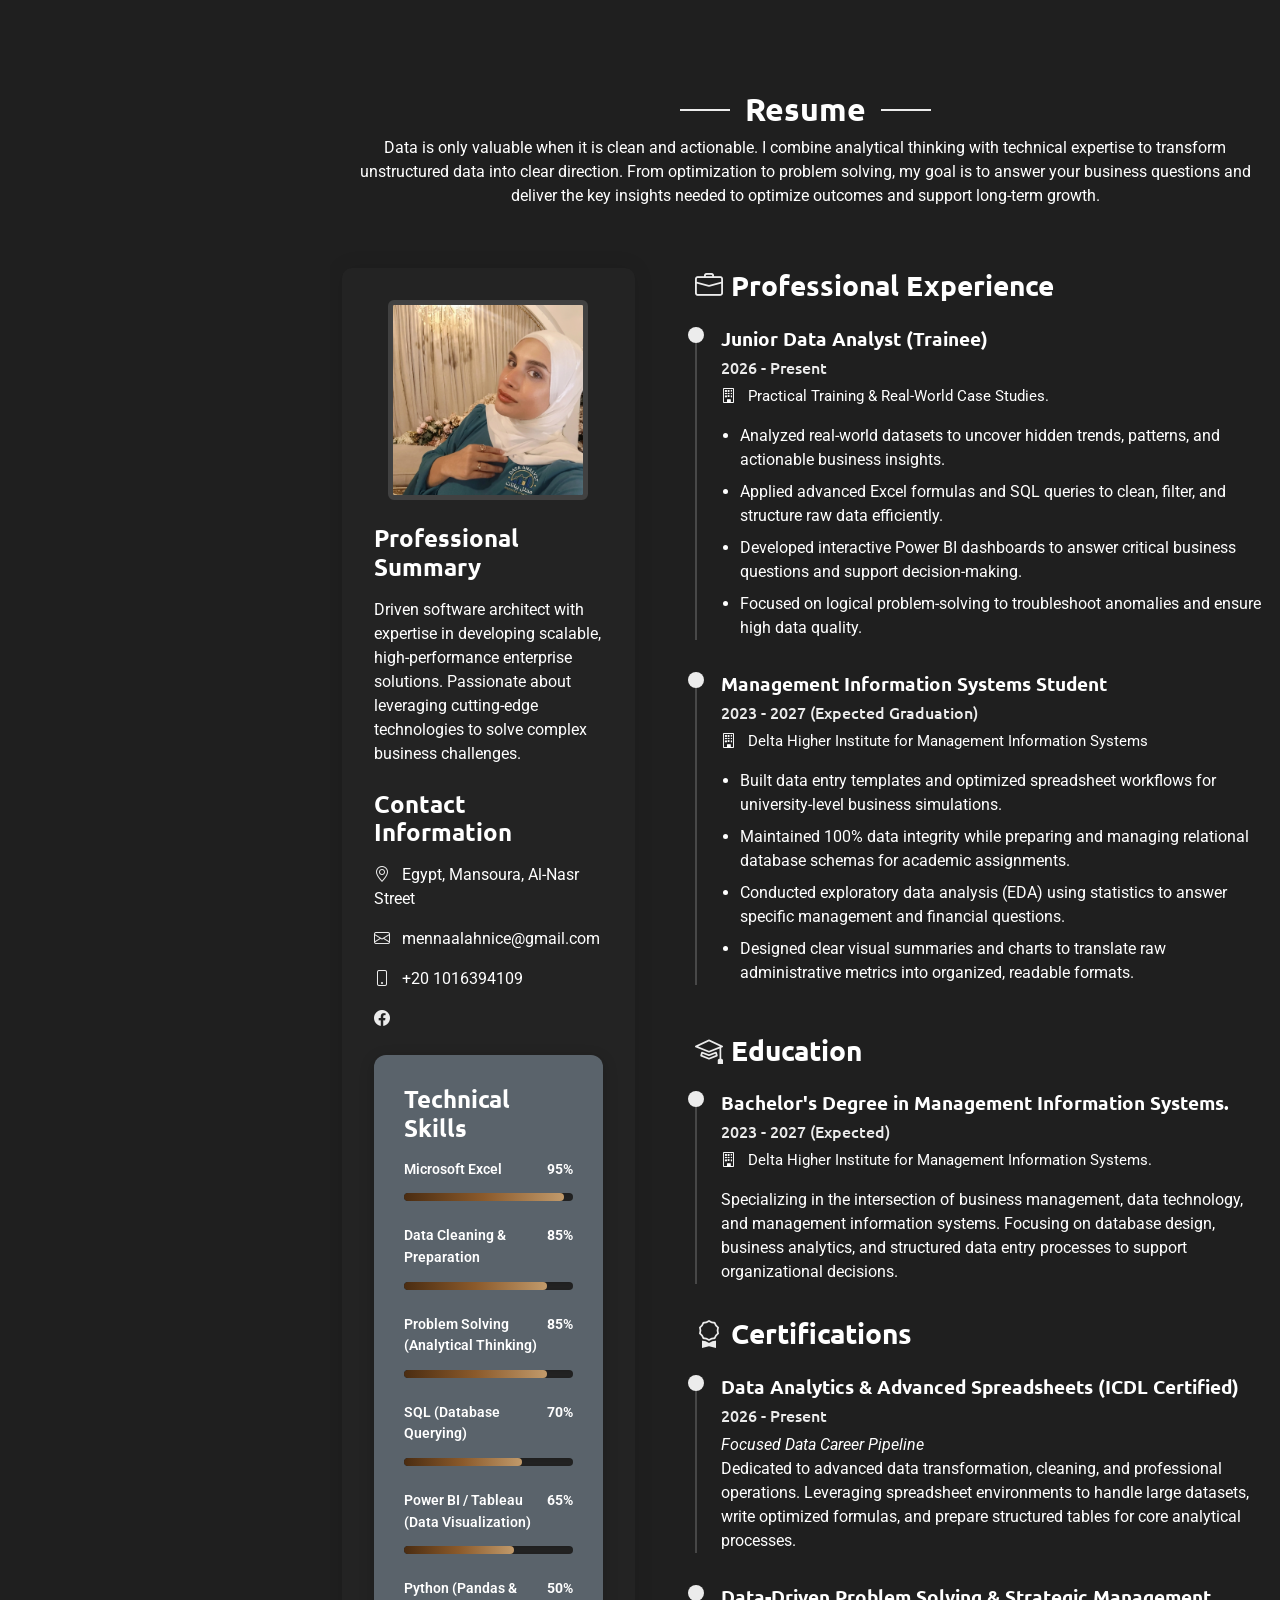
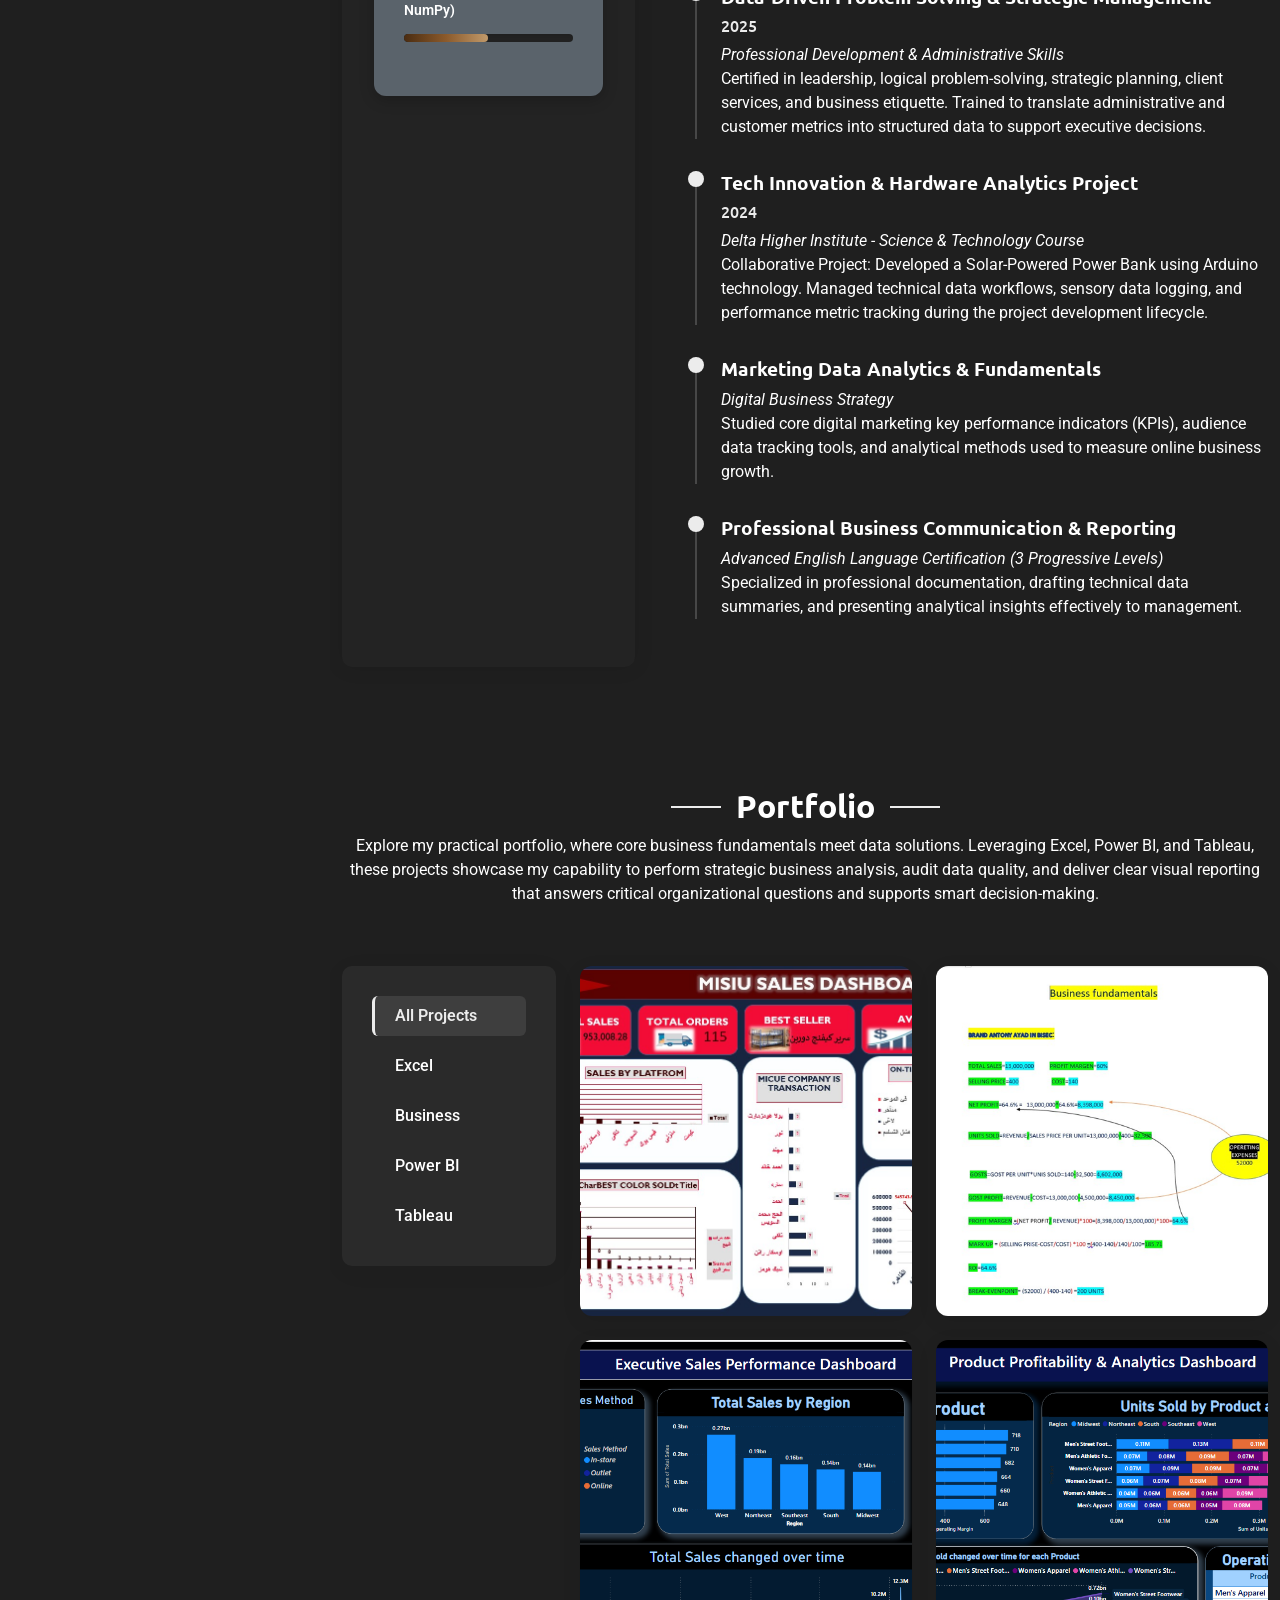
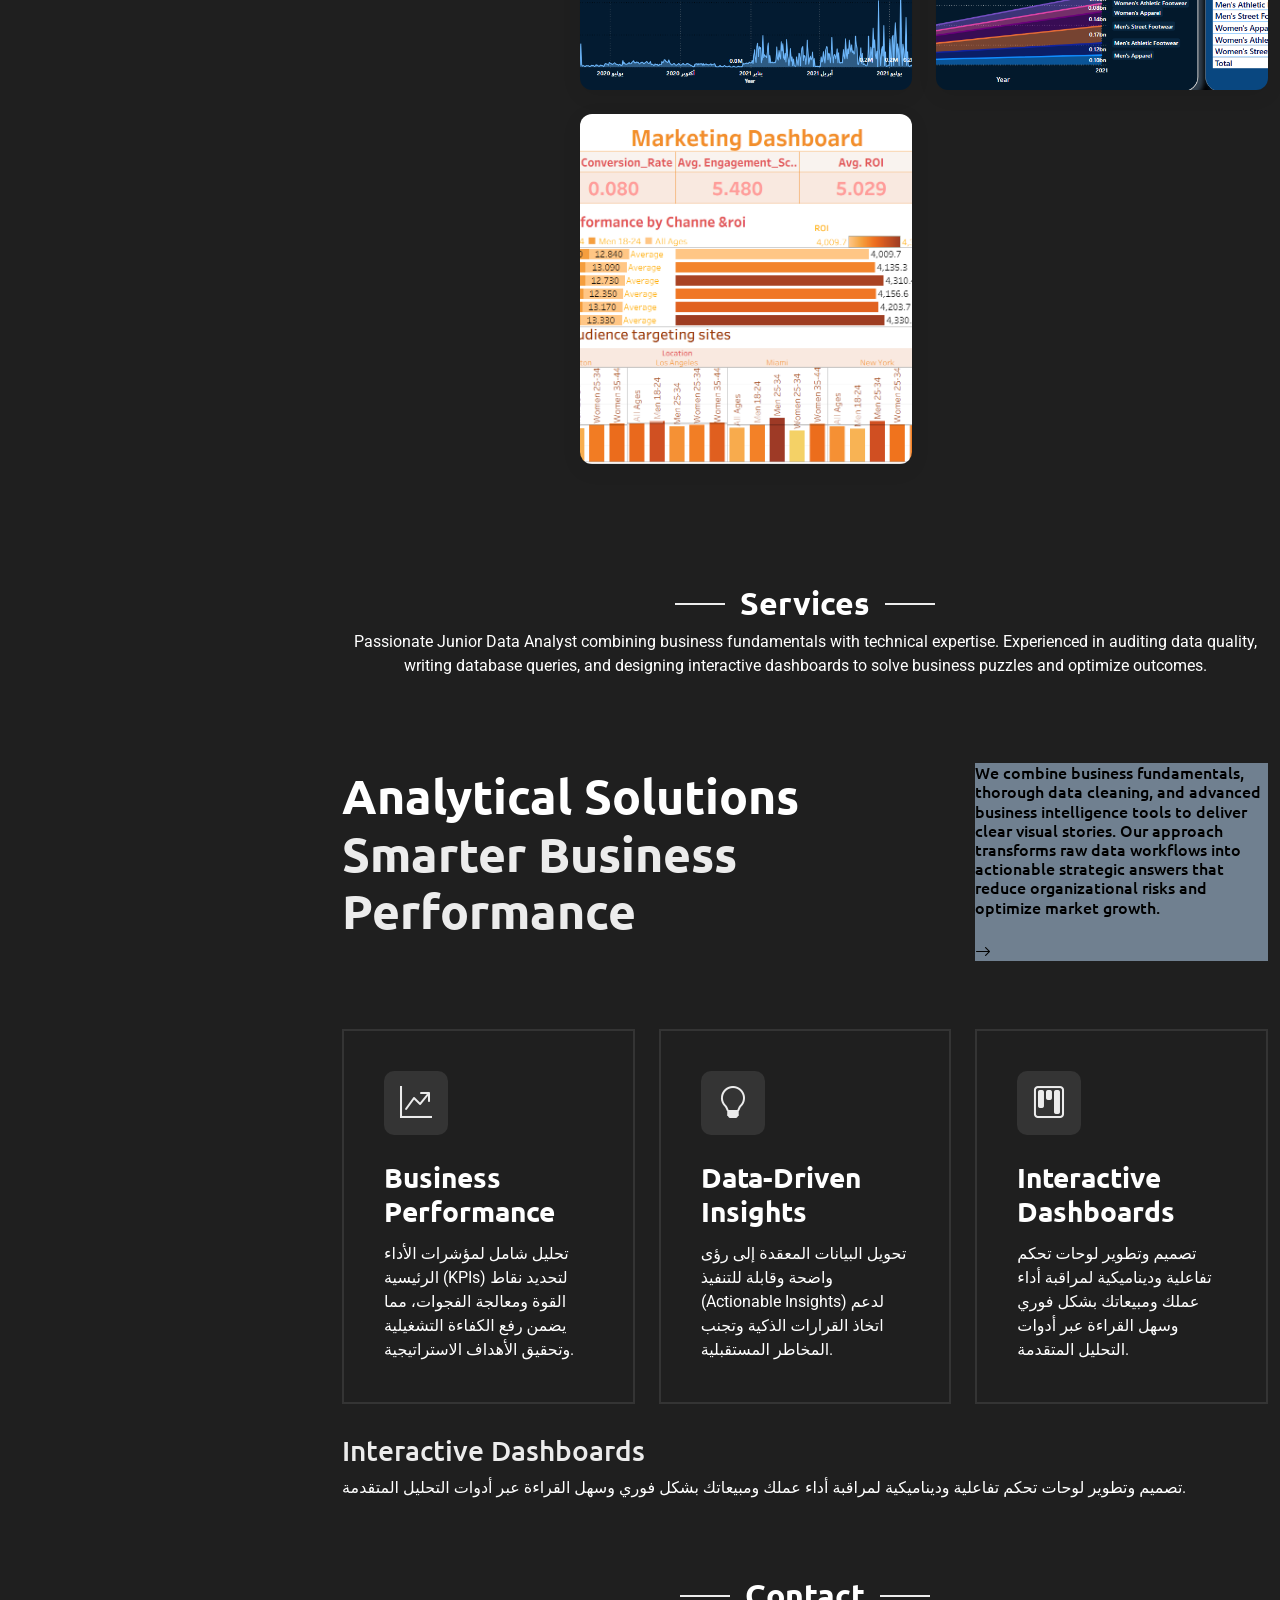
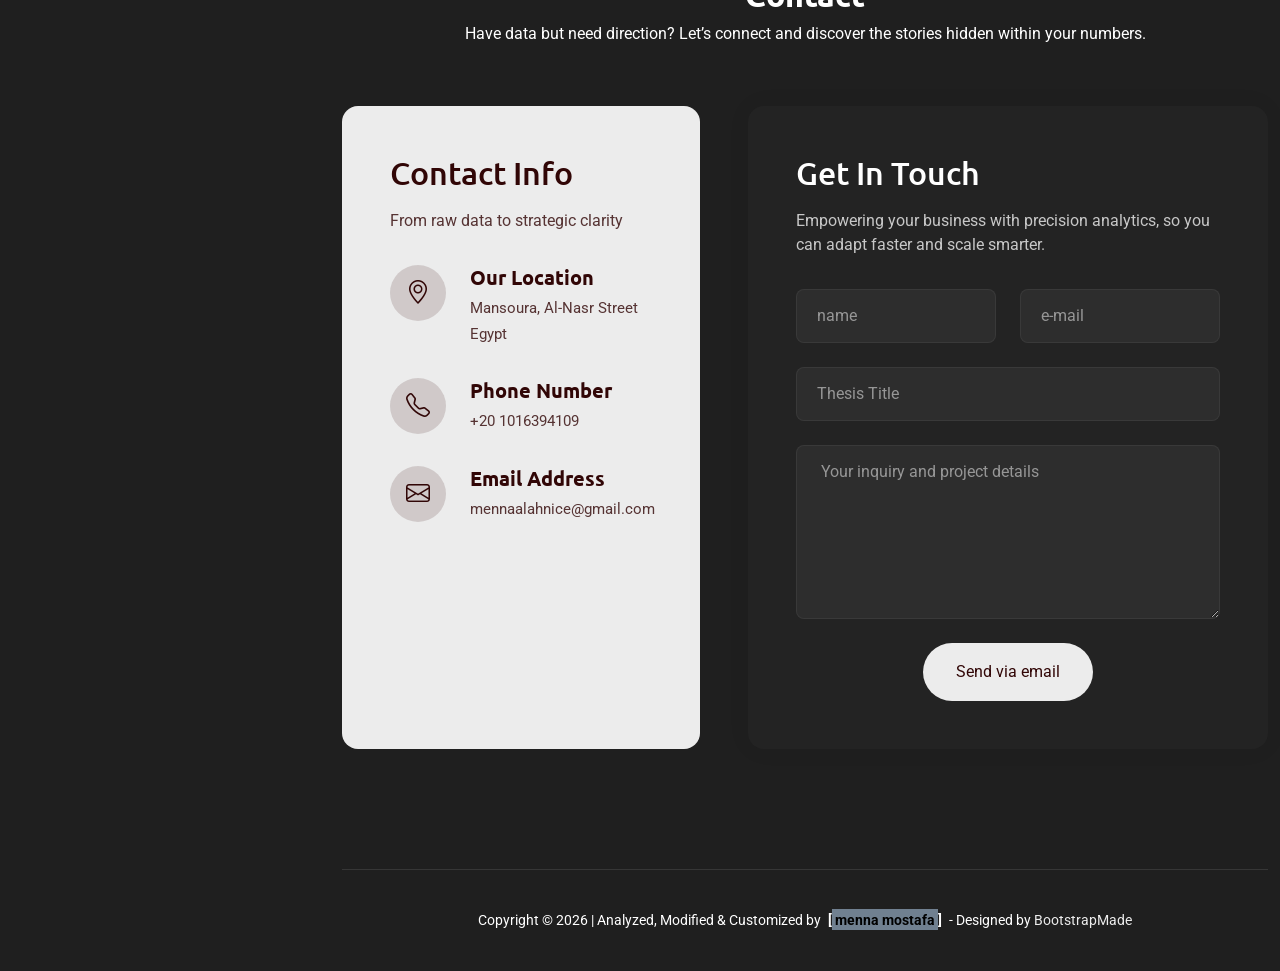
==== commit 0e90248d: "Update index.html" ====
--- a/index.html
+++ b/index.html
@@ -132,7 +132,7 @@
               <div class="hero-visual">
                 <div class="profile-container">
                   <div class="profile-background"></div>
-                  <img src="c:\Users\LORD LAPTOP\Downloads\image_f579136e.jpg" alt="Menna mostafa" class="profile-image">
+                  <img src="assets/img/profile/image_f579136e.jpg" alt="Menna mostafa" class="profile-image">
                 </div>
               </div>
             </div>
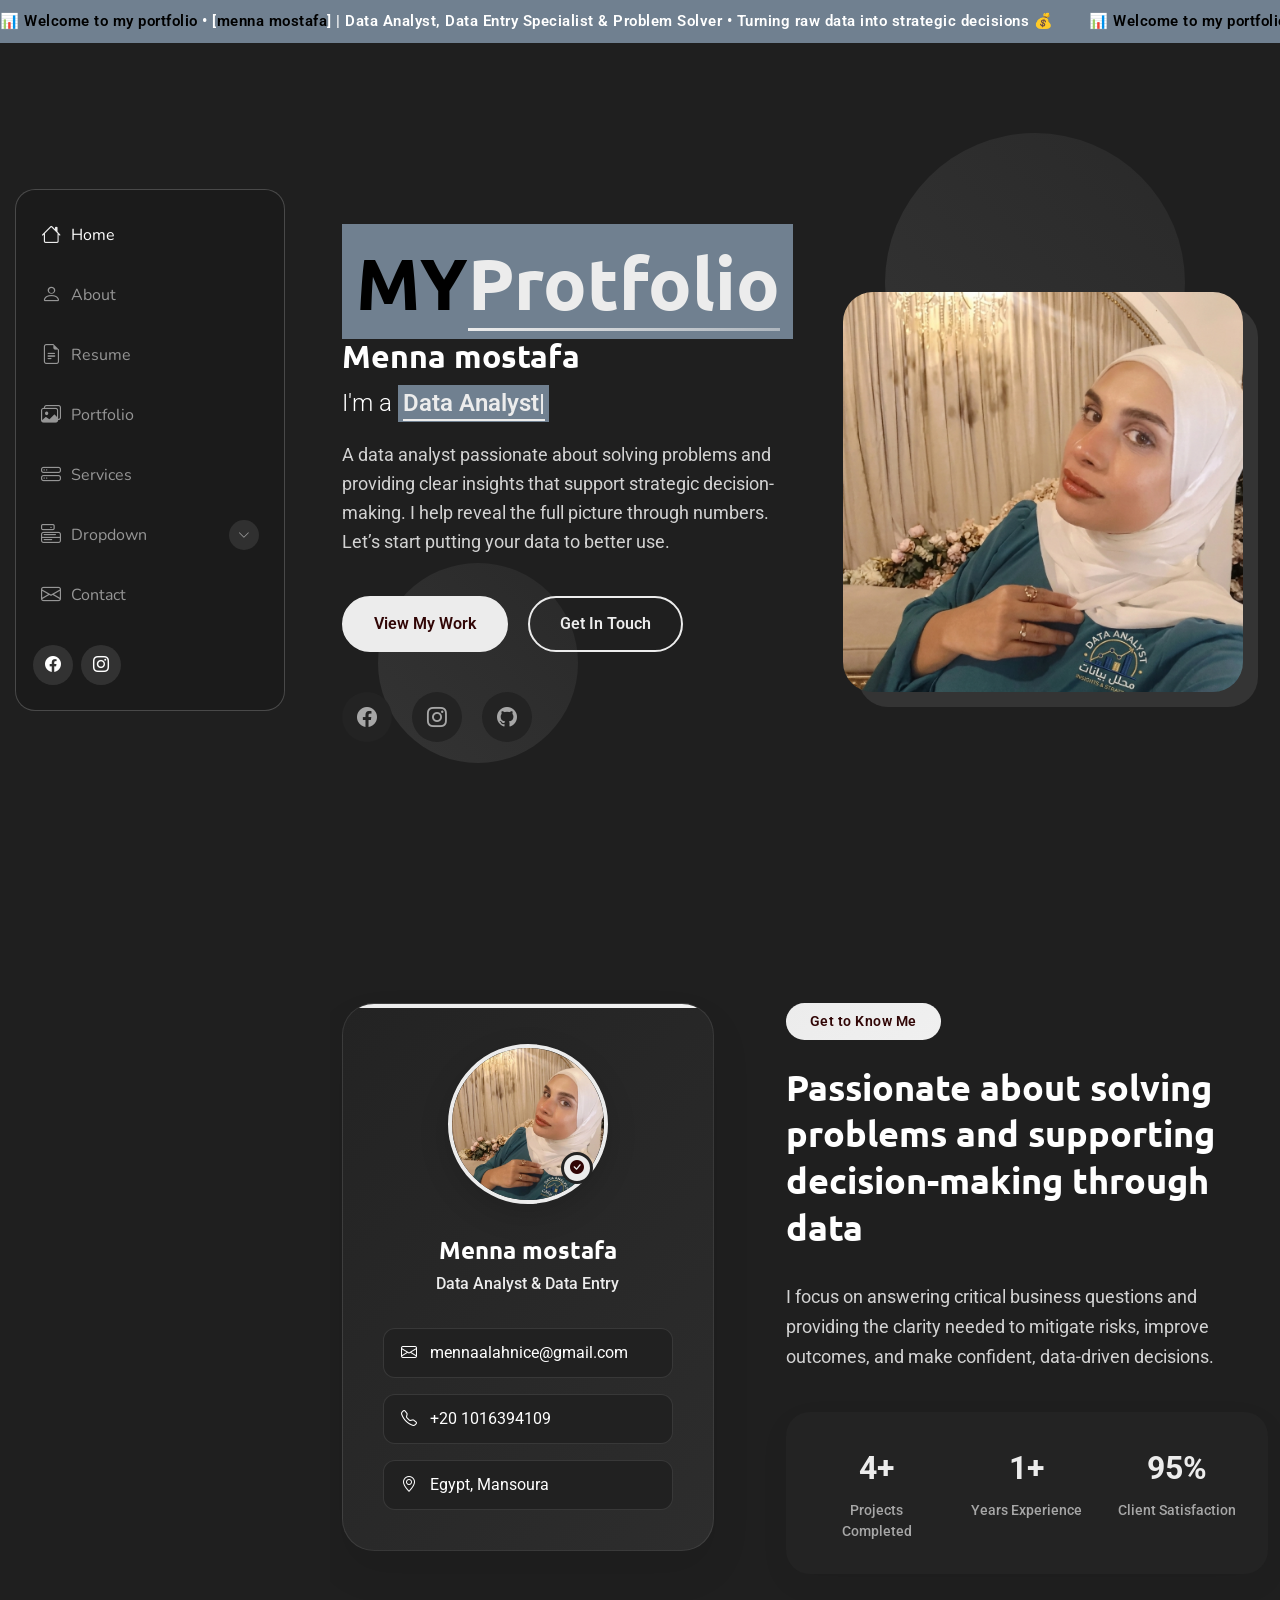
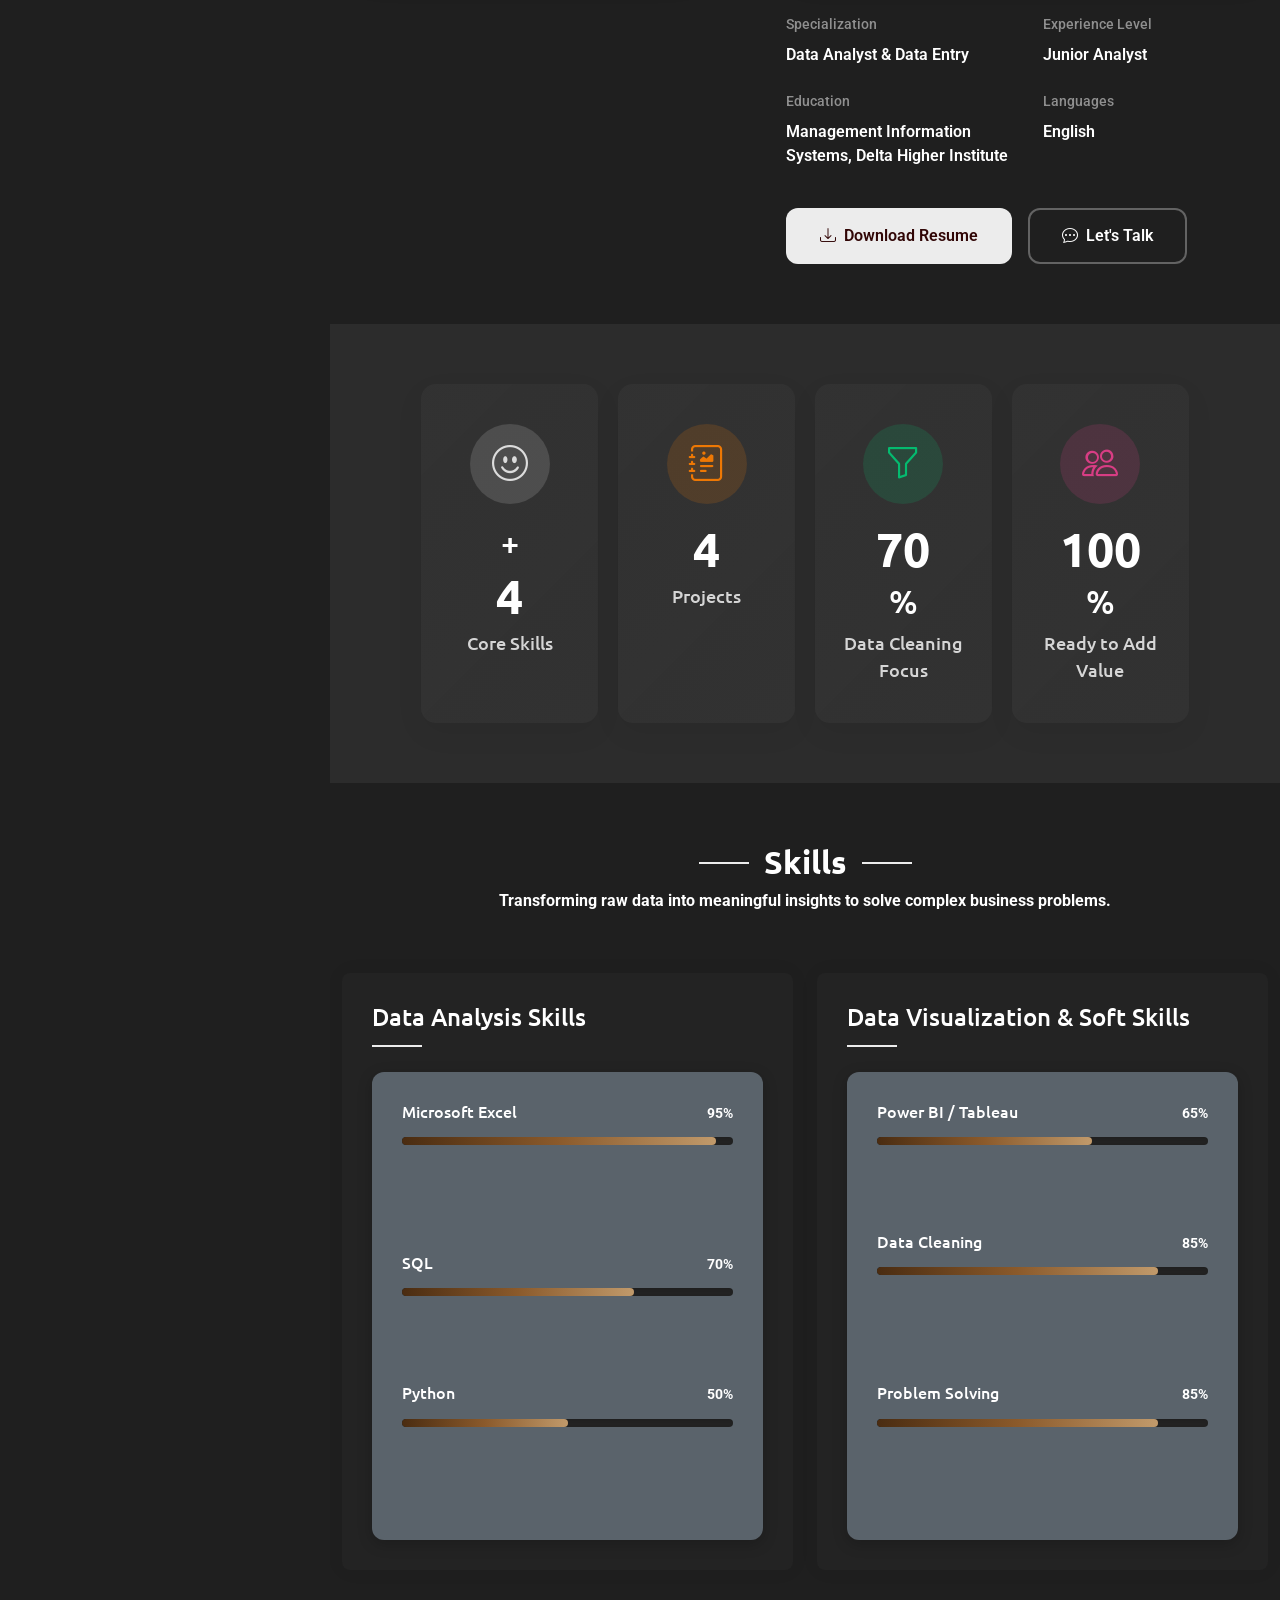
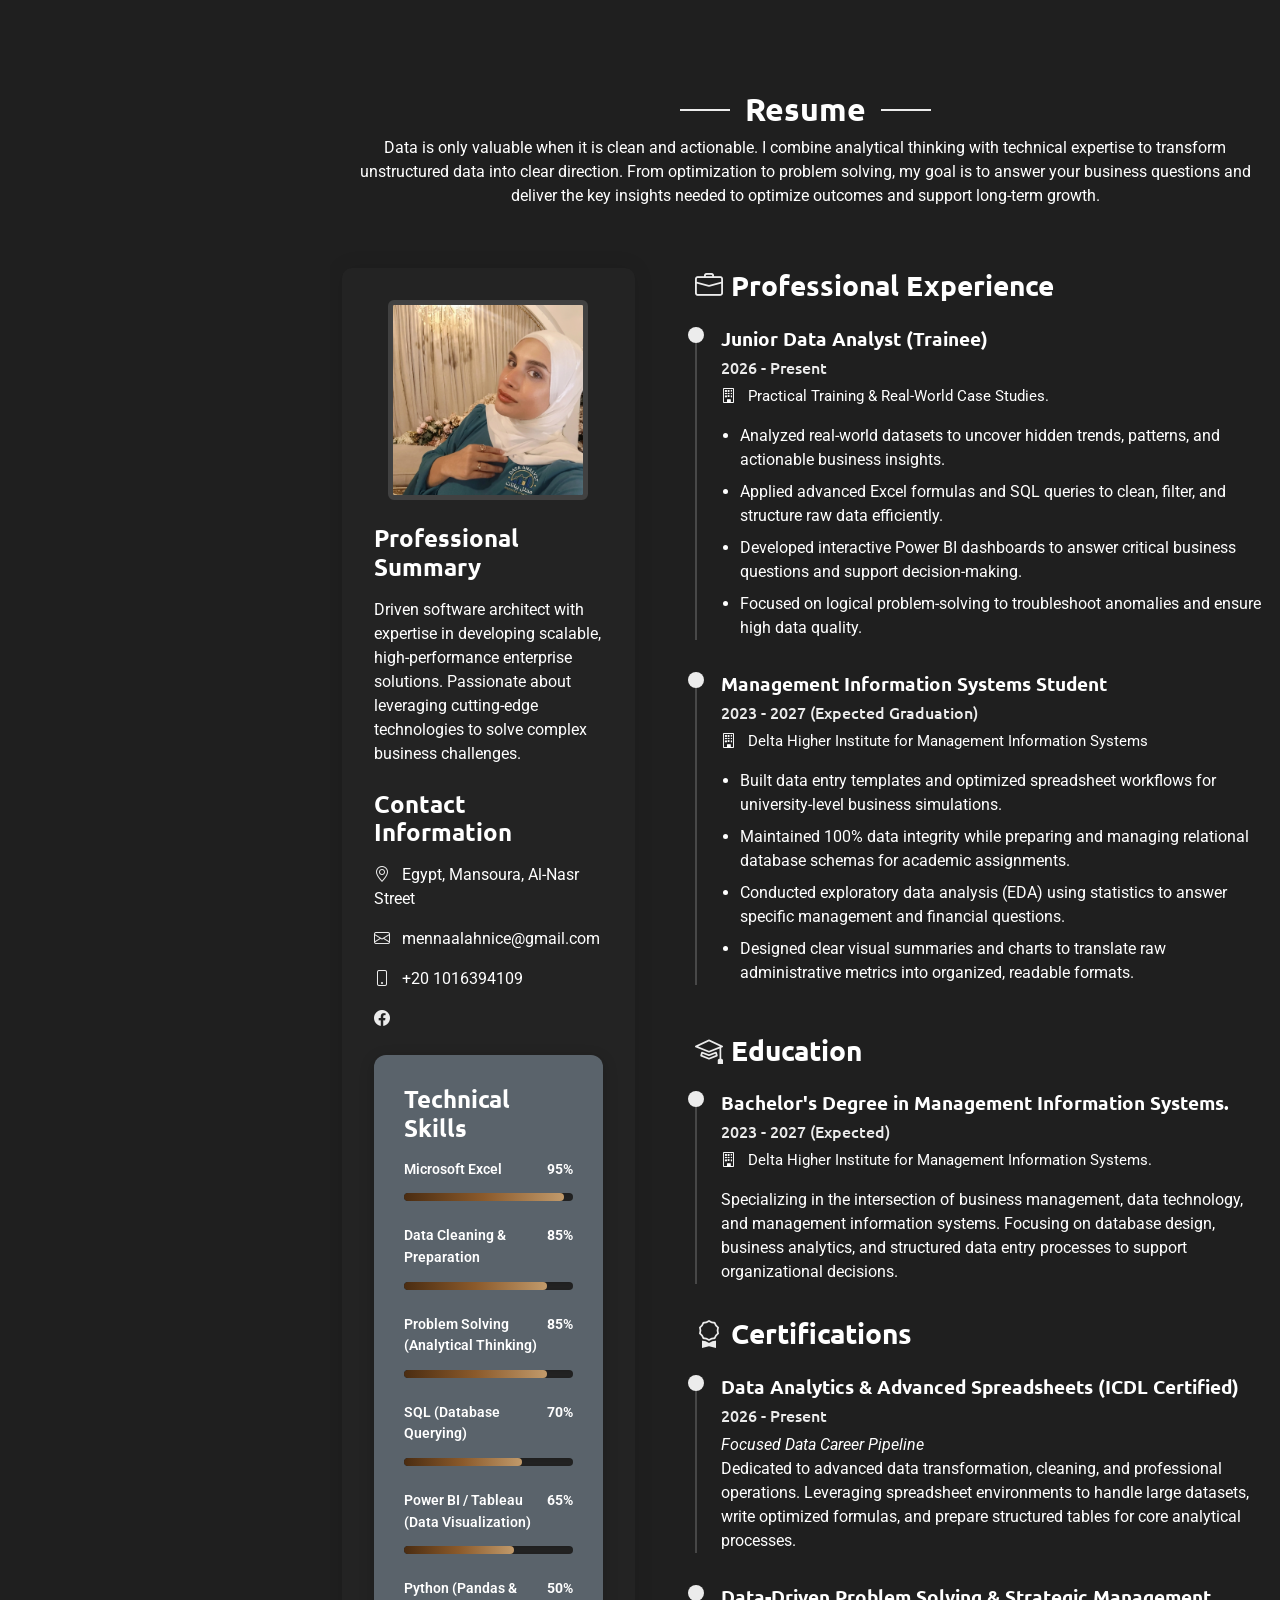
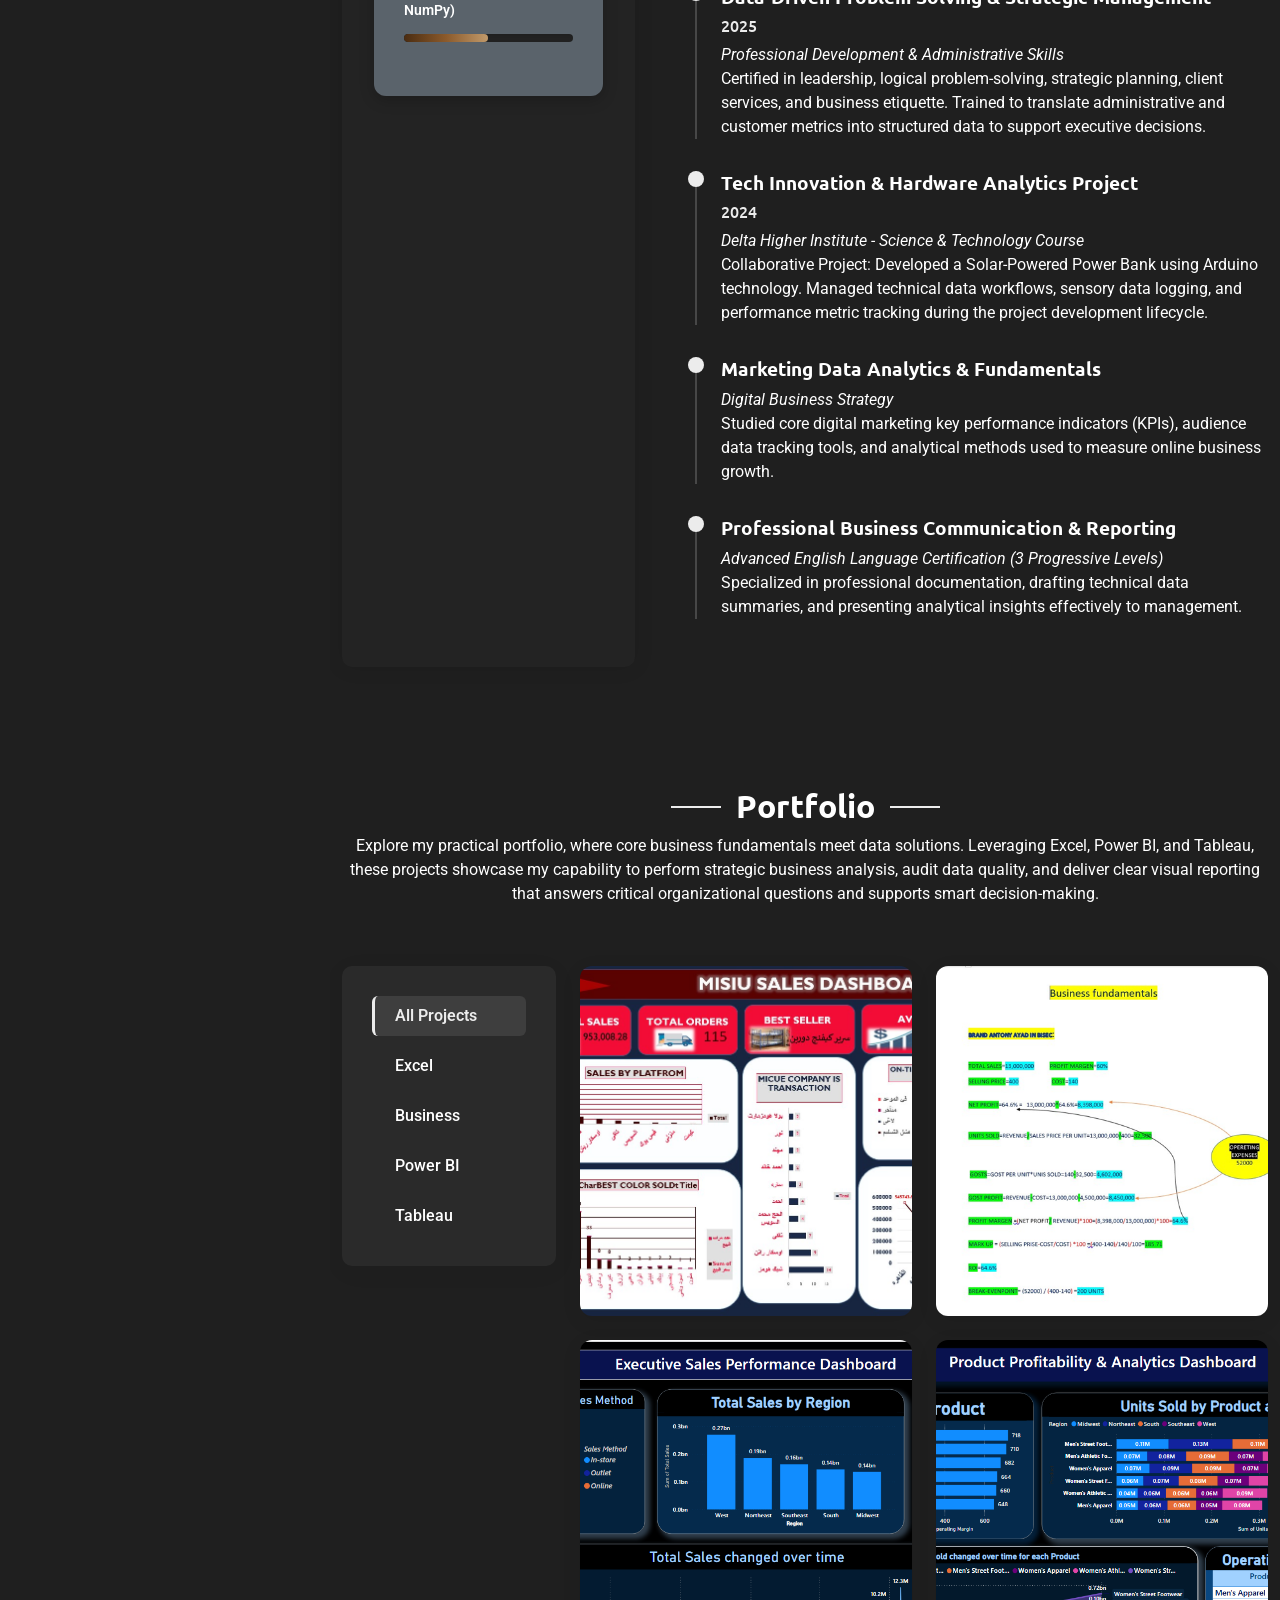
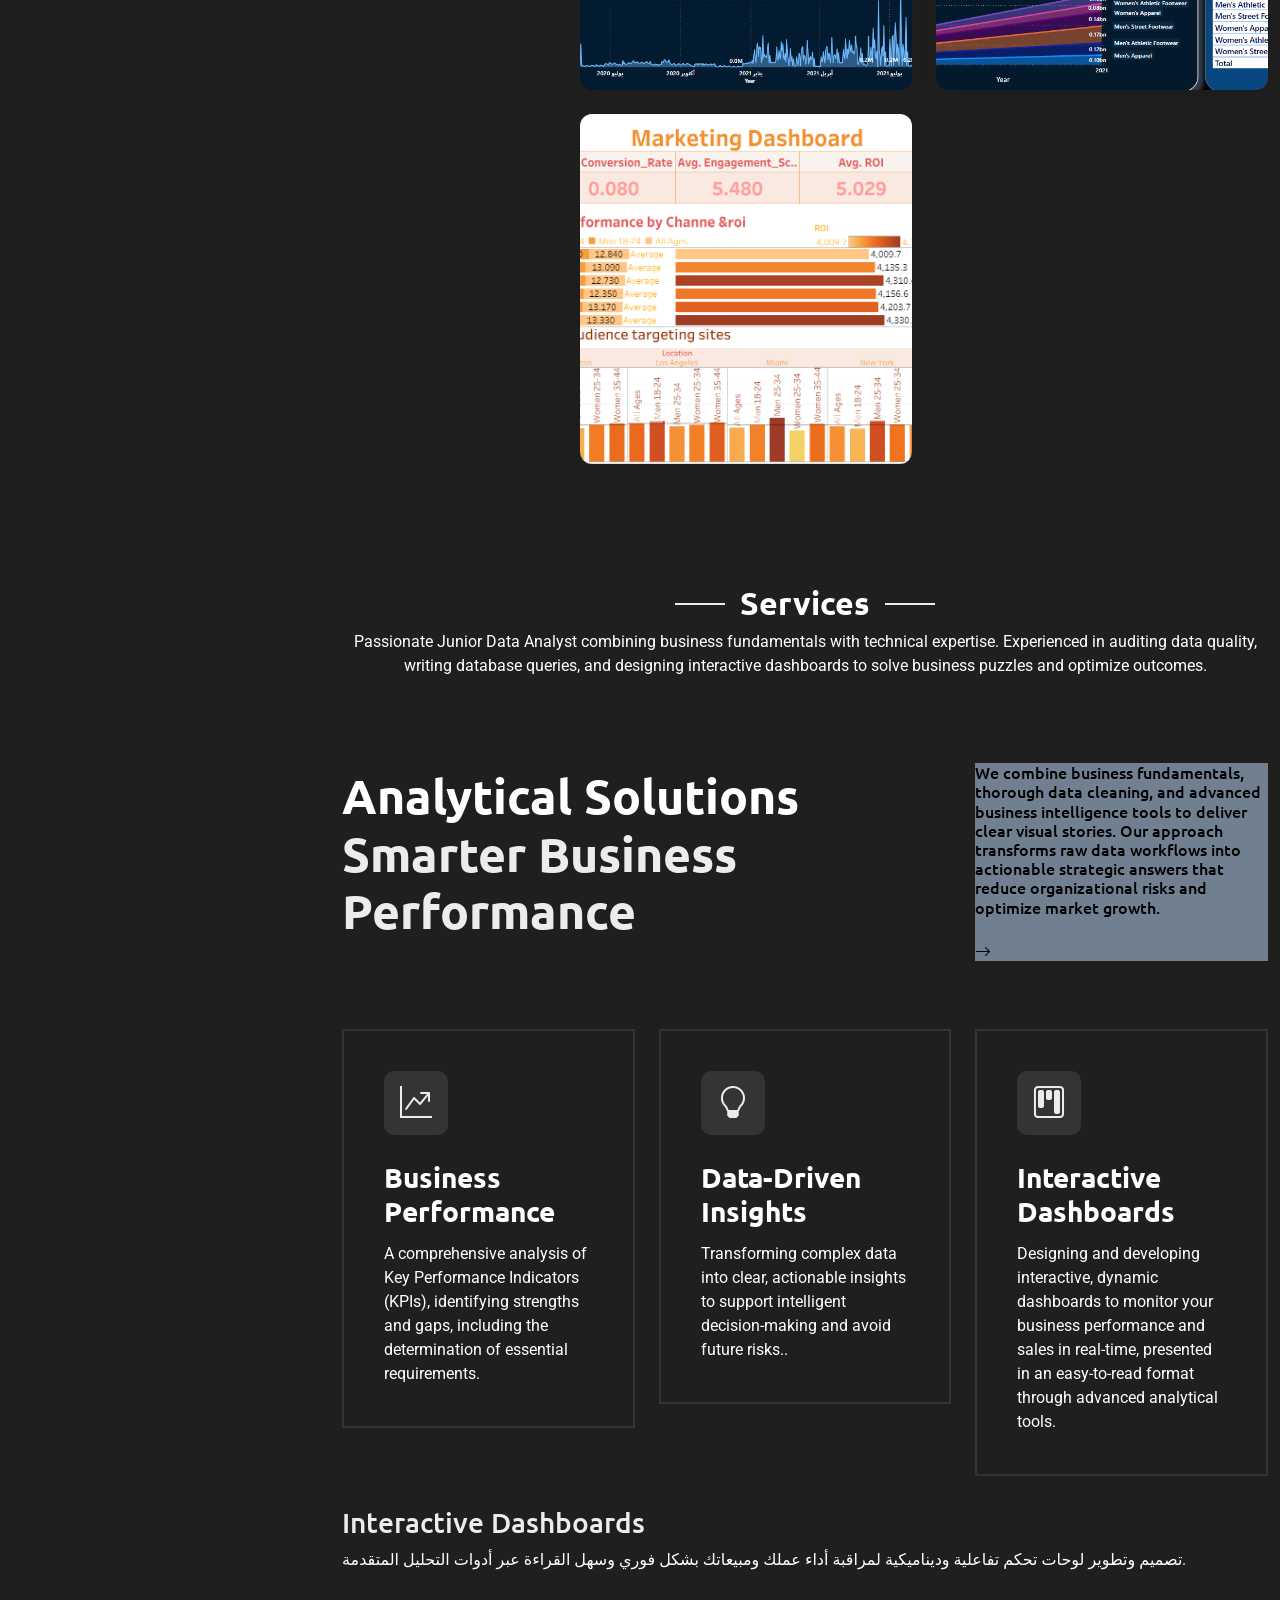
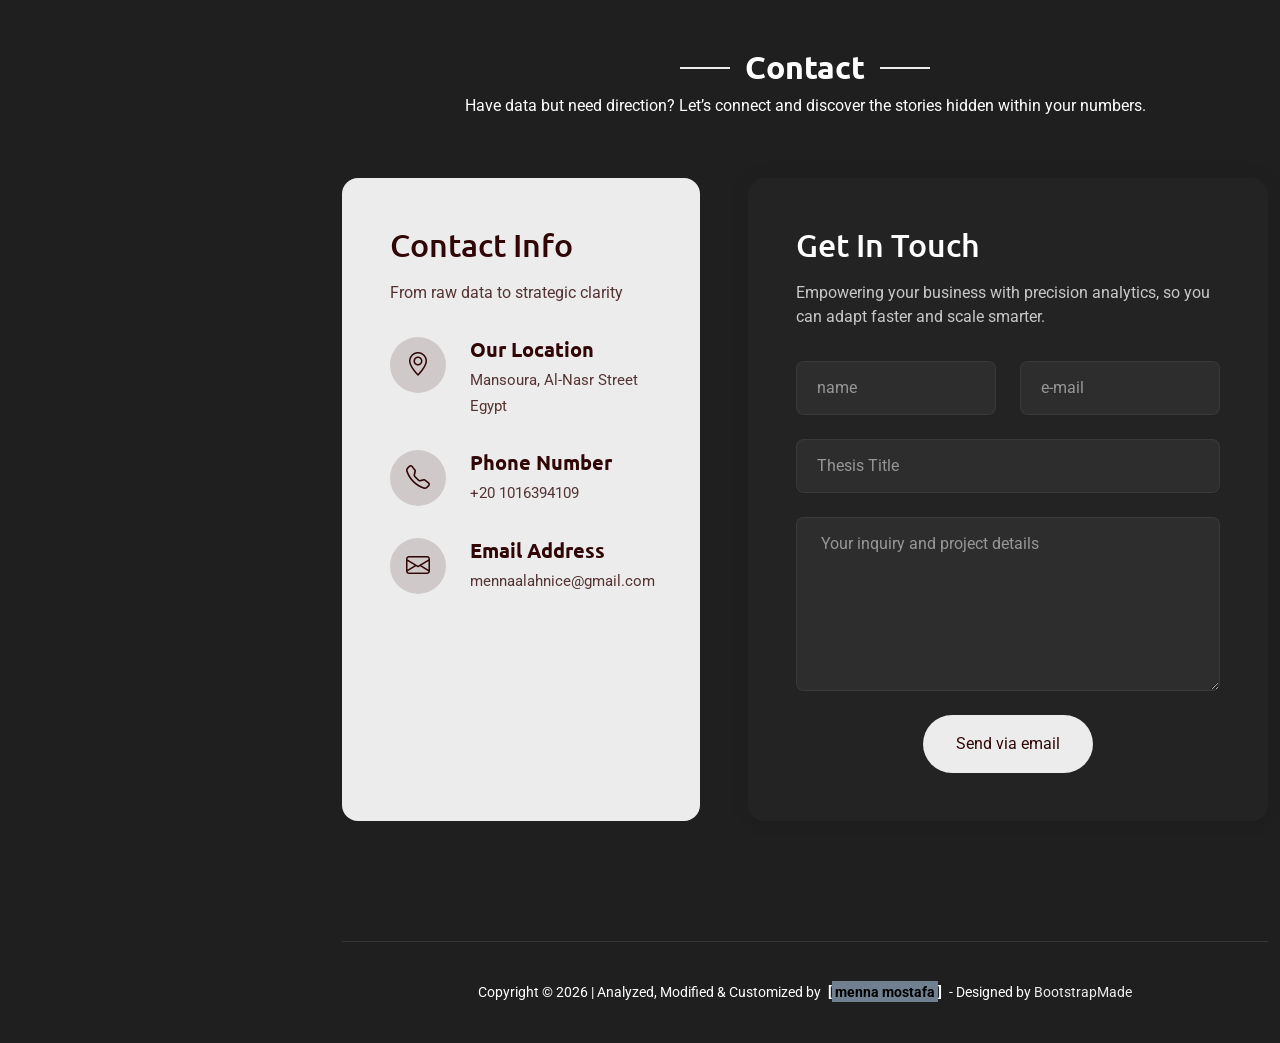
==== commit 5882cb84: "Update index.html" ====
--- a/index.html
+++ b/index.html
@@ -9,8 +9,8 @@
   <meta name="keywords" content="">
 
   <!-- Favicons -->
-  <link href="assets/img/favicon.png" rel="icon">
-  <link href="assets/img/apple-touch-icon.png" rel="apple-touch-icon">
+  <link href="assets/img/profile/icon.png" rel="icon">
+  <link href="assets/img/profile/icon.png" rel="apple-touch-icon">
 
   <!-- Fonts -->
   <link href="https://fonts.googleapis.com" rel="preconnect">
@@ -780,7 +780,7 @@
       <!-- تم تحويل العنوان إلى نص ثابت بدون روابط -->
       <h3>Business <span>Performance</span></h3>
       <p>
-        تحليل شامل لمؤشرات الأداء الرئيسية (KPIs) لتحديد نقاط القوة ومعالجة الفجوات، مما يضمن رفع الكفاءة التشغيلية وتحقيق الأهداف الاستراتيجية.
+        A comprehensive analysis of Key Performance Indicators (KPIs), identifying strengths and gaps, including the determination of essential requirements.
       </p>
     </div>
   </div>
@@ -794,7 +794,7 @@
       <!-- تم تحويل العنوان إلى نص ثابت بدون روابط -->
       <h3>Data-Driven <span>Insights</span></h3>
       <p>
-        تحويل البيانات المعقدة إلى رؤى واضحة وقابلة للتنفيذ (Actionable Insights) لدعم اتخاذ القرارات الذكية وتجنب المخاطر المستقبلية.
+        Transforming complex data into clear, actionable insights to support intelligent decision-making and avoid future risks..
       </p>
     </div>
   </div>
@@ -808,7 +808,7 @@
       <!-- تم تحويل العنوان إلى نص ثابت بدون روابط -->
       <h3>Interactive <span>Dashboards</span></h3>
       <p>
-        تصميم وتطوير لوحات تحكم تفاعلية وديناميكية لمراقبة أداء عملك ومبيعاتك بشكل فوري وسهل القراءة عبر أدوات التحليل المتقدمة.
+        Designing and developing interactive, dynamic dashboards to monitor your business performance and sales in real-time, presented in an easy-to-read format through advanced analytical tools.
       </p>
     </div>
   </div>
